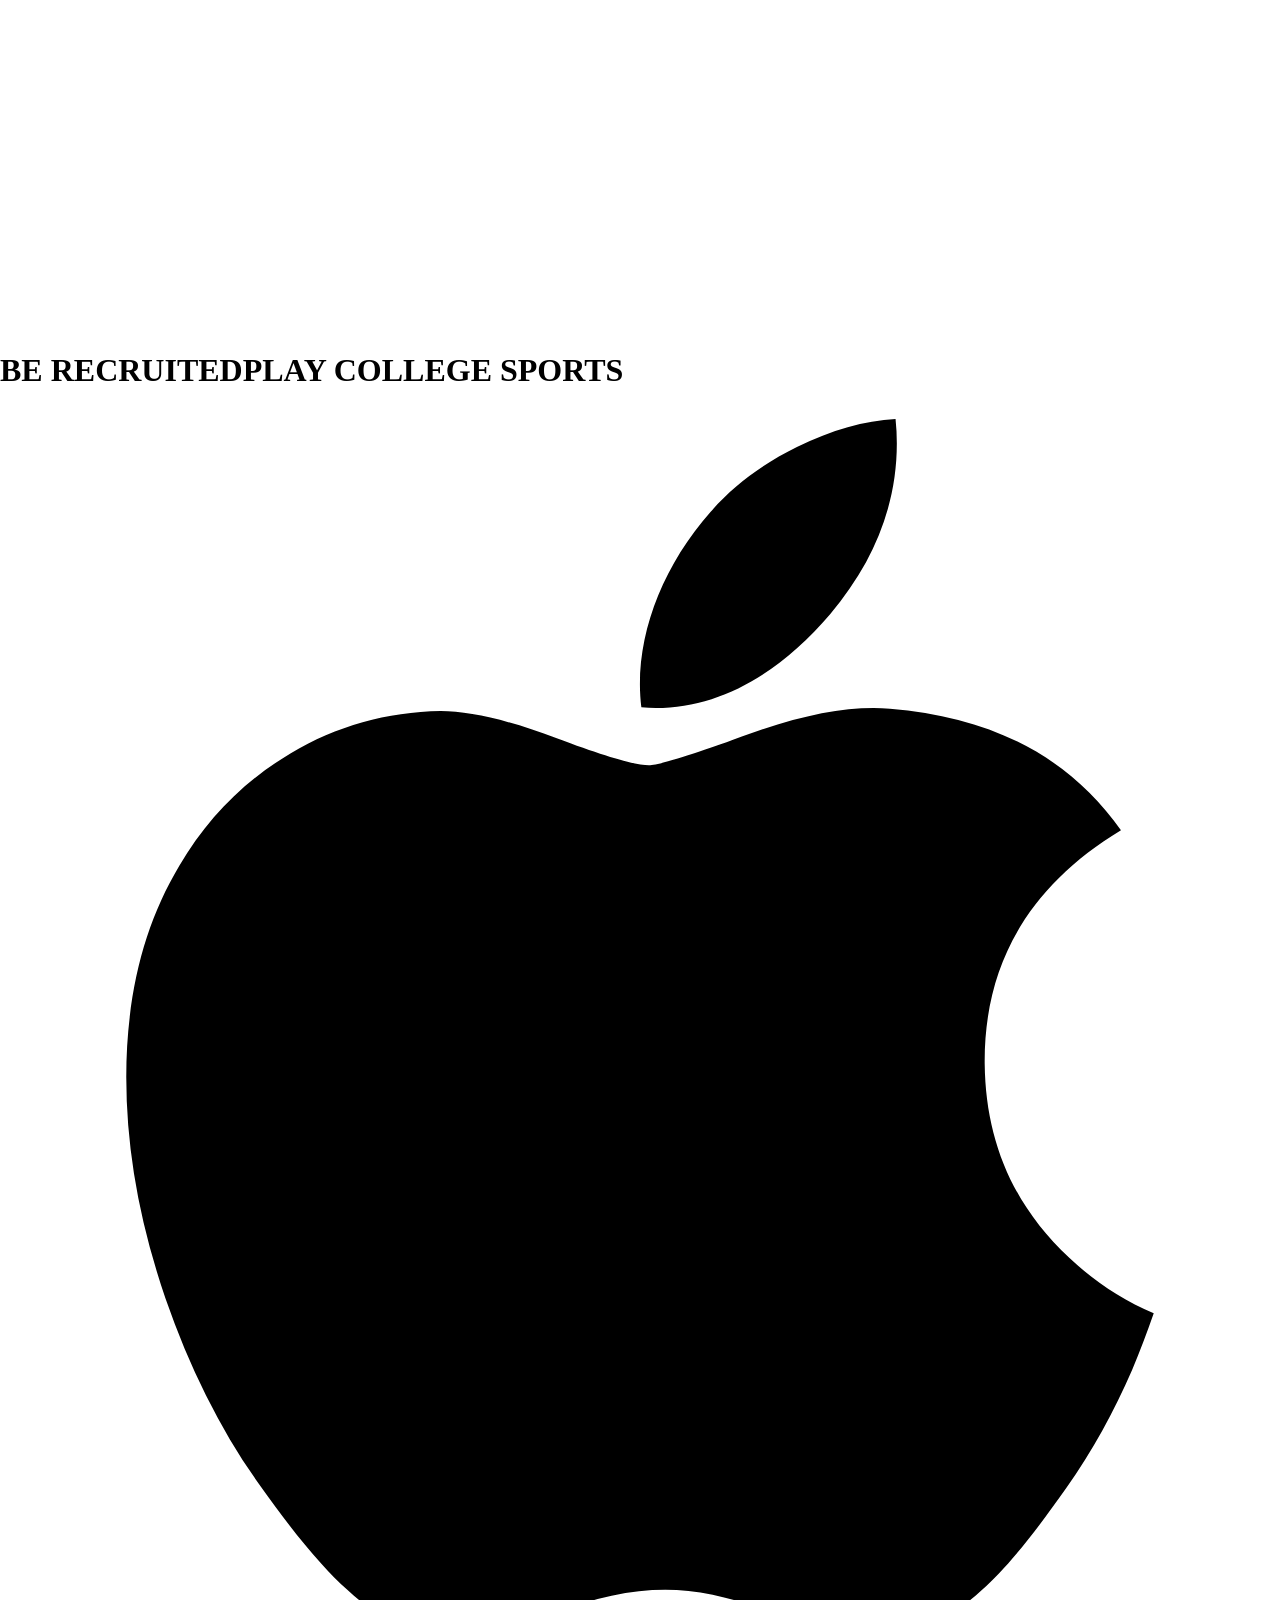
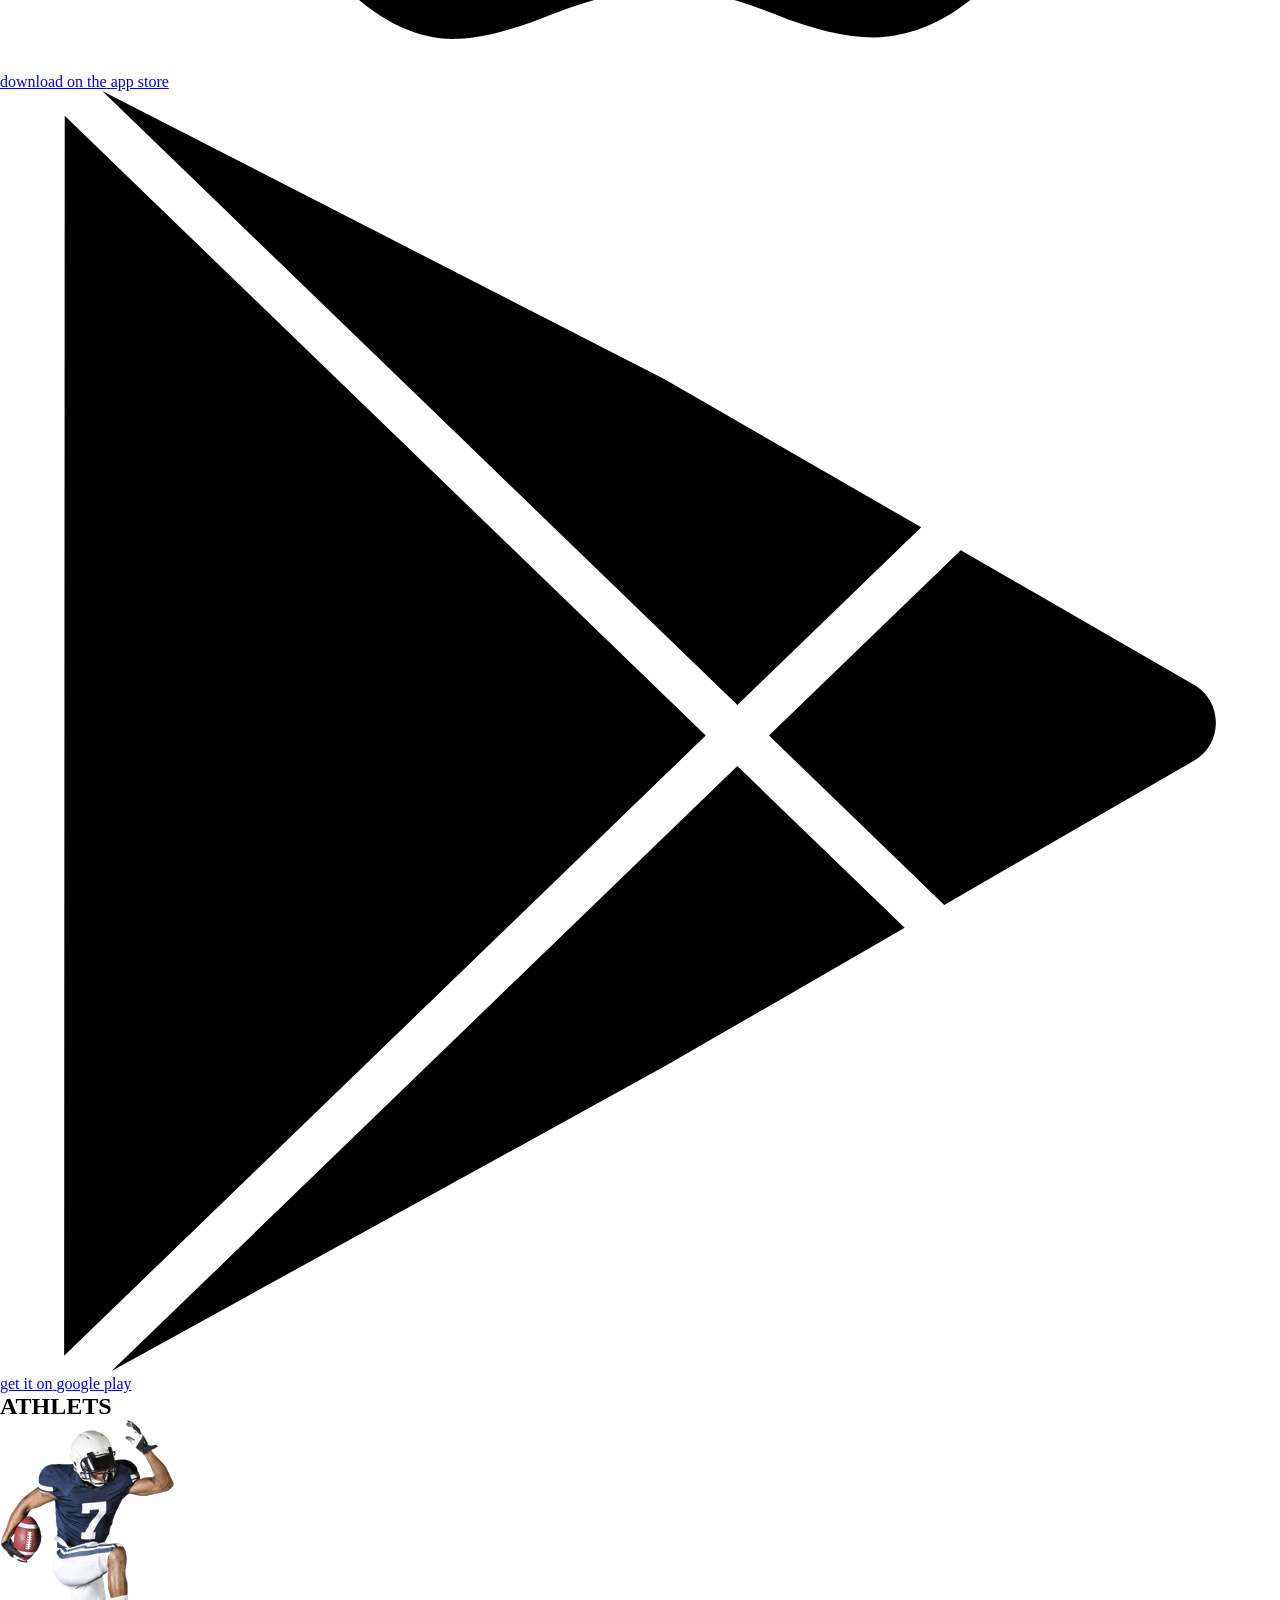
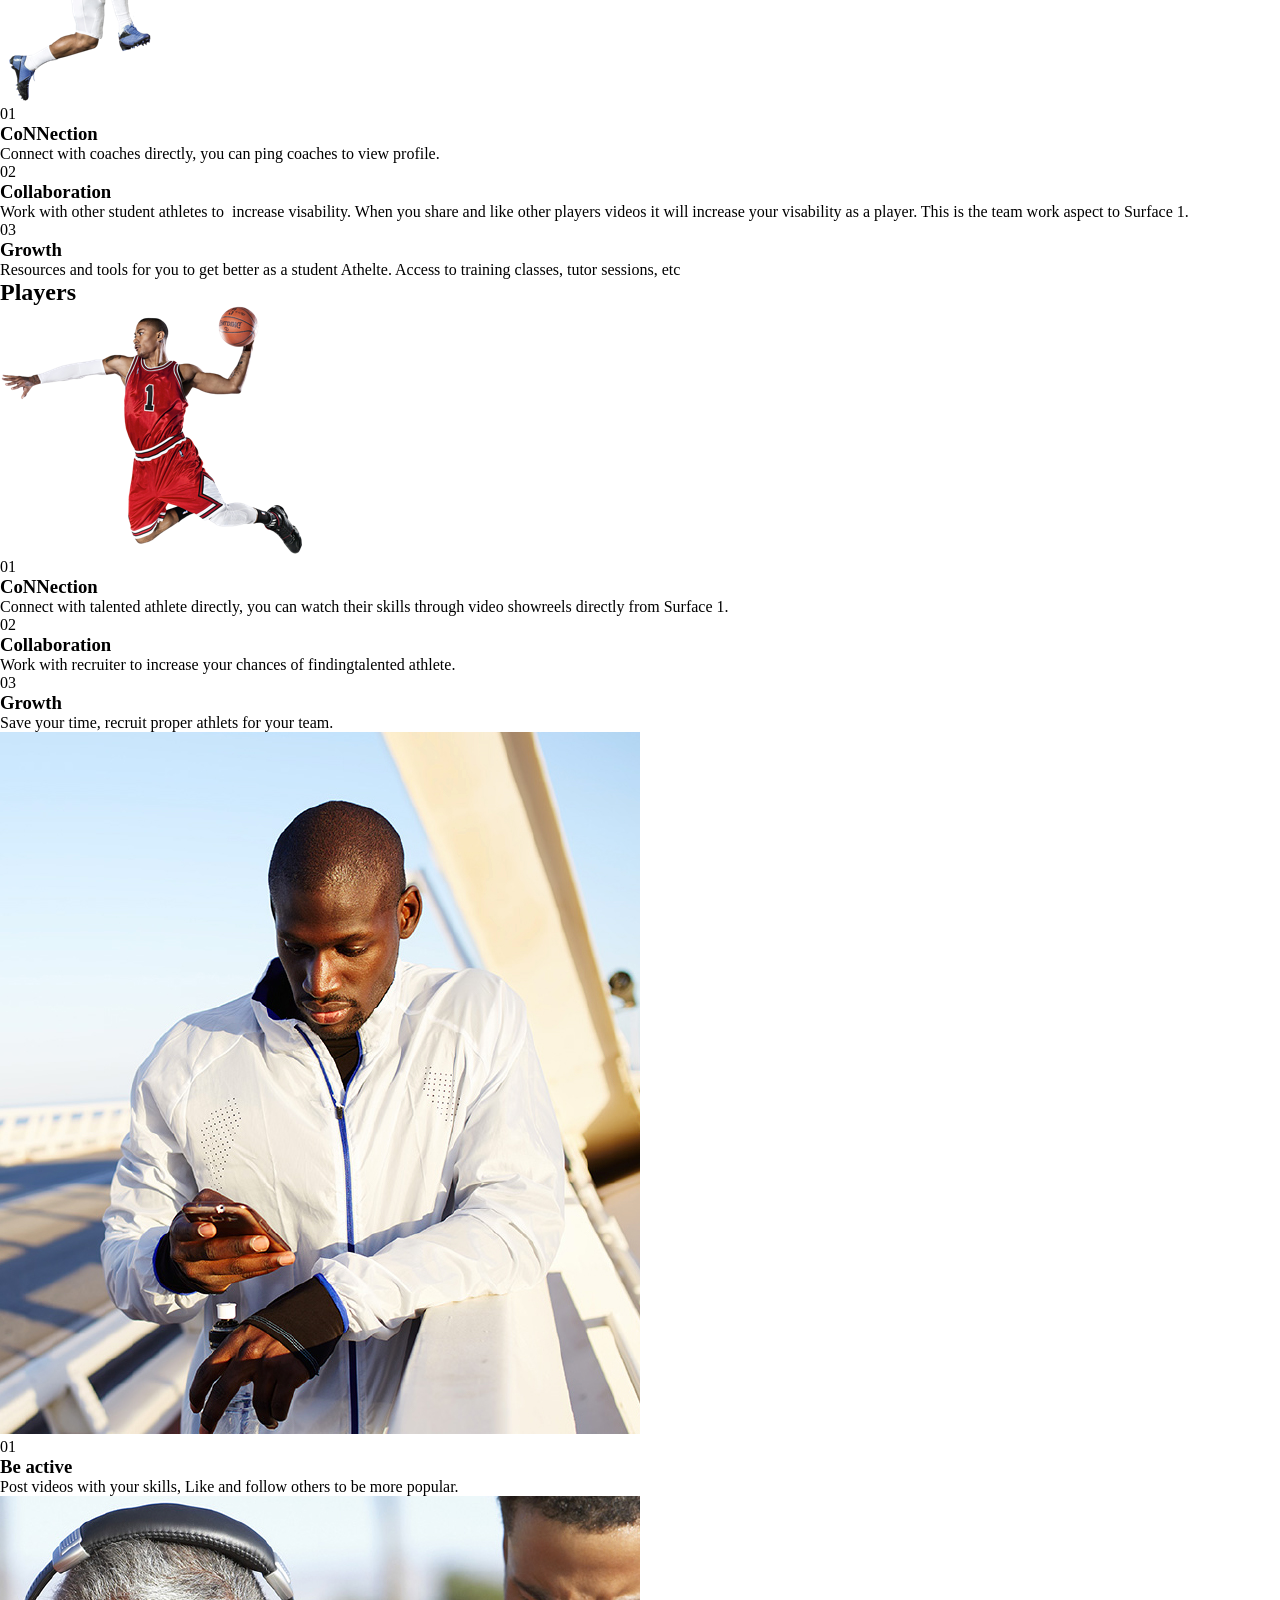
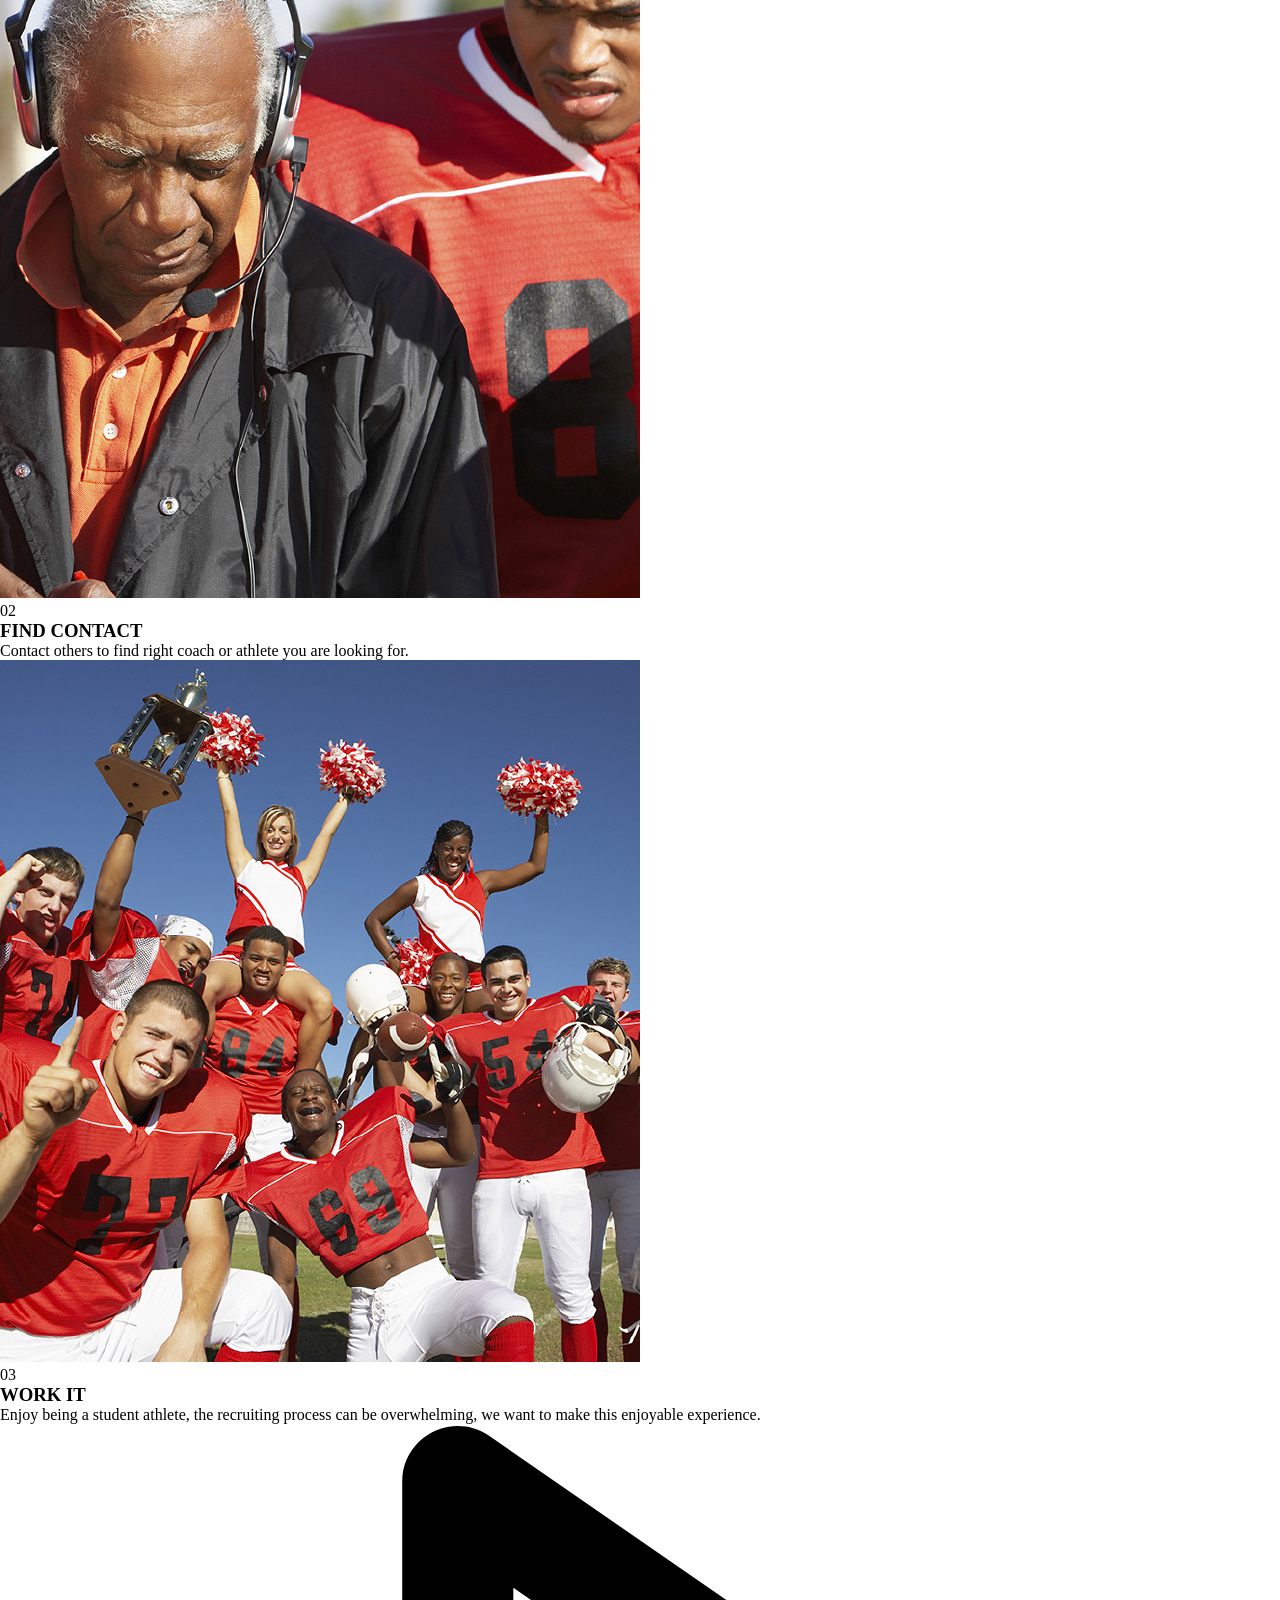
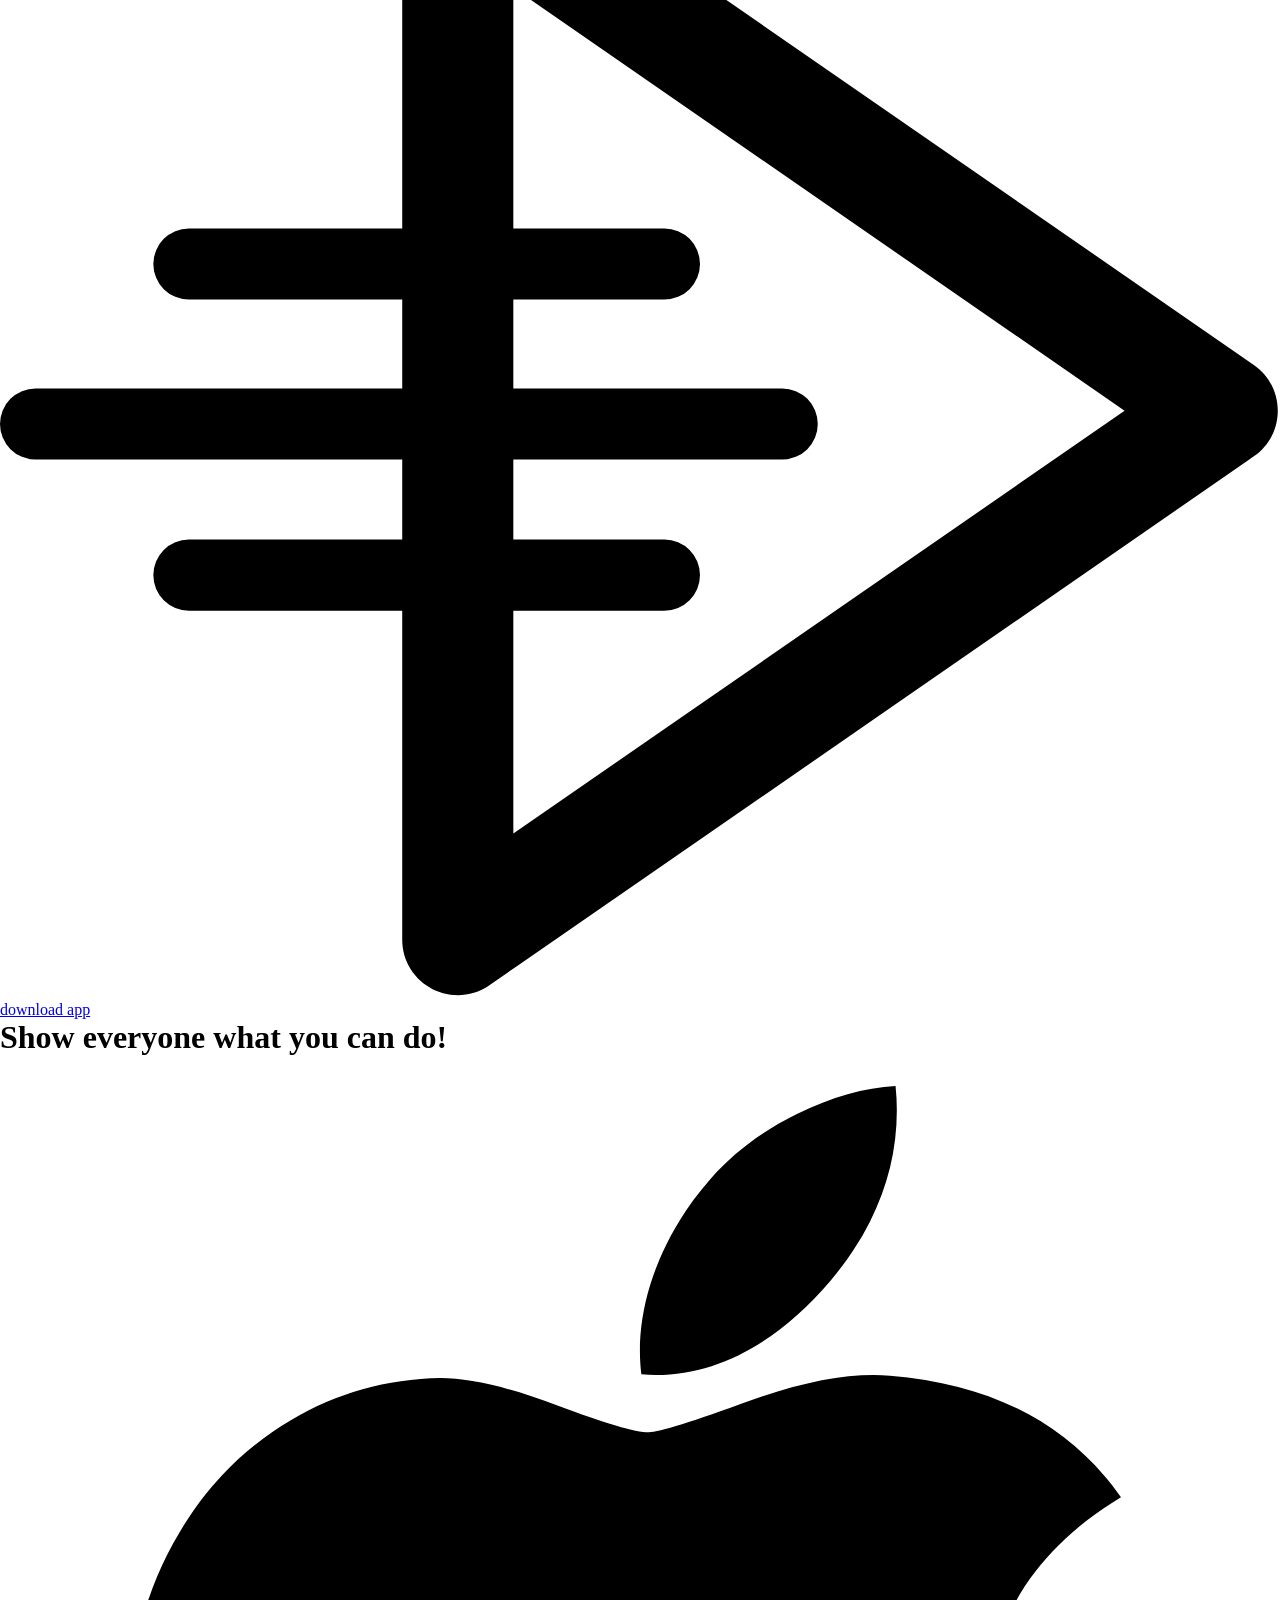
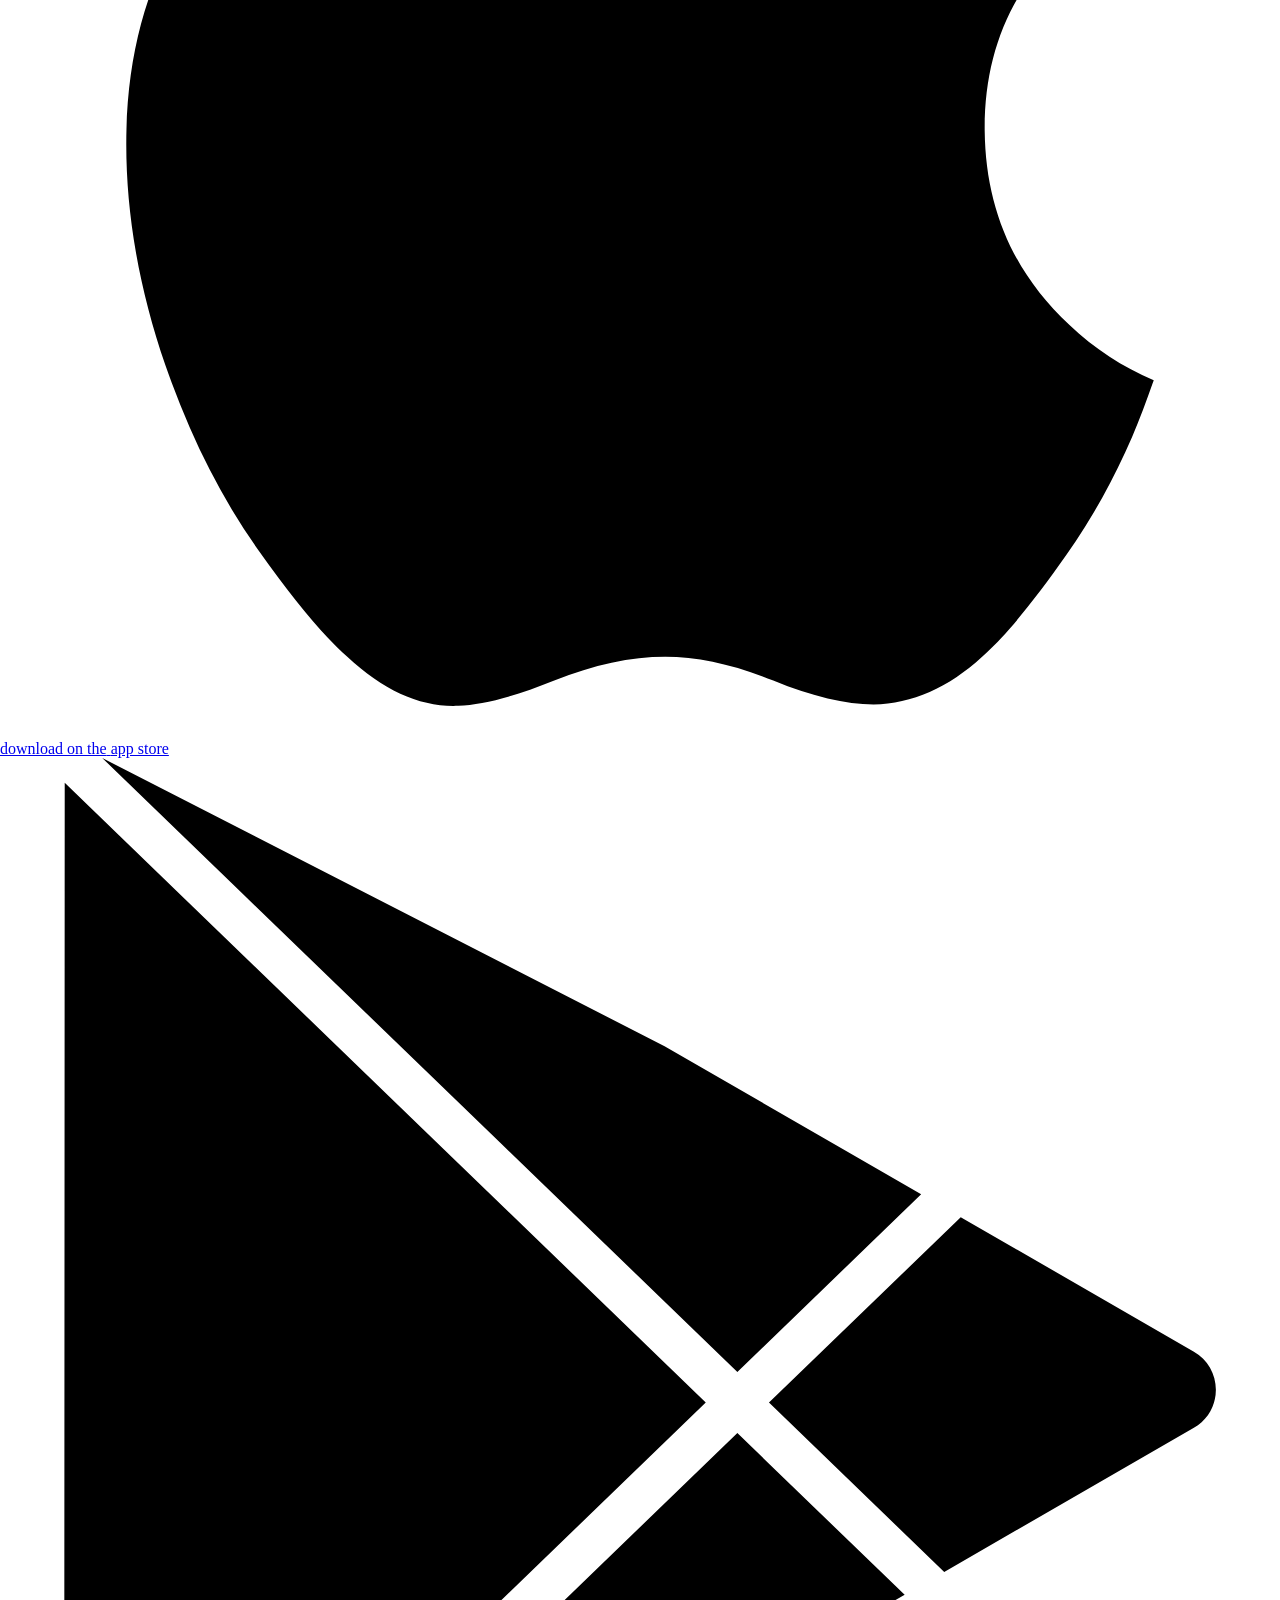
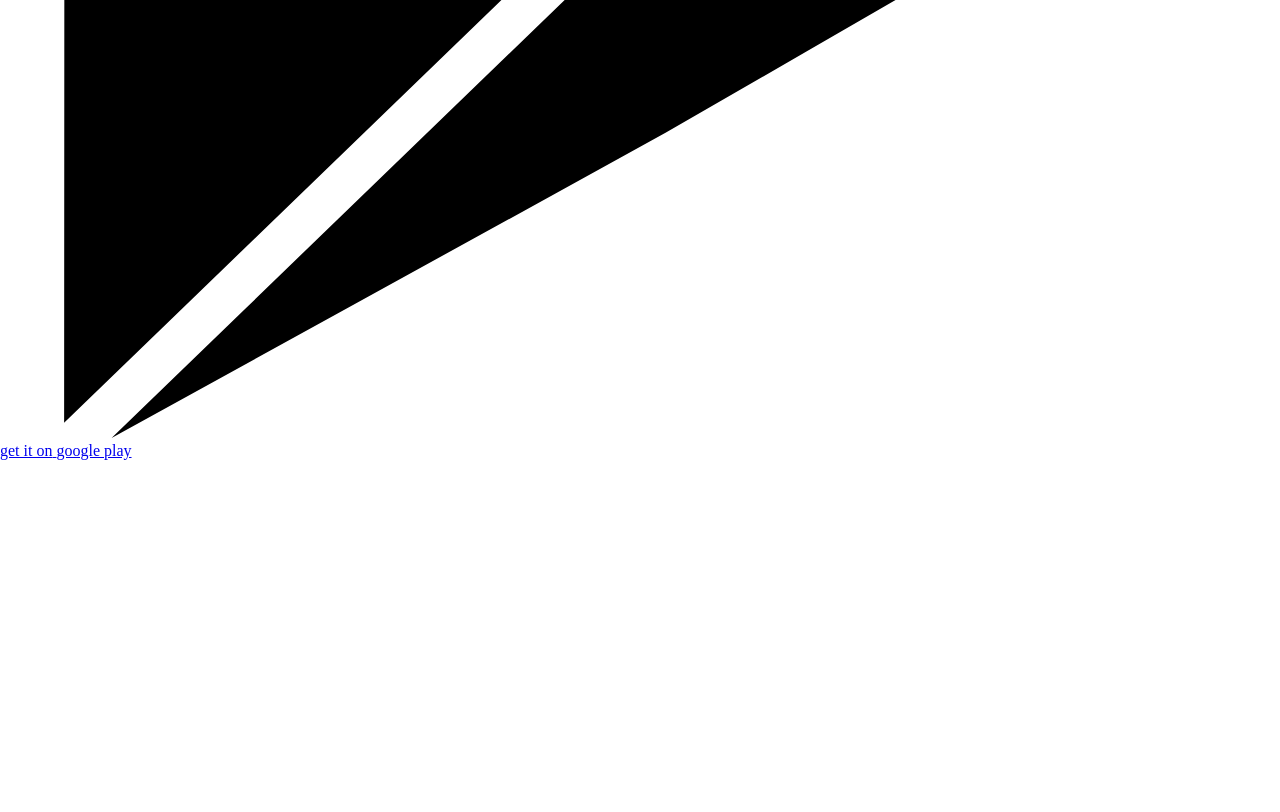
==== index.html @ 55d4101a "Правки 05.04.20" ====
<!DOCTYPE html>
<html lang="en">

<head>
  <meta charset="UTF-8">
  <meta name="viewport" content="width=device-width, initial-scale=1.0">
  <title>MQ diploma</title>
  <link rel="stylesheet" href="css/style.css">
</head>

<body>
  <header class="welcome">
    <div class="container">
      <svg class="header-logo" xmlns="http://www.w3.org/2000/svg" viewBox="0 0 972 264">
        <g fill="#ffffff" fill-rule="evenodd">
          <g fill-rule="nonzero" stroke-linecap="round" stroke-linejoin="round">
            <path
              d="M115.5 36.848v190.304L253.03 132 115.5 36.848zM282.112 142.28l-172 119c-8.29 5.736-19.612-.198-19.612-10.28V13c0-10.082 11.321-16.016 19.612-10.28l172 119c7.184 4.97 7.184 15.59 0 20.56z" />
            <path
              d="M42.5 107h107a8 8 0 1 0 0-16h-107a8 8 0 1 0 0 16zm0 70h107a8 8 0 1 0 0-16h-107a8 8 0 1 0 0 16zM8 143h168a8 8 0 1 0 0-16H8a8 8 0 1 0 0 16z" />
          </g>
          <path
            d="M356.505 184.362c-7.63 0-14.335-.772-20.117-2.316-5.782-1.544-10.202-3.436-13.26-5.676-3.057-2.24-4.586-4.36-4.586-6.357 0-1.575.59-3.512 1.77-5.813 1.182-2.3 2.59-4.283 4.224-5.95 1.635-1.664 2.997-2.496 4.087-2.496.666 0 2.09.575 4.27 1.725 3.268 1.695 6.37 3.057 9.308 4.086 2.937 1.03 6.313 1.544 10.127 1.544 4.238 0 7.826-.832 10.762-2.497 2.936-1.665 4.404-4.587 4.404-8.764 0-2.423-.757-4.512-2.27-6.268-1.514-1.756-3.452-3.24-5.813-4.45-2.36-1.21-5.57-2.634-9.626-4.27l-7.175-3.087c-4.36-2.12-8.1-4.45-11.217-6.993-3.118-2.543-5.66-5.903-7.63-10.08-1.967-4.18-2.95-9.295-2.95-15.35 0-7.386 1.816-13.532 5.45-18.436 3.632-4.904 8.354-8.507 14.167-10.808 5.812-2.3 12.048-3.45 18.71-3.45 5.448 0 10.382.56 14.802 1.68 4.42 1.12 7.887 2.557 10.4 4.313 2.512 1.757 3.768 3.513 3.768 5.27 0 1.452-.47 3.314-1.407 5.584-.94 2.27-2.104 4.254-3.497 5.95-1.393 1.694-2.694 2.542-3.905 2.542-.544 0-1.513-.303-2.905-.908a51.939 51.939 0 0 0-6.767-2.225c-2.27-.575-5.04-.863-8.31-.863-5.63 0-9.536.893-11.715 2.68-2.18 1.785-3.27 3.89-3.27 6.31 0 2.786.742 5.117 2.225 6.994 1.484 1.877 3.36 3.42 5.63 4.632 2.27 1.21 5.435 2.604 9.492 4.178 6.115 2.603 11.11 5.07 14.985 7.402 3.875 2.33 7.22 5.676 10.036 10.035 2.816 4.36 4.224 9.93 4.224 16.712 0 8.295-1.74 15.092-5.222 20.39-3.482 5.297-7.962 9.127-13.442 11.488-5.48 2.362-11.398 3.542-17.755 3.542h-.002zm96.724 0c-9.81 0-18.21-1.544-25.204-4.632-6.993-3.087-12.337-7.553-16.03-13.396-3.693-5.842-5.54-12.88-5.54-21.115V74.832c0-1.756.787-3.073 2.36-3.95 1.576-.88 4.028-1.318 7.358-1.318h5.45c3.33 0 5.766.44 7.31 1.317 1.544.878 2.316 2.195 2.316 3.95v68.752c0 3.754.923 7.114 2.77 10.08 1.847 2.968 4.435 5.284 7.765 6.95 3.33 1.664 7.145 2.496 11.444 2.496 4.297 0 8.127-.832 11.487-2.497 3.36-1.665 5.98-3.98 7.856-6.948 1.877-2.967 2.816-6.327 2.816-10.08V74.832c0-1.756.77-3.073 2.315-3.95 1.544-.88 3.98-1.318 7.31-1.318h5.36c3.33 0 5.766.44 7.31 1.317 1.544.878 2.316 2.195 2.316 3.95v70.387c0 8.233-1.846 15.272-5.54 21.114-3.692 5.843-9.036 10.31-16.03 13.396-6.992 3.088-15.393 4.632-25.2 4.632l.001.002zm78.376-1.09c-6.478 0-9.717-1.695-9.717-5.085V76.377c0-2.24.513-3.86 1.543-4.86 1.03-.998 2.664-1.497 4.904-1.497h31.515c26.76 0 40.142 10.08 40.142 30.243 0 6.115-1.71 11.382-5.13 15.802-3.422 4.42-8.01 7.72-13.76 9.9v.636c1.998.848 4.102 2.665 6.312 5.45s3.98 5.933 5.313 9.445l14.257 35.51c.485 1.454.727 2.483.727 3.09 0 2.118-3.21 3.177-9.627 3.177h-6.63c-5.39 0-8.507-1.12-9.354-3.36l-12.806-31.515c-1.21-2.42-2.377-4.298-3.497-5.63-1.12-1.332-2.68-2.347-4.677-3.043-1.998-.696-4.692-1.044-8.083-1.044h-6.267v39.507c0 3.39-3.24 5.085-9.717 5.085h-5.45l.002-.001zm30.425-66.026c2.18 0 4.24-.62 6.177-1.862 1.938-1.24 3.48-2.92 4.632-5.04 1.15-2.12 1.724-4.45 1.724-6.993 0-3.753-1.226-6.735-3.678-8.945s-5.767-3.315-9.945-3.315h-14.167v26.156h15.258l-.001-.001zm68.116 66.026c-6.478 0-9.717-1.695-9.717-5.085V76.377c0-2.24.513-3.86 1.543-4.86 1.03-.998 2.664-1.497 4.904-1.497h53.947c1.696 0 2.922.635 3.678 1.907.757 1.27 1.136 3.33 1.136 6.176v4.904c0 2.846-.38 4.904-1.136 6.176-.756 1.27-1.982 1.907-3.678 1.907h-35.51v23.613h34.33c1.695 0 2.936.636 3.723 1.907.787 1.272 1.18 3.3 1.18 6.085v4.995c0 2.846-.393 4.92-1.18 6.222-.787 1.3-2.028 1.952-3.723 1.952h-34.33v42.323c0 3.39-3.24 5.085-9.718 5.085h-5.45.001zm70.205 0c-6.6 0-9.9-1.18-9.9-3.542 0-.666.213-1.634.637-2.906l35.6-103.807c.85-2.3 3.907-3.452 9.174-3.452h8.357c5.267 0 8.325 1.15 9.173 3.452l35.6 103.807c.304 1.21.455 2.18.455 2.906 0 1.21-.65 2.104-1.952 2.68-1.302.575-3.346.862-6.13.862h-7.085c-2.543 0-4.586-.257-6.13-.772-1.544-.514-2.498-1.377-2.86-2.588l-6.54-19.708h-38.054l-6.54 19.708c-.665 2.24-3.147 3.36-7.446 3.36h-6.359zm51.496-44.41l-9.173-28.7c-.545-1.453-1.014-3.118-1.408-4.995a182.088 182.088 0 0 1-1.044-5.358h-.635l-.363 1.997c-.606 3.572-1.302 6.357-2.09 8.355l-9.535 28.7h24.25l-.002.001zm97.995 45.5c-18.163 0-31.56-4.722-40.187-14.168-8.628-9.445-12.942-24.127-12.942-44.048 0-38.326 17.983-57.49 53.948-57.49 4.905 0 9.99.486 15.258 1.454 5.268.97 9.672 2.316 13.214 4.042 3.542 1.725 5.313 3.648 5.313 5.767 0 1.513-.605 3.496-1.816 5.948-1.21 2.452-2.65 4.616-4.314 6.493-1.665 1.878-3.133 2.817-4.405 2.817-.303 0-1.12-.303-2.452-.908a67.092 67.092 0 0 0-9.127-3.044c-3.18-.817-7.222-1.226-12.126-1.226-9.506 0-16.544 3.012-21.116 9.037-4.57 6.024-6.857 15.12-6.857 27.29s2.302 21.344 6.904 27.52c4.6 6.175 11.504 9.263 20.707 9.263 4.784 0 8.947-.484 12.49-1.453 3.54-.97 7.007-2.21 10.398-3.723.18-.06.726-.288 1.634-.682.91-.393 1.575-.59 1.998-.59 1.575 0 3.088.923 4.54 2.77 1.454 1.847 2.635 3.936 3.543 6.267.91 2.33 1.363 4.01 1.363 5.04 0 2.966-1.983 5.48-5.95 7.537-3.965 2.06-8.748 3.588-14.35 4.587-5.6 1-10.82 1.498-15.665 1.498l-.003.002zM907.06 183c-2.24 0-3.875-.515-4.905-1.544-1.03-1.03-1.544-2.664-1.544-4.904V76.377c0-2.24.514-3.86 1.543-4.86 1.03-.998 2.664-1.497 4.905-1.497h59.124c1.695 0 2.92.635 3.678 1.907.757 1.27 1.135 3.33 1.135 6.176v4.904c0 2.846-.378 4.904-1.135 6.176-.757 1.27-1.983 1.907-3.678 1.907h-40.688v23.43h36.328c1.696 0 2.922.637 3.678 1.91.757 1.27 1.136 3.33 1.136 6.174v4.996c0 2.845-.38 4.904-1.136 6.175-.756 1.272-1.982 1.908-3.678 1.908h-36.328v26.156h40.778c1.696 0 2.922.635 3.68 1.906.756 1.272 1.134 3.3 1.134 6.085v5.087c0 2.846-.378 4.904-1.135 6.176-.756 1.27-1.982 1.907-3.678 1.907H907.06z"
            fill-rule="nonzero" />
        </g>
      </svg>

      <h1 class="welcome-title">BE RECRUITED<span class="welcome-title-second">PLAY COLLEGE SPORTS</span></h1>

      <a class="button-link" href="#0">
        <svg class="apple-logo" xmlns="http://www.w3.org/2000/svg" viewBox="0 0 170 170">
          <path
            d="M150.37 130.25c-2.45 5.66-5.35 10.87-8.71 15.66-4.58 6.53-8.33 11.05-11.22 13.56-4.48 4.12-9.28 6.23-14.42 6.35-3.69 0-8.14-1.05-13.32-3.18-5.197-2.12-9.973-3.17-14.34-3.17-4.58 0-9.492 1.05-14.746 3.17-5.262 2.13-9.5 3.24-12.742 3.35-4.93.21-9.842-1.96-14.746-6.52-3.13-2.73-7.045-7.41-11.735-14.04-5.03-7.08-9.168-15.29-12.41-24.65-3.47-10.11-5.21-19.9-5.21-29.378 0-10.857 2.346-20.22 7.045-28.068C27.508 57.03 32.42 52.06 38.57 48.41s12.793-5.51 19.948-5.63c3.915 0 9.05 1.21 15.43 3.59 6.36 2.39 10.446 3.6 12.237 3.6 1.34 0 5.877-1.416 13.57-4.24 7.275-2.617 13.415-3.7 18.445-3.274 13.63 1.1 23.87 6.473 30.68 16.153-12.19 7.385-18.22 17.73-18.1 31 .11 10.338 3.86 18.94 11.23 25.77 3.34 3.17 7.07 5.62 11.22 7.36-.9 2.61-1.85 5.11-2.86 7.51zM119.11 7.24c0 8.102-2.96 15.667-8.86 22.67-7.12 8.323-15.732 13.133-25.07 12.374-.12-.972-.19-1.995-.19-3.07 0-7.778 3.387-16.102 9.4-22.908 3.002-3.446 6.82-6.31 11.45-8.597 4.62-2.253 8.99-3.498 13.1-3.71.12 1.082.17 2.165.17 3.24z" />
        </svg>
        <span class="button-text">
          <span class="button-title">download on the</span>
          <span class="button-link-text">app store</span>
        </span>
      </a>

      <a class="button-link" href="#0">
        <svg class="google-play" xmlns="http://www.w3.org/2000/svg" viewBox="0 0 505.499 505.499">
          <path
            d="M471.497 234.466l-92.082-53.135-75.733 73.208 69.215 66.907 98.6-56.91c5.43-3.133 8.677-8.756 8.677-15.03 0-6.275-3.245-11.898-8.677-15.04zM363.785 172.3l-101.332-58.497L40.375 0l250.828 242.47M44.063 505.5l218.77-120.512 94.435-54.515-66.065-63.87M25.56 9.815l-.236 489.67L278.72 254.534" />
        </svg>
        <span class="button-text">
          <span class="button-title">get it on</span>
          <span class="button-link-text">google play</span>
        </span>
      </a>
    </div>
  </header>

  <main class="holder">
    <section class="athlets">
      <h2 class="athlets-title">ATHLETS</h2>
      <img class="athlets-image" src="../images/footballer_192.png" alt="игрок в американский футбол">
      <ol class="athlets-list">
        <div class="athlets-list-cover">
          <li class="athlets-list-item">01</li>
          <h3 class="athlets-list-header">CoNNection</h3>
          <p class="athlets-list-text">Connect with coaches directly, you can ping coaches to view profile.</p>
        </div>

        <div class="athlets-list-cover">
          <li class="athlets-list-item">02</li>
          <h3 class="athlets-list-header">Collaboration</h3>
          <p class="athlets-list-text">Work with other student athletes to  increase visability. When you share and like
            other players videos it will increase your visability as a player. This is the team work aspect to Surface
            1.
          </p>
        </div>

        <div class="athlets-list-cover">
          <li class="athlets-list-item">03</li>
          <h3 class="athlets-list-header">Growth</h3>
          <p class="athlets-list-text">Resources and tools for you to get better as a student Athelte. Access to
            training
            classes, tutor sessions, etc</p>
        </div>
      </ol>
    </section>

    <section class="athlets">
      <h2 class="athlets-title">Players</h2>
      <img class="players-image" src="../images/basketballer_302.png" alt="игрок в баскетбол">
      <ol class="athlets-list">
        <div class="players-list-cover">
          <li class="athlets-list-item">01</li>
          <h3 class="athlets-list-header">CoNNection</h3>
          <p class="athlets-list-text">Connect with talented athlete directly, you can watch their skills through video
            showreels directly from Surface 1.</p>
        </div>
        <div class="players-list-cover">
          <li class="athlets-list-item">02</li>
          <h3 class="athlets-list-header">Collaboration</h3>
          <p class="athlets-list-text">Work with recruiter to increase your chances of findingtalented athlete.</p>
        </div>
        <div class="players-list-cover">
          <li class="athlets-list-item">03</li>
          <h3 class="athlets-list-header">Growth</h3>
          <p class="athlets-list-text">Save your time, recruit proper athlets for your team. </p>
        </div>
      </ol>
    </section>

    <section class="motivation">
      <ol class="motivation-list">
        <img class="motivation-image-first" src="/images/be-active_640.jpg" alt="мужчина смотрит в телефон">
        <li class="motivation-list-item">01</li>
        <h3 class="motivation-list-header">Be active</h3>
        <p class="motivation-list-text">Post videos with your skills, Like and follow others to be more popular.</p>

        <img class="motivation-image-second" src="/images/find-contact_640.jpg" alt="судья и игрок">
        <li class="motivation-list-item">02</li>
        <h3 class="motivation-list-header">FIND CONTACT</h3>
        <p class="motivation-list-text">Contact others to find right coach or athlete you are looking for. </p>

        <img class="motivation-image-third" src="/images/work-it_640.jpg" alt="команда и группа поддержки">
        <li class="motivation-list-item">03</li>
        <h3 class="motivation-list-header">WORK IT</h3>
        <p class="motivation-list-text">Enjoy being a student athlete, the recruiting process can be overwhelming, we
          want
          to make this enjoyable experience. </p>
      </ol>
    </section>
  </main>

  <footer class="footer">
    <div class="footer-wrapper">
      <a class="artwork" href="#0">
        <svg class="footer-logo" xmlns="http://www.w3.org/2000/svg" viewBox="0 0 288 264">
          <g fill-rule="evenodd">
            <path
              d="M115.5 36.848v190.304L253.03 132 115.5 36.848zM282.112 142.28l-172 119c-8.29 5.736-19.612-.198-19.612-10.28V13c0-10.082 11.321-16.016 19.612-10.28l172 119c7.184 4.97 7.184 15.59 0 20.56z"
              fill-rule="nonzero" />
            <path
              d="M42.5 107h107a8 8 0 1 0 0-16h-107a8 8 0 1 0 0 16zm0 70h107a8 8 0 1 0 0-16h-107a8 8 0 1 0 0 16zM8 143h168a8 8 0 1 0 0-16H8a8 8 0 1 0 0 16z"
              fill-rule="nonzero" stroke-linecap="round" stroke-linejoin="round" />
          </g>
        </svg>
      </a>
      <a class="download-link" href="#0">download app</a>
      <h1 class="footer-title">Show everyone what you can do!</h1>
      <a class="button-link" href="#0">
        <svg class="apple-logo" xmlns="http://www.w3.org/2000/svg" viewBox="0 0 170 170">
          <path
            d="M150.37 130.25c-2.45 5.66-5.35 10.87-8.71 15.66-4.58 6.53-8.33 11.05-11.22 13.56-4.48 4.12-9.28 6.23-14.42 6.35-3.69 0-8.14-1.05-13.32-3.18-5.197-2.12-9.973-3.17-14.34-3.17-4.58 0-9.492 1.05-14.746 3.17-5.262 2.13-9.5 3.24-12.742 3.35-4.93.21-9.842-1.96-14.746-6.52-3.13-2.73-7.045-7.41-11.735-14.04-5.03-7.08-9.168-15.29-12.41-24.65-3.47-10.11-5.21-19.9-5.21-29.378 0-10.857 2.346-20.22 7.045-28.068C27.508 57.03 32.42 52.06 38.57 48.41s12.793-5.51 19.948-5.63c3.915 0 9.05 1.21 15.43 3.59 6.36 2.39 10.446 3.6 12.237 3.6 1.34 0 5.877-1.416 13.57-4.24 7.275-2.617 13.415-3.7 18.445-3.274 13.63 1.1 23.87 6.473 30.68 16.153-12.19 7.385-18.22 17.73-18.1 31 .11 10.338 3.86 18.94 11.23 25.77 3.34 3.17 7.07 5.62 11.22 7.36-.9 2.61-1.85 5.11-2.86 7.51zM119.11 7.24c0 8.102-2.96 15.667-8.86 22.67-7.12 8.323-15.732 13.133-25.07 12.374-.12-.972-.19-1.995-.19-3.07 0-7.778 3.387-16.102 9.4-22.908 3.002-3.446 6.82-6.31 11.45-8.597 4.62-2.253 8.99-3.498 13.1-3.71.12 1.082.17 2.165.17 3.24z" />
        </svg>
        <span class="button-text">
          <span class="button-title">download on the</span>
          <span class="button-link-text">app store</span>
        </span>
      </a>

      <a class="button-link" href="#0">
        <svg class="google-play" xmlns="http://www.w3.org/2000/svg" viewBox="0 0 505.499 505.499">
          <path
            d="M471.497 234.466l-92.082-53.135-75.733 73.208 69.215 66.907 98.6-56.91c5.43-3.133 8.677-8.756 8.677-15.03 0-6.275-3.245-11.898-8.677-15.04zM363.785 172.3l-101.332-58.497L40.375 0l250.828 242.47M44.063 505.5l218.77-120.512 94.435-54.515-66.065-63.87M25.56 9.815l-.236 489.67L278.72 254.534" />
        </svg>
        <span class="button-text">
          <span class="button-title">get it on</span>
          <span class="button-link-text">google play</span>
        </span>
      </a>
      <svg class="header-logo" xmlns="http://www.w3.org/2000/svg" viewBox="0 0 972 264">
        <g fill="#ffffff" fill-rule="evenodd">
          <g fill-rule="nonzero" stroke-linecap="round" stroke-linejoin="round">
            <path
              d="M115.5 36.848v190.304L253.03 132 115.5 36.848zM282.112 142.28l-172 119c-8.29 5.736-19.612-.198-19.612-10.28V13c0-10.082 11.321-16.016 19.612-10.28l172 119c7.184 4.97 7.184 15.59 0 20.56z" />
            <path
              d="M42.5 107h107a8 8 0 1 0 0-16h-107a8 8 0 1 0 0 16zm0 70h107a8 8 0 1 0 0-16h-107a8 8 0 1 0 0 16zM8 143h168a8 8 0 1 0 0-16H8a8 8 0 1 0 0 16z" />
          </g>
          <path
            d="M356.505 184.362c-7.63 0-14.335-.772-20.117-2.316-5.782-1.544-10.202-3.436-13.26-5.676-3.057-2.24-4.586-4.36-4.586-6.357 0-1.575.59-3.512 1.77-5.813 1.182-2.3 2.59-4.283 4.224-5.95 1.635-1.664 2.997-2.496 4.087-2.496.666 0 2.09.575 4.27 1.725 3.268 1.695 6.37 3.057 9.308 4.086 2.937 1.03 6.313 1.544 10.127 1.544 4.238 0 7.826-.832 10.762-2.497 2.936-1.665 4.404-4.587 4.404-8.764 0-2.423-.757-4.512-2.27-6.268-1.514-1.756-3.452-3.24-5.813-4.45-2.36-1.21-5.57-2.634-9.626-4.27l-7.175-3.087c-4.36-2.12-8.1-4.45-11.217-6.993-3.118-2.543-5.66-5.903-7.63-10.08-1.967-4.18-2.95-9.295-2.95-15.35 0-7.386 1.816-13.532 5.45-18.436 3.632-4.904 8.354-8.507 14.167-10.808 5.812-2.3 12.048-3.45 18.71-3.45 5.448 0 10.382.56 14.802 1.68 4.42 1.12 7.887 2.557 10.4 4.313 2.512 1.757 3.768 3.513 3.768 5.27 0 1.452-.47 3.314-1.407 5.584-.94 2.27-2.104 4.254-3.497 5.95-1.393 1.694-2.694 2.542-3.905 2.542-.544 0-1.513-.303-2.905-.908a51.939 51.939 0 0 0-6.767-2.225c-2.27-.575-5.04-.863-8.31-.863-5.63 0-9.536.893-11.715 2.68-2.18 1.785-3.27 3.89-3.27 6.31 0 2.786.742 5.117 2.225 6.994 1.484 1.877 3.36 3.42 5.63 4.632 2.27 1.21 5.435 2.604 9.492 4.178 6.115 2.603 11.11 5.07 14.985 7.402 3.875 2.33 7.22 5.676 10.036 10.035 2.816 4.36 4.224 9.93 4.224 16.712 0 8.295-1.74 15.092-5.222 20.39-3.482 5.297-7.962 9.127-13.442 11.488-5.48 2.362-11.398 3.542-17.755 3.542h-.002zm96.724 0c-9.81 0-18.21-1.544-25.204-4.632-6.993-3.087-12.337-7.553-16.03-13.396-3.693-5.842-5.54-12.88-5.54-21.115V74.832c0-1.756.787-3.073 2.36-3.95 1.576-.88 4.028-1.318 7.358-1.318h5.45c3.33 0 5.766.44 7.31 1.317 1.544.878 2.316 2.195 2.316 3.95v68.752c0 3.754.923 7.114 2.77 10.08 1.847 2.968 4.435 5.284 7.765 6.95 3.33 1.664 7.145 2.496 11.444 2.496 4.297 0 8.127-.832 11.487-2.497 3.36-1.665 5.98-3.98 7.856-6.948 1.877-2.967 2.816-6.327 2.816-10.08V74.832c0-1.756.77-3.073 2.315-3.95 1.544-.88 3.98-1.318 7.31-1.318h5.36c3.33 0 5.766.44 7.31 1.317 1.544.878 2.316 2.195 2.316 3.95v70.387c0 8.233-1.846 15.272-5.54 21.114-3.692 5.843-9.036 10.31-16.03 13.396-6.992 3.088-15.393 4.632-25.2 4.632l.001.002zm78.376-1.09c-6.478 0-9.717-1.695-9.717-5.085V76.377c0-2.24.513-3.86 1.543-4.86 1.03-.998 2.664-1.497 4.904-1.497h31.515c26.76 0 40.142 10.08 40.142 30.243 0 6.115-1.71 11.382-5.13 15.802-3.422 4.42-8.01 7.72-13.76 9.9v.636c1.998.848 4.102 2.665 6.312 5.45s3.98 5.933 5.313 9.445l14.257 35.51c.485 1.454.727 2.483.727 3.09 0 2.118-3.21 3.177-9.627 3.177h-6.63c-5.39 0-8.507-1.12-9.354-3.36l-12.806-31.515c-1.21-2.42-2.377-4.298-3.497-5.63-1.12-1.332-2.68-2.347-4.677-3.043-1.998-.696-4.692-1.044-8.083-1.044h-6.267v39.507c0 3.39-3.24 5.085-9.717 5.085h-5.45l.002-.001zm30.425-66.026c2.18 0 4.24-.62 6.177-1.862 1.938-1.24 3.48-2.92 4.632-5.04 1.15-2.12 1.724-4.45 1.724-6.993 0-3.753-1.226-6.735-3.678-8.945s-5.767-3.315-9.945-3.315h-14.167v26.156h15.258l-.001-.001zm68.116 66.026c-6.478 0-9.717-1.695-9.717-5.085V76.377c0-2.24.513-3.86 1.543-4.86 1.03-.998 2.664-1.497 4.904-1.497h53.947c1.696 0 2.922.635 3.678 1.907.757 1.27 1.136 3.33 1.136 6.176v4.904c0 2.846-.38 4.904-1.136 6.176-.756 1.27-1.982 1.907-3.678 1.907h-35.51v23.613h34.33c1.695 0 2.936.636 3.723 1.907.787 1.272 1.18 3.3 1.18 6.085v4.995c0 2.846-.393 4.92-1.18 6.222-.787 1.3-2.028 1.952-3.723 1.952h-34.33v42.323c0 3.39-3.24 5.085-9.718 5.085h-5.45.001zm70.205 0c-6.6 0-9.9-1.18-9.9-3.542 0-.666.213-1.634.637-2.906l35.6-103.807c.85-2.3 3.907-3.452 9.174-3.452h8.357c5.267 0 8.325 1.15 9.173 3.452l35.6 103.807c.304 1.21.455 2.18.455 2.906 0 1.21-.65 2.104-1.952 2.68-1.302.575-3.346.862-6.13.862h-7.085c-2.543 0-4.586-.257-6.13-.772-1.544-.514-2.498-1.377-2.86-2.588l-6.54-19.708h-38.054l-6.54 19.708c-.665 2.24-3.147 3.36-7.446 3.36h-6.359zm51.496-44.41l-9.173-28.7c-.545-1.453-1.014-3.118-1.408-4.995a182.088 182.088 0 0 1-1.044-5.358h-.635l-.363 1.997c-.606 3.572-1.302 6.357-2.09 8.355l-9.535 28.7h24.25l-.002.001zm97.995 45.5c-18.163 0-31.56-4.722-40.187-14.168-8.628-9.445-12.942-24.127-12.942-44.048 0-38.326 17.983-57.49 53.948-57.49 4.905 0 9.99.486 15.258 1.454 5.268.97 9.672 2.316 13.214 4.042 3.542 1.725 5.313 3.648 5.313 5.767 0 1.513-.605 3.496-1.816 5.948-1.21 2.452-2.65 4.616-4.314 6.493-1.665 1.878-3.133 2.817-4.405 2.817-.303 0-1.12-.303-2.452-.908a67.092 67.092 0 0 0-9.127-3.044c-3.18-.817-7.222-1.226-12.126-1.226-9.506 0-16.544 3.012-21.116 9.037-4.57 6.024-6.857 15.12-6.857 27.29s2.302 21.344 6.904 27.52c4.6 6.175 11.504 9.263 20.707 9.263 4.784 0 8.947-.484 12.49-1.453 3.54-.97 7.007-2.21 10.398-3.723.18-.06.726-.288 1.634-.682.91-.393 1.575-.59 1.998-.59 1.575 0 3.088.923 4.54 2.77 1.454 1.847 2.635 3.936 3.543 6.267.91 2.33 1.363 4.01 1.363 5.04 0 2.966-1.983 5.48-5.95 7.537-3.965 2.06-8.748 3.588-14.35 4.587-5.6 1-10.82 1.498-15.665 1.498l-.003.002zM907.06 183c-2.24 0-3.875-.515-4.905-1.544-1.03-1.03-1.544-2.664-1.544-4.904V76.377c0-2.24.514-3.86 1.543-4.86 1.03-.998 2.664-1.497 4.905-1.497h59.124c1.695 0 2.92.635 3.678 1.907.757 1.27 1.135 3.33 1.135 6.176v4.904c0 2.846-.378 4.904-1.135 6.176-.757 1.27-1.983 1.907-3.678 1.907h-40.688v23.43h36.328c1.696 0 2.922.637 3.678 1.91.757 1.27 1.136 3.33 1.136 6.174v4.996c0 2.845-.38 4.904-1.136 6.175-.756 1.272-1.982 1.908-3.678 1.908h-36.328v26.156h40.778c1.696 0 2.922.635 3.68 1.906.756 1.272 1.134 3.3 1.134 6.085v5.087c0 2.846-.378 4.904-1.135 6.176-.756 1.27-1.982 1.907-3.678 1.907H907.06z"
            fill-rule="nonzero" />
        </g>
      </svg>

    </div>
  </footer>
</body>

</html>
---- css/style.css ----
* {
  margin: 0;
  padding: 0;
  box-sizing: border-box;
}

*::after,
::before {
  box-sizing: border-box;
}

@font-face {
  font-family: OpenSans;
  src: url(fonts/OpenSans-Regular.woff);
  font-weight: 400;
  font-style: normal;
}

@font-face {
  font-family: OpenSans;
  src: url(fonts/OpenSans-Bold.woff);
  font-weight: 900;
  font-style: normal;
}

body {
  display: block;
  margin: 0;
  font-family: san-serif;
  overflow-x: hidden;
}

@media (max-width: 640px) {
  .welcome {
    width:
      /*100%*/
      320px;
    height:
      /*100vh*/
      567px;
    position: relative;
    background: #0a0e34 url(../images/football_767.jpg) center / cover no-repeat;
  }

  .welcome::after {
    content: "";
    background-color: #0a0e34;
    position: absolute;
    top: 0;
    right: 0;
    bottom: 0;
    left: 0;
    opacity: 0.7;
  }

  .container {
    position: relative;
    display: flex;
    flex-wrap: wrap;
    z-index: 1;
  }

  .header-logo {
    background-image: url("../svg/surface_logo_text.svg");
    background-repeat: no-repeat;
    background-position: center;
    width:
      /*41.563%*/
      133px;
    height:
      /*6.7vh*/
      38px;
    margin:
      /*205px*/
      5.291vh auto 88px
      /*23.986vh*/
      auto;
    fill: #ffffff;
  }

  .welcome-title {
    margin-left: 6.25%;
    margin-bottom: 15.52vh;
    font-size: 4.94vh
      /*28px*/
    ;
    letter-spacing: 1px;
    color: #ffffff;
    font-family: "Open Sans";
    font-weight: 700;
  }

  .welcome-title-second {
    display: block;
    margin-left: 13.75%;
    margin-top: 5.291vh;
  }

  .button-link {
    font-size: 8px;
    letter-spacing: 0px;
    color: #ffffff;
    font-family: "Open Sans";
    font-weight: 700;
    text-transform: uppercase;
    text-decoration: none;
    border: none;
    border-radius: 25px;
    width: 87.5%
      /*280px*/
    ;
    height: 6.17vh
      /*35px*/
    ;
    background-color: #5e42b0;
    margin: 0 auto 15px auto;
    display: flex;
    /* flex-direction: column;*/
    padding:
      /*0.88vh 25.94%*/
      3px 83px;
  }

  .apple-logo {
    background-image: url("../svg/apple_logo_black.svg");
    background-repeat: no-repeat;
    background-position: center;
    width:
      /*7.143%*/
      20px;
    height:
      /*68.57%*/
      24px;
    fill: #ffffff;
  }

  .google-play {
    background-image: url("../svg/google-play.svg");
    background-repeat: no-repeat;
    background-position: center;
    width: 20px;
    height: 24px;
    fill: #ffffff;
  }

  .button-text {
    flex-direction: column;
    margin-left: 10px;
  }

  .button-title {
    font-size: 8px;
    letter-spacing: 0px;
    color: #ffffff;
    font-family: "Open Sans";
    font-weight: 400;
    text-transform: uppercase;
    display: block;
  }

  .button-link-text {
    display: block;
  }

  .athlets-title {
    font-size: 50px;
    line-height: 60px;
    color: #e7e7e7;
    font-family: "Open Sans";
    font-weight: 700;
    margin-top: 25px;
    margin-bottom: 20px;
    margin-left: 20px;
  }

  .athlets-image {
    margin: 20px 70px;
  }

  .athlets-list {
    list-style-type: none;
    display: flex;
    flex-wrap: wrap;
  }

  .athlets-list-cover {
    background-color: #fafafa;
    display: flex;
    flex-wrap: wrap;
  }

  .athlets-list-cover:nth-child(3n + 2) {
    background-color: #f5f4f9;
  }

  .athlets-list-cover:nth-child(3n + 3) {
    background-color: #5e42b0;
  }

  .athlets-list-item {
    font-size: 14px;
    letter-spacing: 1px;
    line-height: 20px;
    color: #000000;
    font-family: "Open Sans";
    font-weight: 700;
    width: 15px;
    margin-left: 20px;
    margin-top: 30px;
  }

  .athlets-list-item::after {
    content: "";
    display: block;
    width: 15px;
    height: 4px;
    border-radius: 1px;
    background-color: #5e42b0;
  }

  .athlets-list-item:nth-child(1n + 2) {
    margin-top: 60px;
  }

  .athlets-list-item::after:nth-child(3n + 3) {
    background-color: #ffffff;
  }

  .athlets-list-header {
    font-size: 23px;
    letter-spacing: 1px;
    color: #c1c1c1;
    font-family: "Open Sans";
    font-weight: 700;
    text-transform: uppercase;
    display: block;
    margin-left: 10px;
    margin-top: 30px;
  }

  .athlets-list-item:nth-child(1n + 3) {
    color: #ffffff;
  }

  .athlets-list-header:nth-child(1n + 2) {
    margin-top: 60px;
  }

  .athlets-list-text {
    width: 280px;
    height: auto;
    font-size: 15px;
    letter-spacing: 1px;
    line-height: 18px;
    color: #000000;
    font-family: "Open Sans";
    font-weight: 400;
    margin: 25px 20px 50px 20px;
  }

  .athlets-list-text:nth-child(3n + 3) {
    color: #ffffff;
  }

  .players-image {
    margin: 20px 10px;
  }

  .players-list-cover {
    background-color: #fafafa;
    display: flex;
    flex-wrap: wrap;
  }

  .players-list-cover:nth-child(3n + 2) {
    background-color: #f5f4f9;
  }

  .players-list-cover:nth-child(3n + 3) {
    background-color: #090c35;
  }

  .motivation-list {
    list-style-type: none;
    display: flex;
    flex-wrap: wrap;
  }

  .motivation-image-first {
    position: relative;
    width: 320px;
  }

  .motivation-image-second {
    position: relative;
    width: 320px;
  }

  .motivation-image-third {
    position: relative;
    width: 320px;
  }

  .motivation-list-item {
    background-color: #5e42b0;
    width: 70px;
    height: 70px;
    font-size: 14px;
    letter-spacing: 1px;
    line-height: 34px;
    color: #f5f6f7;
    font-family: "Open Sans";
    font-weight: 700;
    text-align: center;
    margin: 295px 230px 20px 20px;
    position: absolute;
  }

  .motivation-list-item::after {
    content: "";
    display: block;
    width: 15px;
    height: 4px;
    border-radius: 1px;
    background-color: #ffffff;
    opacity: 0.3;
  }

  .motivation-list-header {
    font-size: 28px;
    letter-spacing: 1px;
    line-height: 34px;
    color: #e7e7e7;
    font-family: "Open Sans";
    font-weight: 700;
    text-transform: uppercase;
    margin-top: 30px;
    margin-left: 20px;
  }

  .motivation-list-text {
    width: 280px;
    height: auto;
    font-size: 15px;
    letter-spacing: 1px;
    line-height: 18px;
    color: #000000;
    font-family: "Open Sans";
    font-weight: 400;
    margin: 25px 20px 50px 20px;
  }

  .footer {
    width:
      /*100%*/
      320px;
    height:
      /*100vh*/
      567px;
    position: relative;
    background: #0a0e34 url(../images/game_767.jpg) center / cover no-repeat;
  }

  .footer::after {
    content: "";
    background-color: #0a0e34;
    position: absolute;
    top: 0;
    right: 0;
    bottom: 0;
    left: 0;
    opacity: 0.7;
  }

  .footer-wrapper {
    position: relative;
    display: flex;
    flex-wrap: wrap;
    z-index: 1;
  }

  .artwork {
    background-color: #5e42b0;
    width: 70px;
    height: 70px;
    border-radius: 15px;
    margin: 80px auto;
    /* padding: 15px 7px;*/
  }

  .footer-logo {
    background-repeat: no-repeat;
    background-position: center center;
    width:
      /*41.563%*/
      55px;
    height:
      /*6.7vh*/
      50px;
    fill: #ffffff;
    margin: 10px 7px;
  }

  .download-link {
    text-transform: uppercase;
    text-decoration: none;
    font-size: 32px;
    letter-spacing: 2px;
    color: #ffffff;
    font-family: "Open Sans";
    font-weight: 700;
    margin: auto;
  }

  .footer-title {
    font-size: 14px;
    letter-spacing: 1px;
    color: #9b8ec1;
    font-family: "Open Sans";
    font-weight: 400;
    margin: 13px auto 75px auto;
    text-transform: uppercase;
  }
}
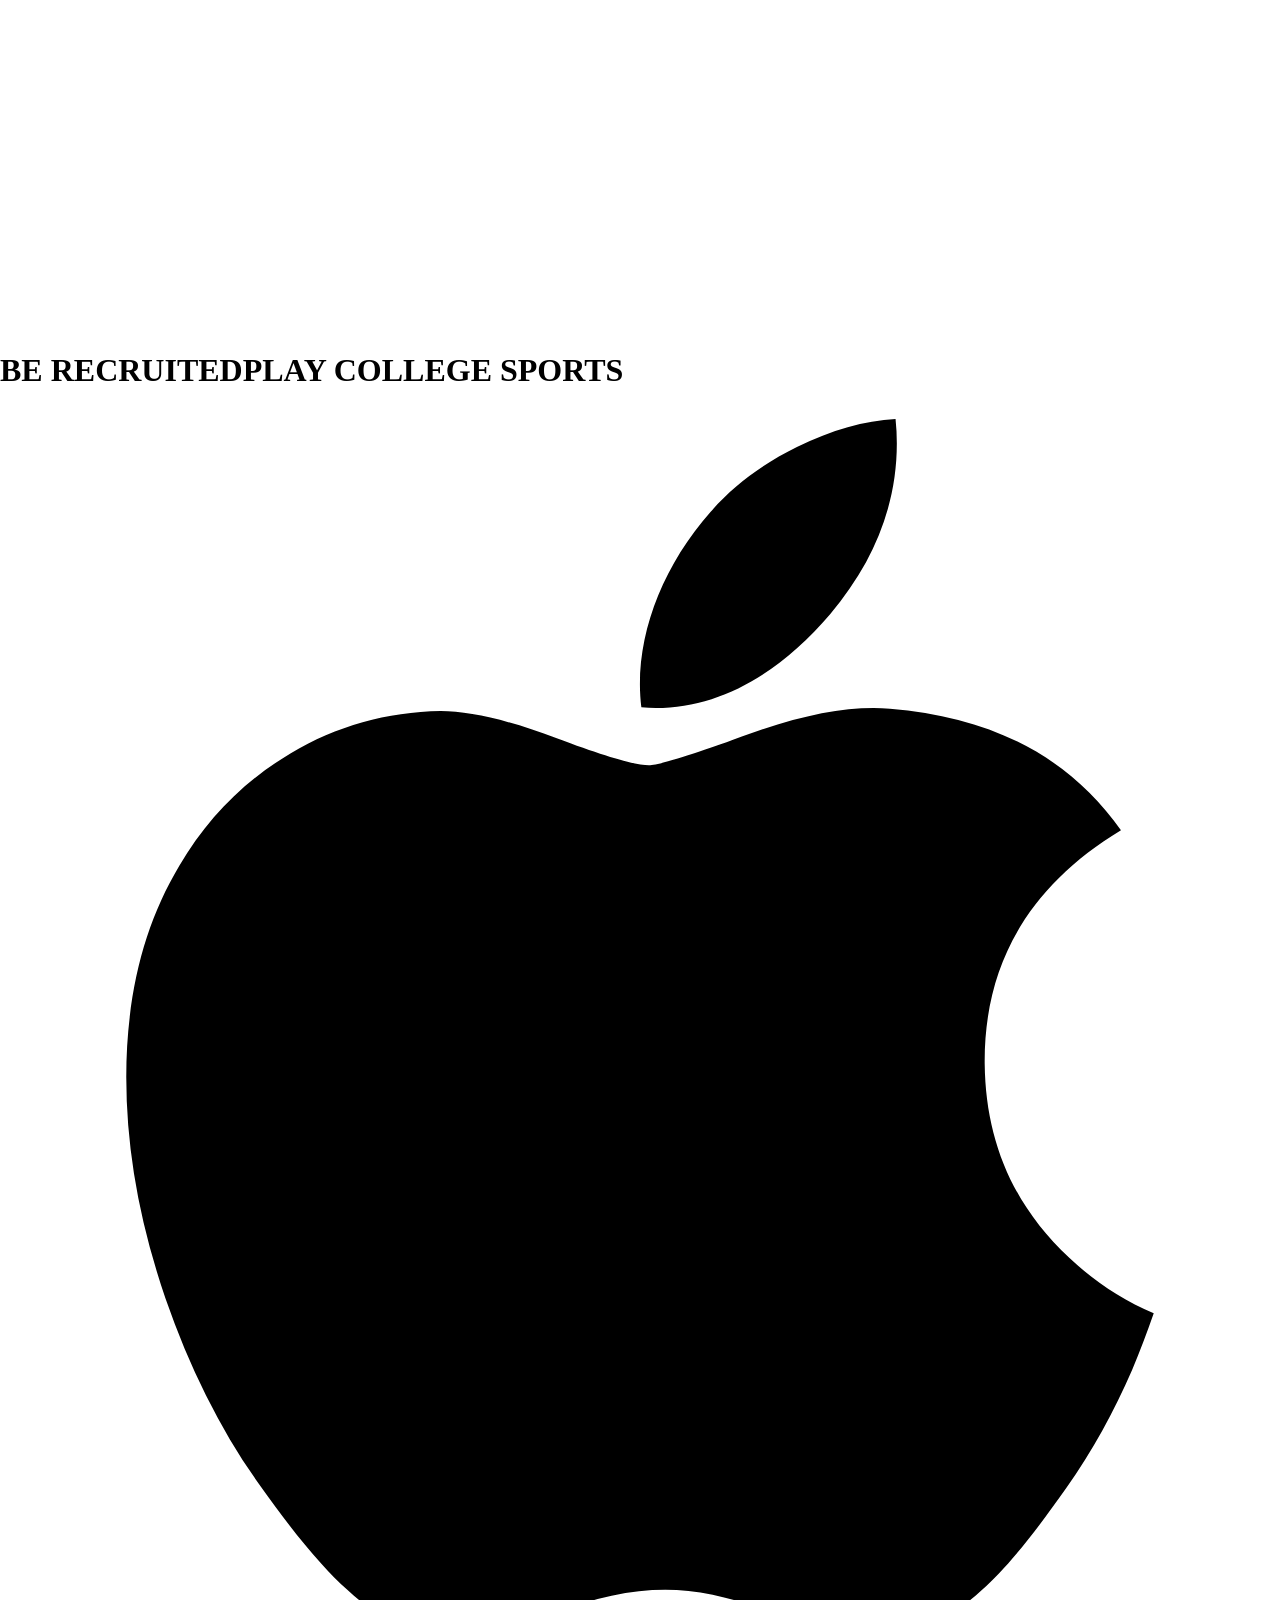
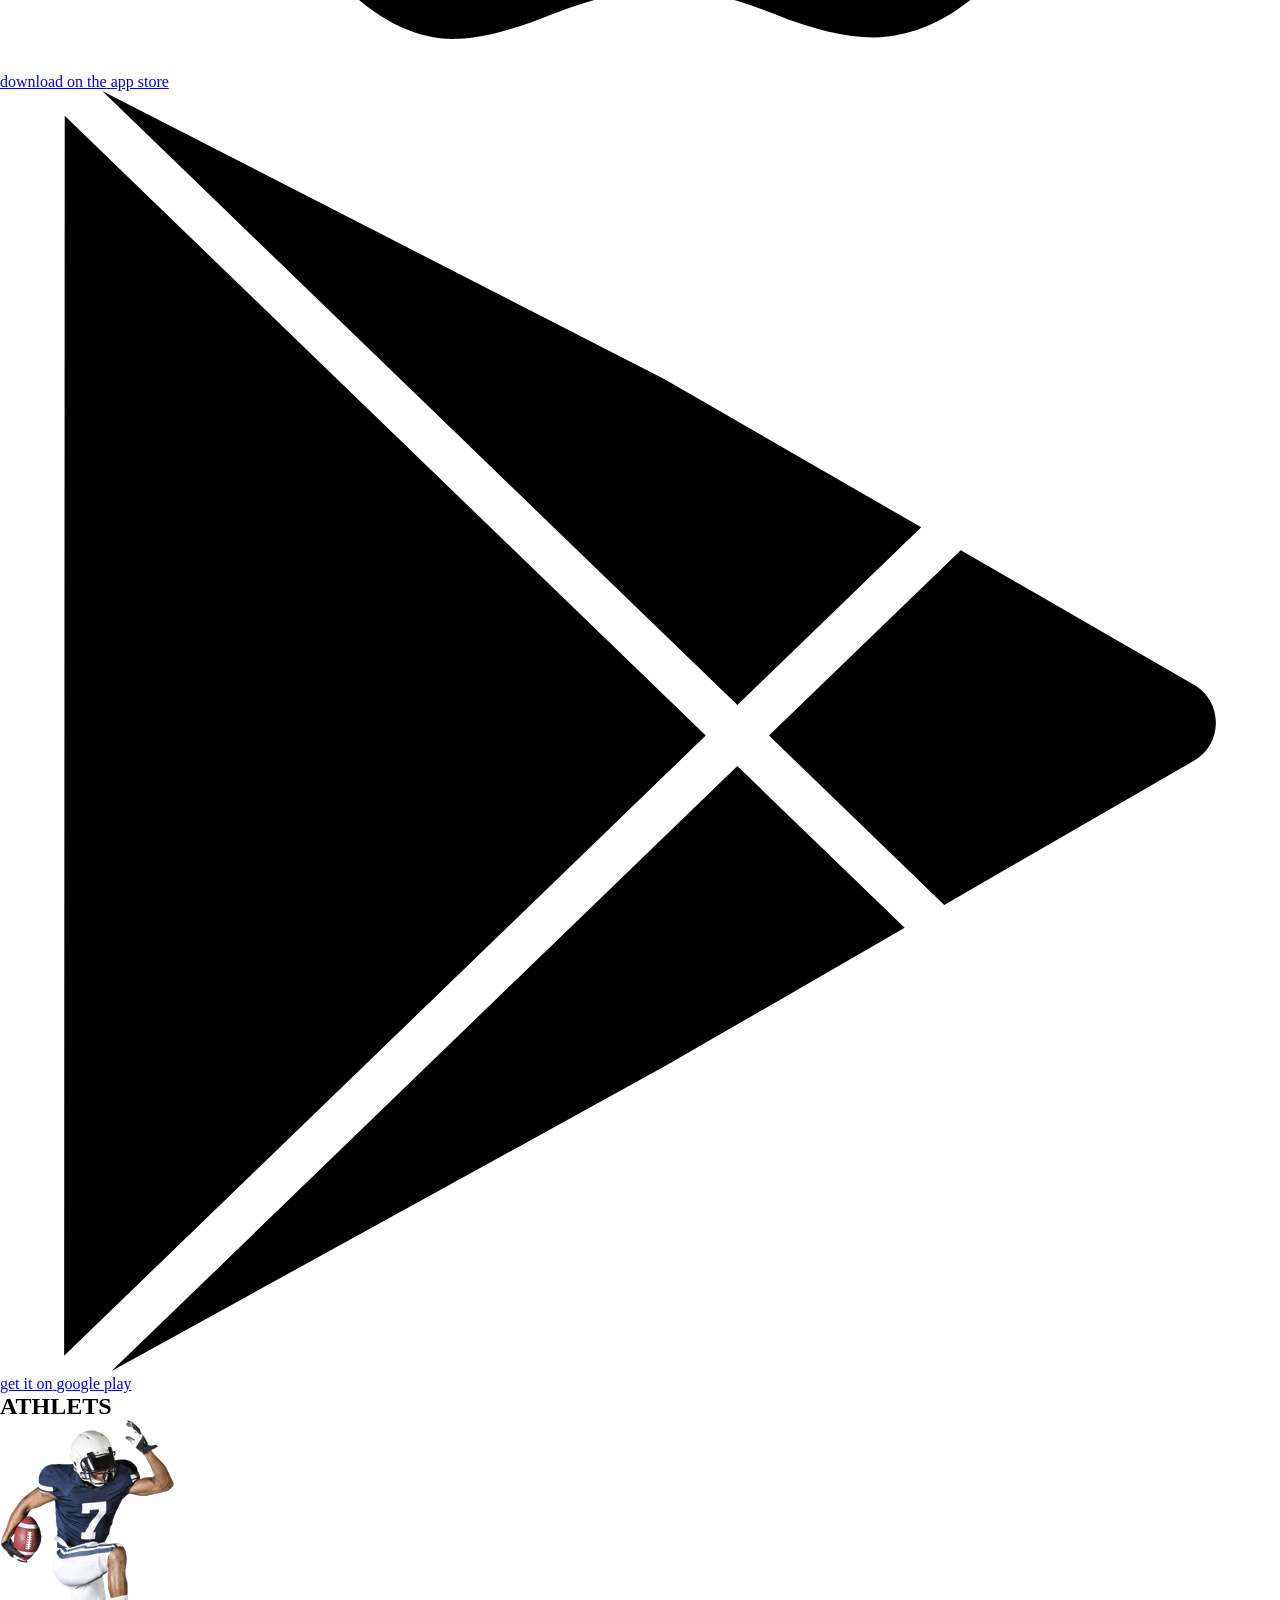
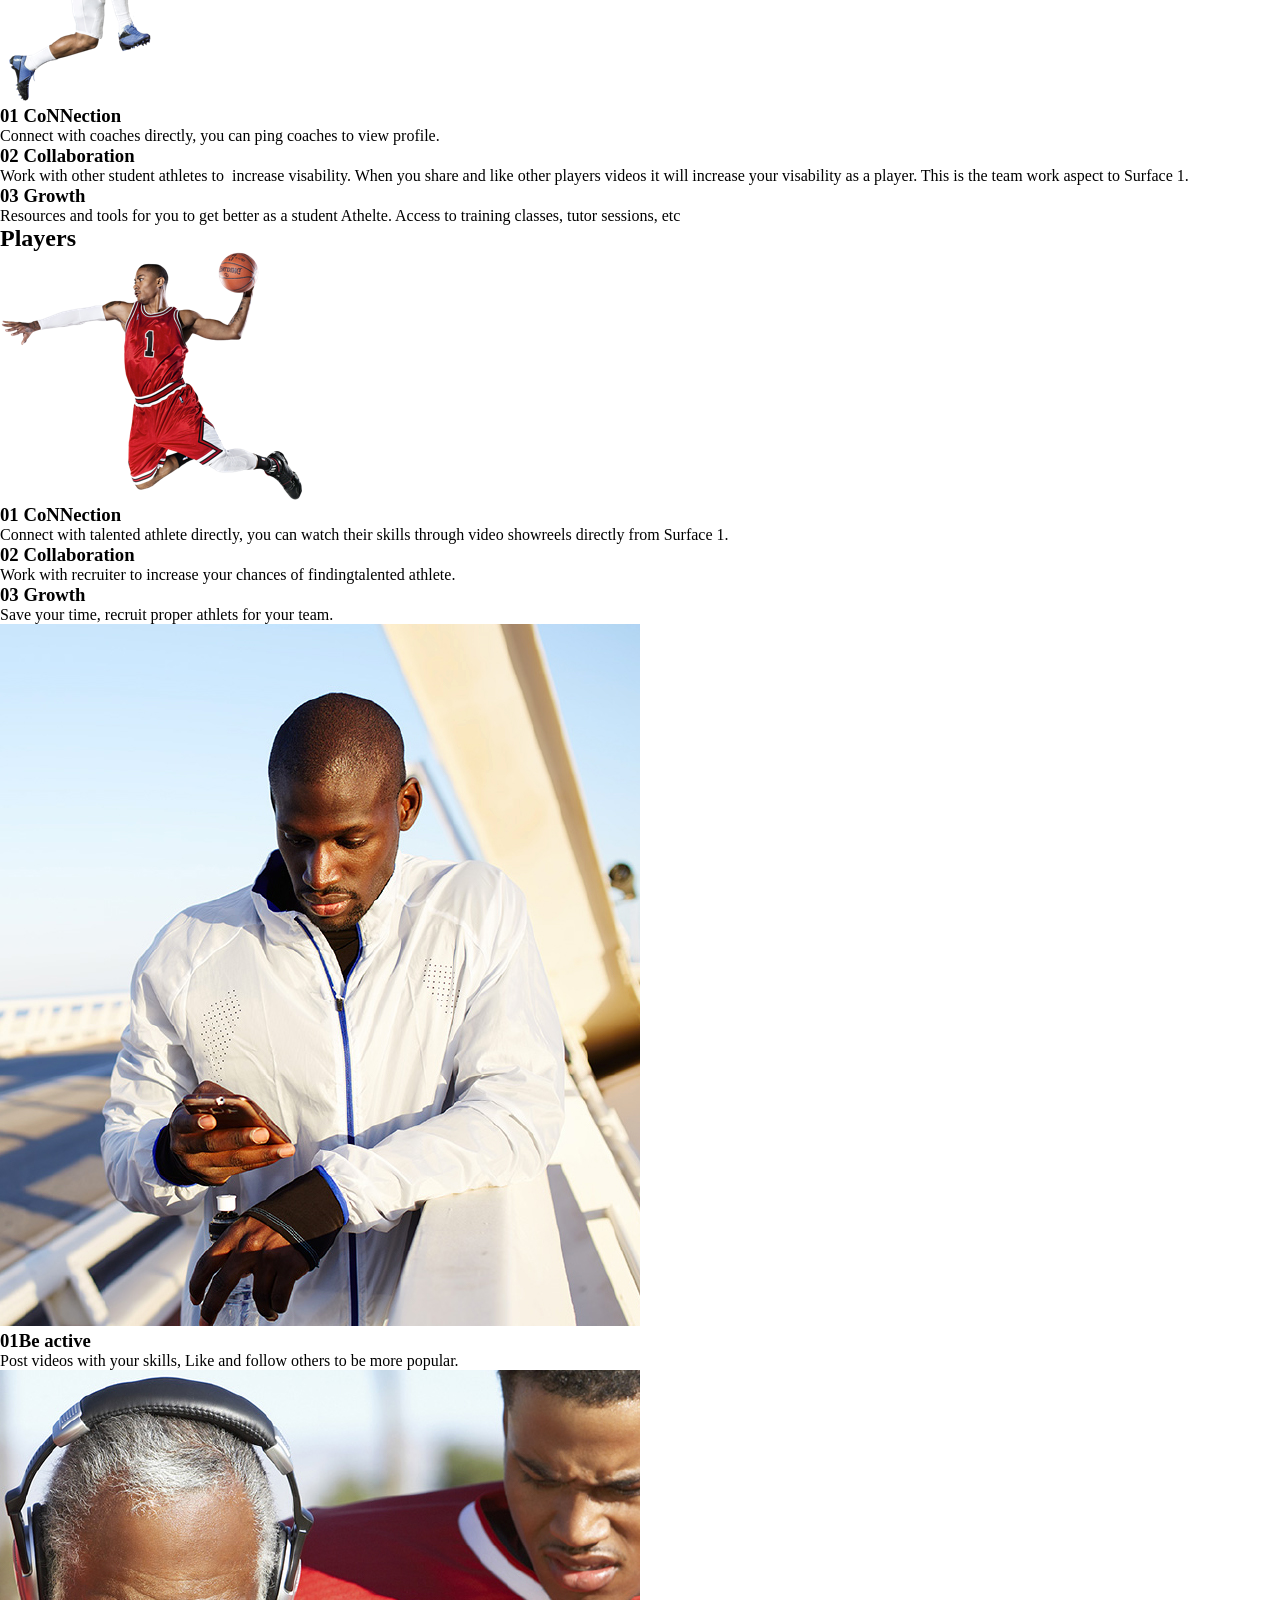
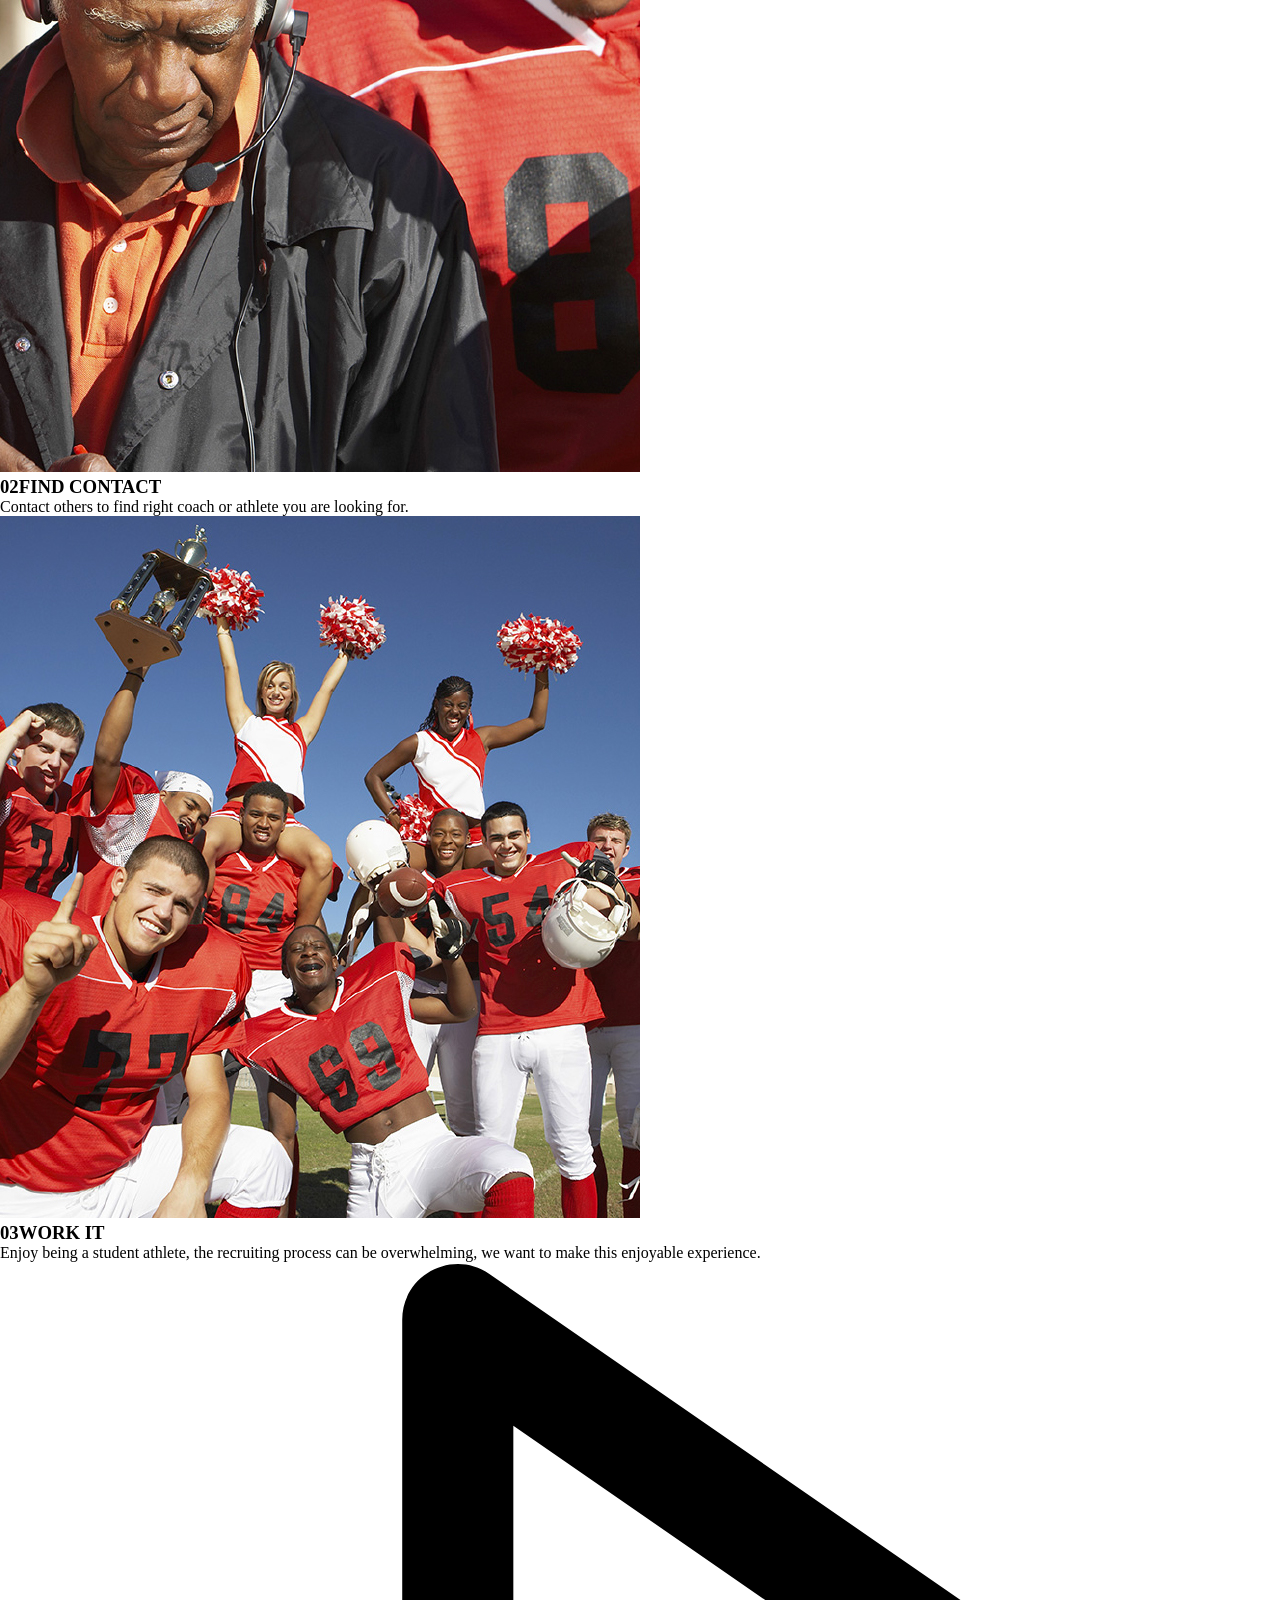
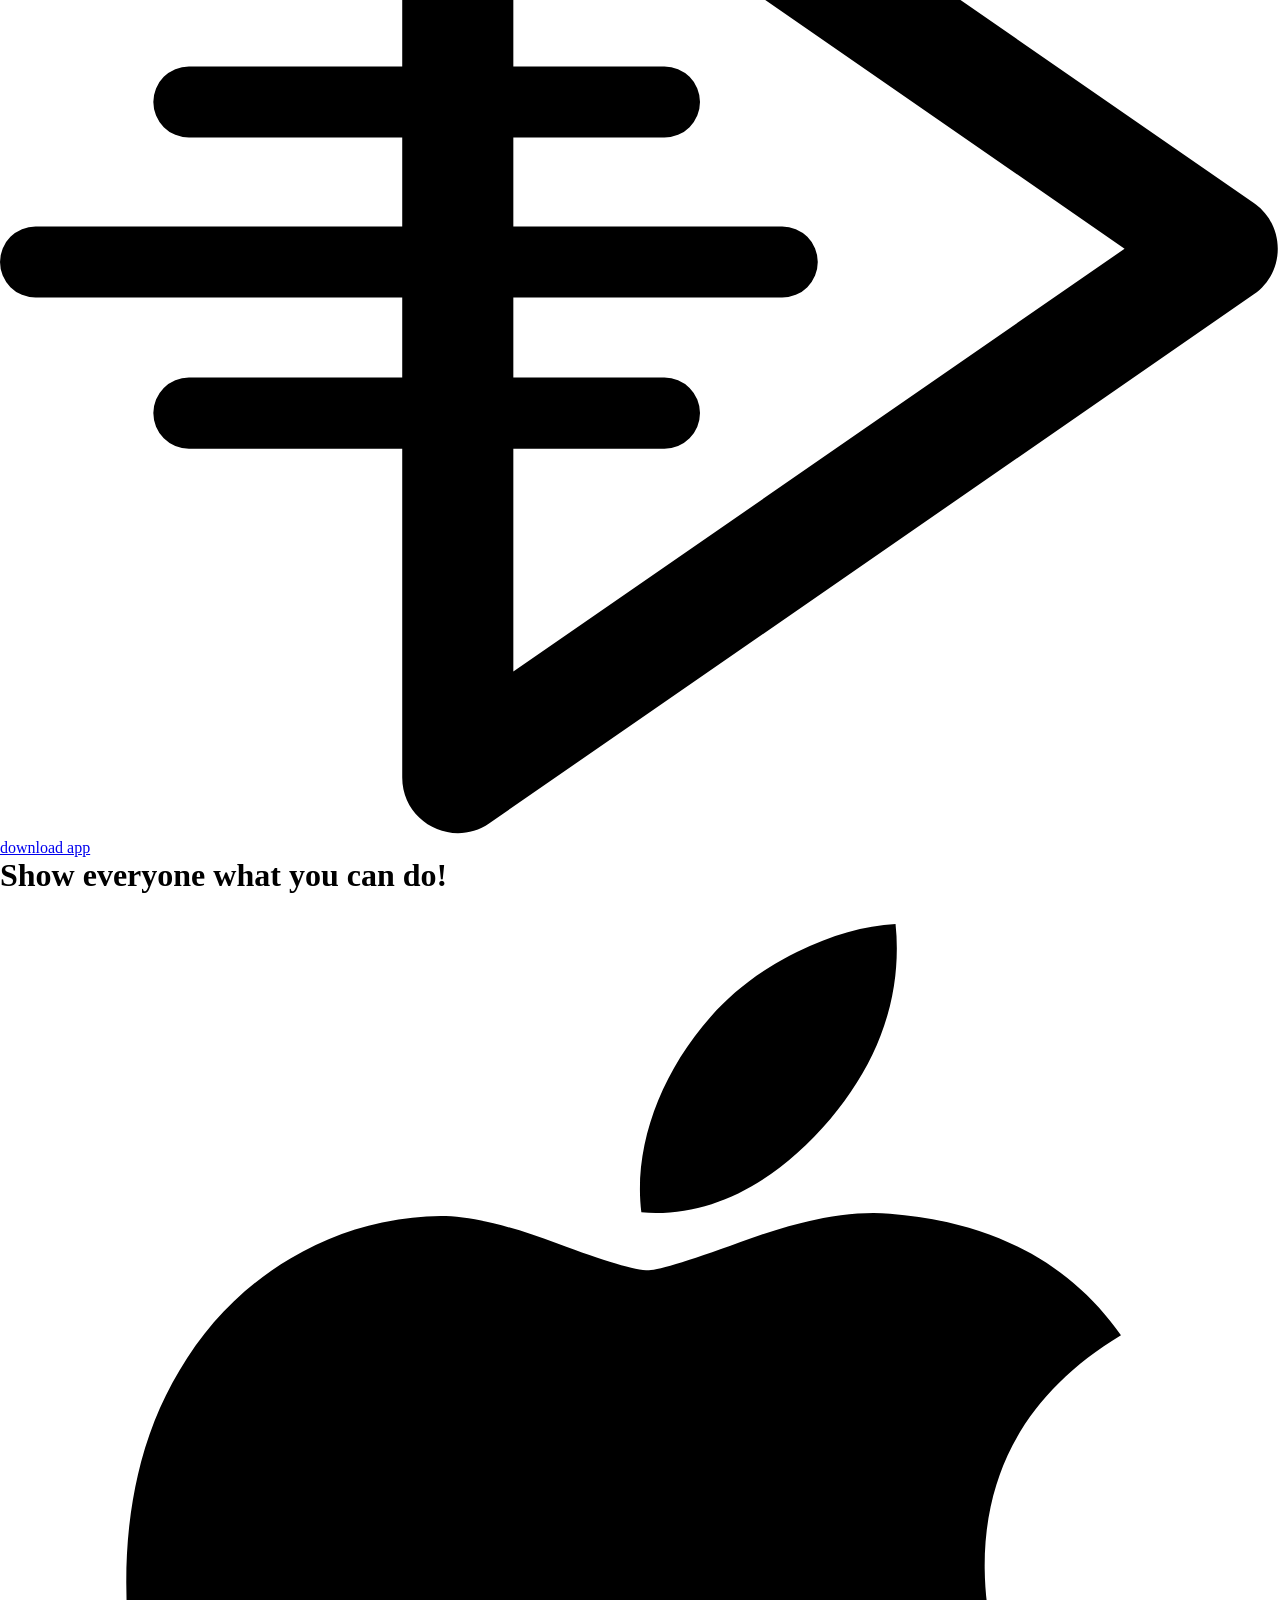
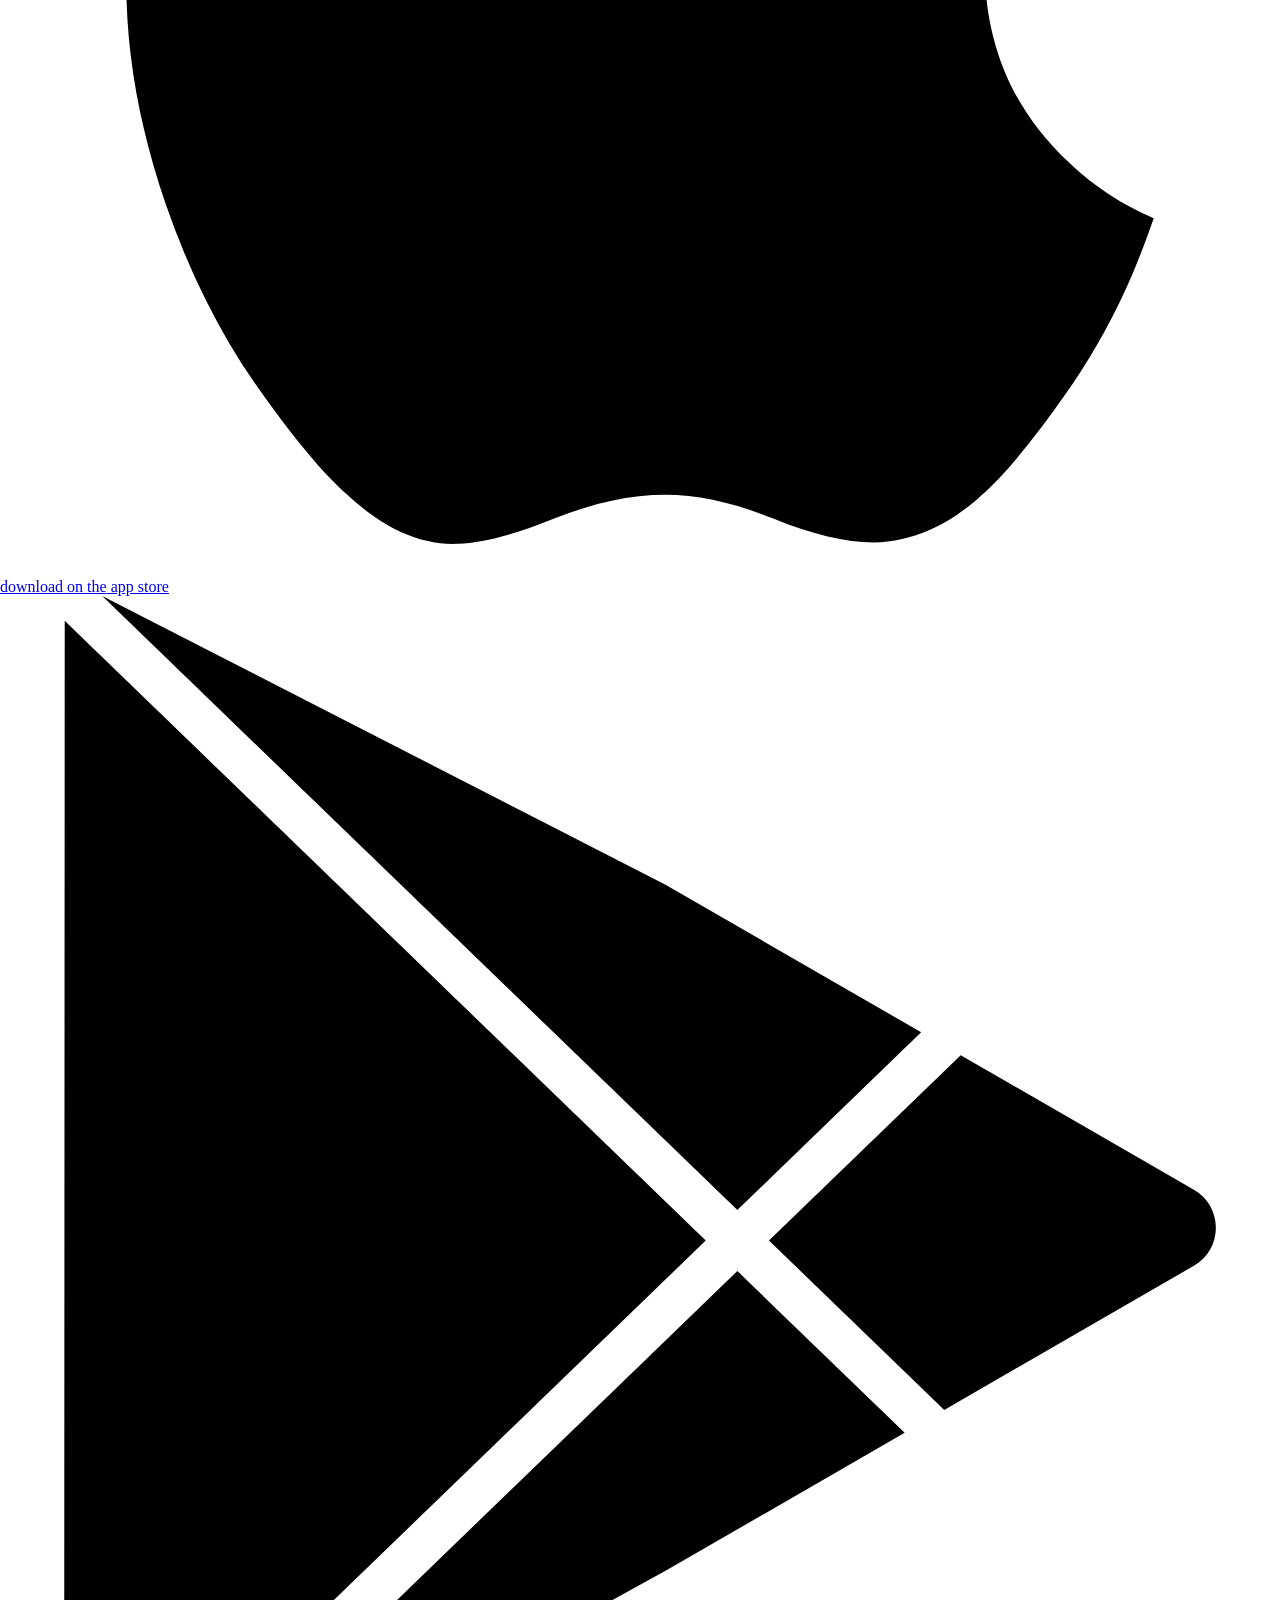
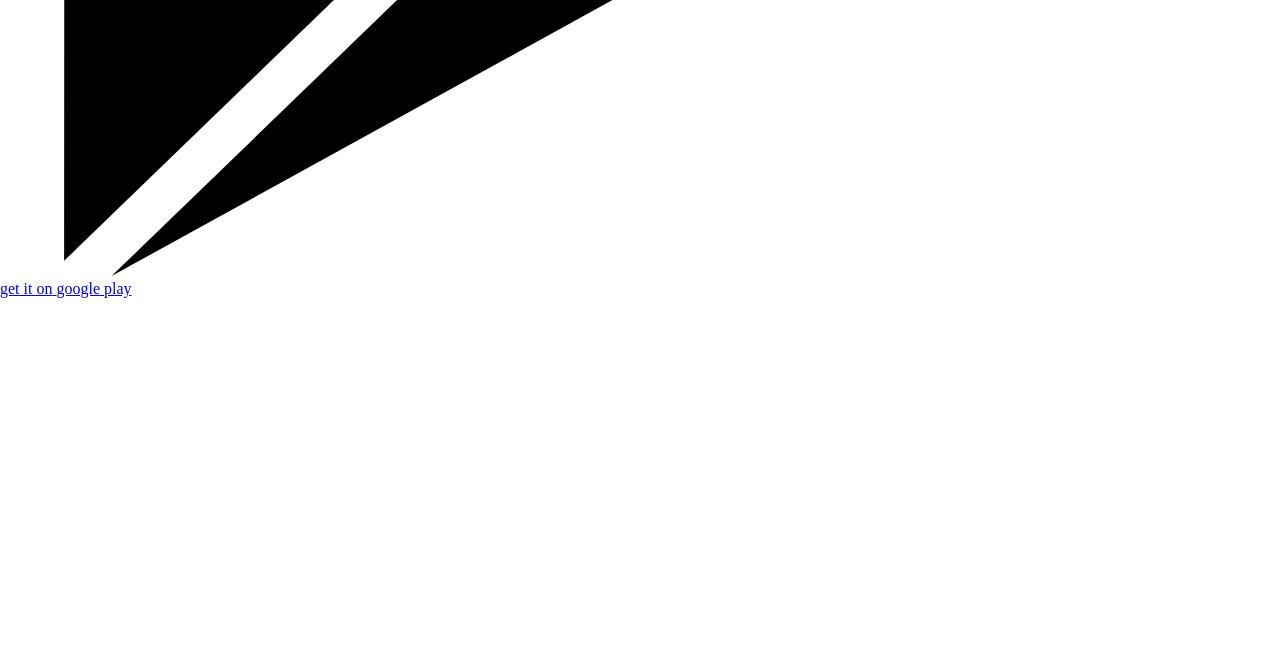
==== commit e738700e: "Правки 06.04.20" ====
--- a/index.html
+++ b/index.html
@@ -54,17 +54,15 @@
   <main class="holder">
     <section class="athlets">
       <h2 class="athlets-title">ATHLETS</h2>
-      <img class="athlets-image" src="../images/footballer_192.png" alt="игрок в американский футбол">
-      <ol class="athlets-list">
+      <img class="athlets-image" src="images/footballer_192.png" alt="игрок в американский футбол">
+      <div class="athlets-list">
         <div class="athlets-list-cover">
-          <li class="athlets-list-item">01</li>
-          <h3 class="athlets-list-header">CoNNection</h3>
+          <h3 class="athlets-list-header"><span class="athlets-list-item">01</span> CoNNection</h3>
           <p class="athlets-list-text">Connect with coaches directly, you can ping coaches to view profile.</p>
         </div>
 
         <div class="athlets-list-cover">
-          <li class="athlets-list-item">02</li>
-          <h3 class="athlets-list-header">Collaboration</h3>
+          <h3 class="athlets-list-header"><span class="athlets-list-item">02</span> Collaboration</h3>
           <p class="athlets-list-text">Work with other student athletes to  increase visability. When you share and like
             other players videos it will increase your visability as a player. This is the team work aspect to Surface
             1.
@@ -72,57 +70,63 @@
         </div>
 
         <div class="athlets-list-cover">
-          <li class="athlets-list-item">03</li>
-          <h3 class="athlets-list-header">Growth</h3>
+          <h3 class="athlets-list-header"><span class="athlets-list-item">03</span> Growth</h3>
           <p class="athlets-list-text">Resources and tools for you to get better as a student Athelte. Access to
             training
             classes, tutor sessions, etc</p>
         </div>
-      </ol>
+      </div>
     </section>
 
     <section class="athlets">
       <h2 class="athlets-title">Players</h2>
-      <img class="players-image" src="../images/basketballer_302.png" alt="игрок в баскетбол">
-      <ol class="athlets-list">
+      <img class="players-image" src="images/basketballer_302.png" alt="игрок в баскетбол">
+      <div class="athlets-list">
+
         <div class="players-list-cover">
-          <li class="athlets-list-item">01</li>
-          <h3 class="athlets-list-header">CoNNection</h3>
+          <h3 class="athlets-list-header"><span class="athlets-list-item">01</span> CoNNection</h3>
           <p class="athlets-list-text">Connect with talented athlete directly, you can watch their skills through video
             showreels directly from Surface 1.</p>
         </div>
+
         <div class="players-list-cover">
-          <li class="athlets-list-item">02</li>
-          <h3 class="athlets-list-header">Collaboration</h3>
+          <h3 class="athlets-list-header"><span class="athlets-list-item">02</span> Collaboration</h3>
           <p class="athlets-list-text">Work with recruiter to increase your chances of findingtalented athlete.</p>
         </div>
+
         <div class="players-list-cover">
-          <li class="athlets-list-item">03</li>
-          <h3 class="athlets-list-header">Growth</h3>
+          <h3 class="athlets-list-header"><span class="athlets-list-item">03</span> Growth</h3>
           <p class="athlets-list-text">Save your time, recruit proper athlets for your team. </p>
         </div>
-      </ol>
+
+      </div>
     </section>
 
     <section class="motivation">
-      <ol class="motivation-list">
-        <img class="motivation-image-first" src="/images/be-active_640.jpg" alt="мужчина смотрит в телефон">
-        <li class="motivation-list-item">01</li>
-        <h3 class="motivation-list-header">Be active</h3>
-        <p class="motivation-list-text">Post videos with your skills, Like and follow others to be more popular.</p>
+      <div class="motivation-list">
+        <img class="motivation-image-first" src="images/be-active_640.jpg" alt="мужчина смотрит в телефон">
+        <div class="motivation-card">
+          <h3 class="motivation-list-header"><span class="motivation-list-item">01</span>Be active</h3>
+          <p class="motivation-list-text">Post videos with your skills, Like and follow others to be more popular.</p>
+        </div>
+      </div>
 
-        <img class="motivation-image-second" src="/images/find-contact_640.jpg" alt="судья и игрок">
-        <li class="motivation-list-item">02</li>
-        <h3 class="motivation-list-header">FIND CONTACT</h3>
-        <p class="motivation-list-text">Contact others to find right coach or athlete you are looking for. </p>
+      <div class="motivation-list">
+        <img class="motivation-image-second" src="images/find-contact_640.jpg" alt="судья и игрок">
+        <div class="motivation-card">
+          <h3 class="motivation-list-header"><span class="motivation-list-item">02</span>FIND CONTACT</h3>
+          <p class="motivation-list-text">Contact others to find right coach or athlete you are looking for. </p>
+        </div>
+      </div>
 
-        <img class="motivation-image-third" src="/images/work-it_640.jpg" alt="команда и группа поддержки">
-        <li class="motivation-list-item">03</li>
-        <h3 class="motivation-list-header">WORK IT</h3>
-        <p class="motivation-list-text">Enjoy being a student athlete, the recruiting process can be overwhelming, we
-          want
-          to make this enjoyable experience. </p>
-      </ol>
+      <div class="motivation-list">
+        <img class="motivation-image-third" src="images/work-it_640.jpg" alt="команда и группа поддержки">
+        <div class="motivation-card">
+          <h3 class="motivation-list-header"><span class="motivation-list-item">03</span>WORK IT</h3>
+          <p class="motivation-list-text">Enjoy being a student athlete, the recruiting process can be overwhelming, we
+            want to make this enjoyable experience. </p>
+        </div>
+      </div>
     </section>
   </main>
 
--- a/css/style.css
+++ b/css/style.css
@@ -178,7 +178,6 @@
   }
 
   .athlets-list {
-    list-style-type: none;
     display: flex;
     flex-wrap: wrap;
   }
@@ -200,13 +199,11 @@
   .athlets-list-item {
     font-size: 14px;
     letter-spacing: 1px;
-    line-height: 20px;
     color: #000000;
     font-family: "Open Sans";
     font-weight: 700;
     width: 15px;
-    margin-left: 20px;
-    margin-top: 30px;
+    margin-right: 10px;
   }
 
   .athlets-list-item::after {
@@ -218,14 +215,6 @@
     background-color: #5e42b0;
   }
 
-  .athlets-list-item:nth-child(1n + 2) {
-    margin-top: 60px;
-  }
-
-  .athlets-list-item::after:nth-child(3n + 3) {
-    background-color: #ffffff;
-  }
-
   .athlets-list-header {
     font-size: 23px;
     letter-spacing: 1px;
@@ -233,17 +222,16 @@
     font-family: "Open Sans";
     font-weight: 700;
     text-transform: uppercase;
-    display: block;
-    margin-left: 10px;
-    margin-top: 30px;
-  }
-
-  .athlets-list-item:nth-child(1n + 3) {
-    color: #ffffff;
-  }
-
-  .athlets-list-header:nth-child(1n + 2) {
+    display: flex;
+    margin-left: 20px;
+  }
+  
+  .athlets-list-cover:nth-of-type(1n + 2) .athlets-list-header {
     margin-top: 60px;
+  }
+
+  .athlets-list-cover:nth-of-type(3n + 3) .athlets-list-item::after {
+    background-color: #ffffff;
   }
 
   .athlets-list-text {
@@ -258,7 +246,7 @@
     margin: 25px 20px 50px 20px;
   }
 
-  .athlets-list-text:nth-child(3n + 3) {
+  .athlets-list-cover:nth-of-type(3n) .athlets-list-text {
     color: #ffffff;
   }
 
@@ -280,24 +268,37 @@
     background-color: #090c35;
   }
 
-  .motivation-list {
+  .players-list-cover:nth-of-type(3n) .athlets-list-text {
+    color: #ffffff;
+  }
+
+  .players-list-cover:nth-of-type(1n + 2) .athlets-list-header {
+    margin-top: 60px;
+  }
+
+  .players-list-cover:nth-of-type(3n + 3) .athlets-list-item {
+    color: #8765dd;
+  }
+
+  .players-list-cover:nth-of-type(3n + 3) .athlets-list-item::after {
+    background-color: #ffffff;
+  }
+
+   .motivation-list {
     list-style-type: none;
     display: flex;
     flex-wrap: wrap;
   }
 
   .motivation-image-first {
-    position: relative;
     width: 320px;
   }
 
   .motivation-image-second {
-    position: relative;
     width: 320px;
   }
 
   .motivation-image-third {
-    position: relative;
     width: 320px;
   }
 
@@ -307,13 +308,14 @@
     height: 70px;
     font-size: 14px;
     letter-spacing: 1px;
-    line-height: 34px;
     color: #f5f6f7;
     font-family: "Open Sans";
     font-weight: 700;
-    text-align: center;
-    margin: 295px 230px 20px 20px;
+    top: -58px;
+    left: 20px;
     position: absolute;
+    line-height: 20px;
+    padding: 25px;
   }
 
   .motivation-list-item::after {
@@ -324,6 +326,10 @@
     border-radius: 1px;
     background-color: #ffffff;
     opacity: 0.3;
+  }
+
+  .motivation-card {
+    position: relative;
   }
 
   .motivation-list-header {
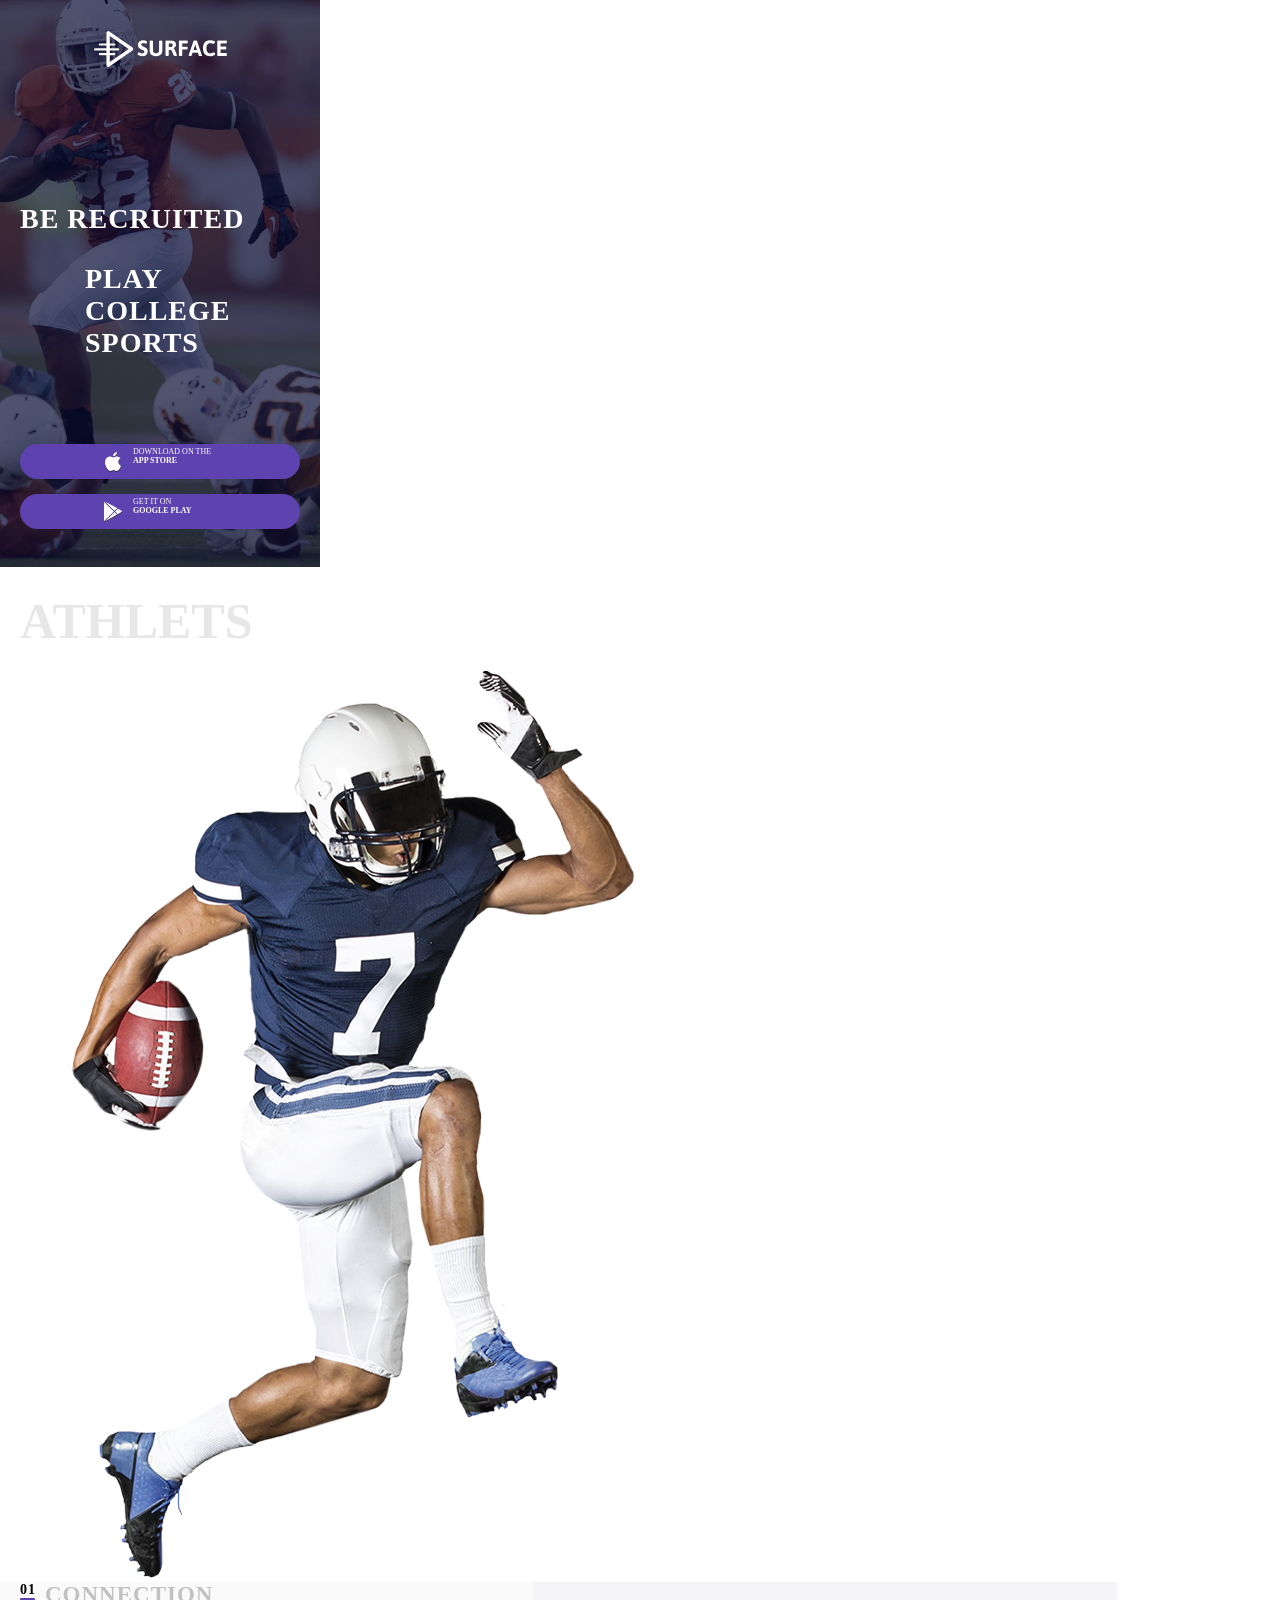
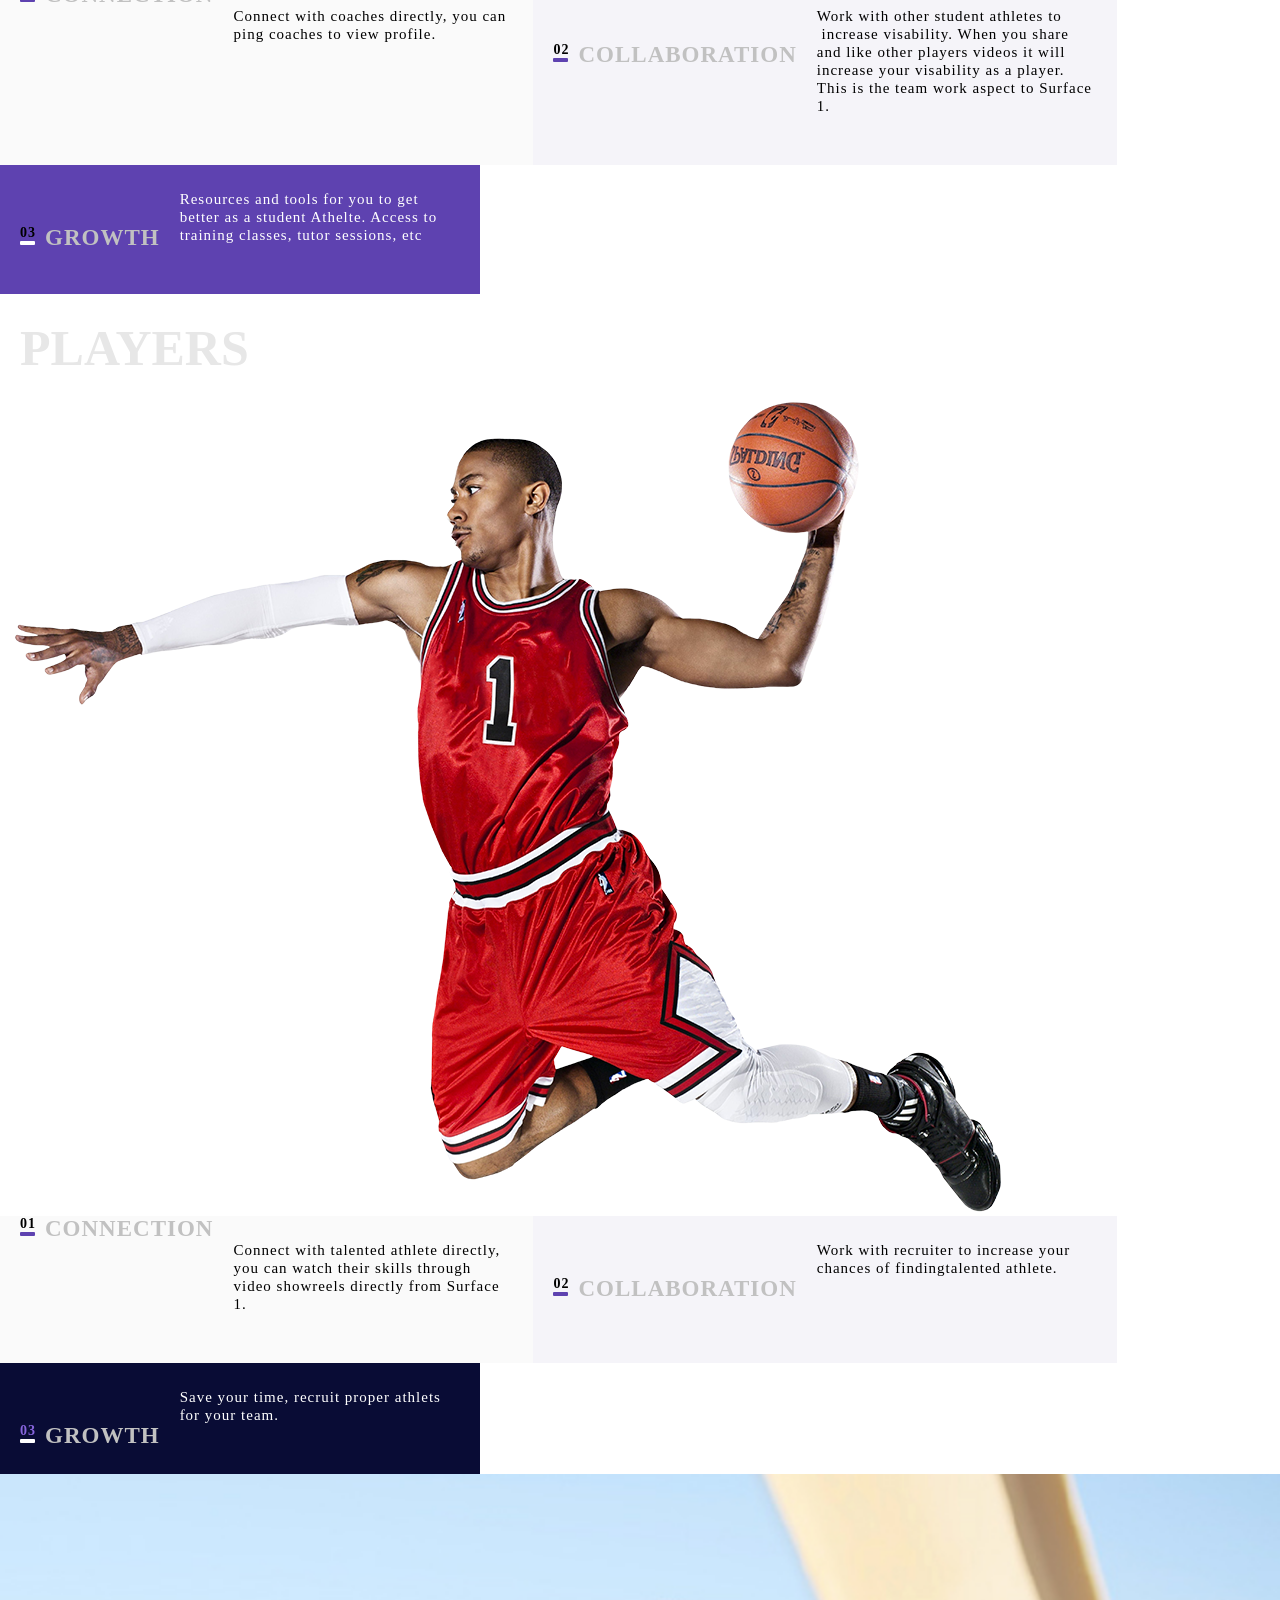
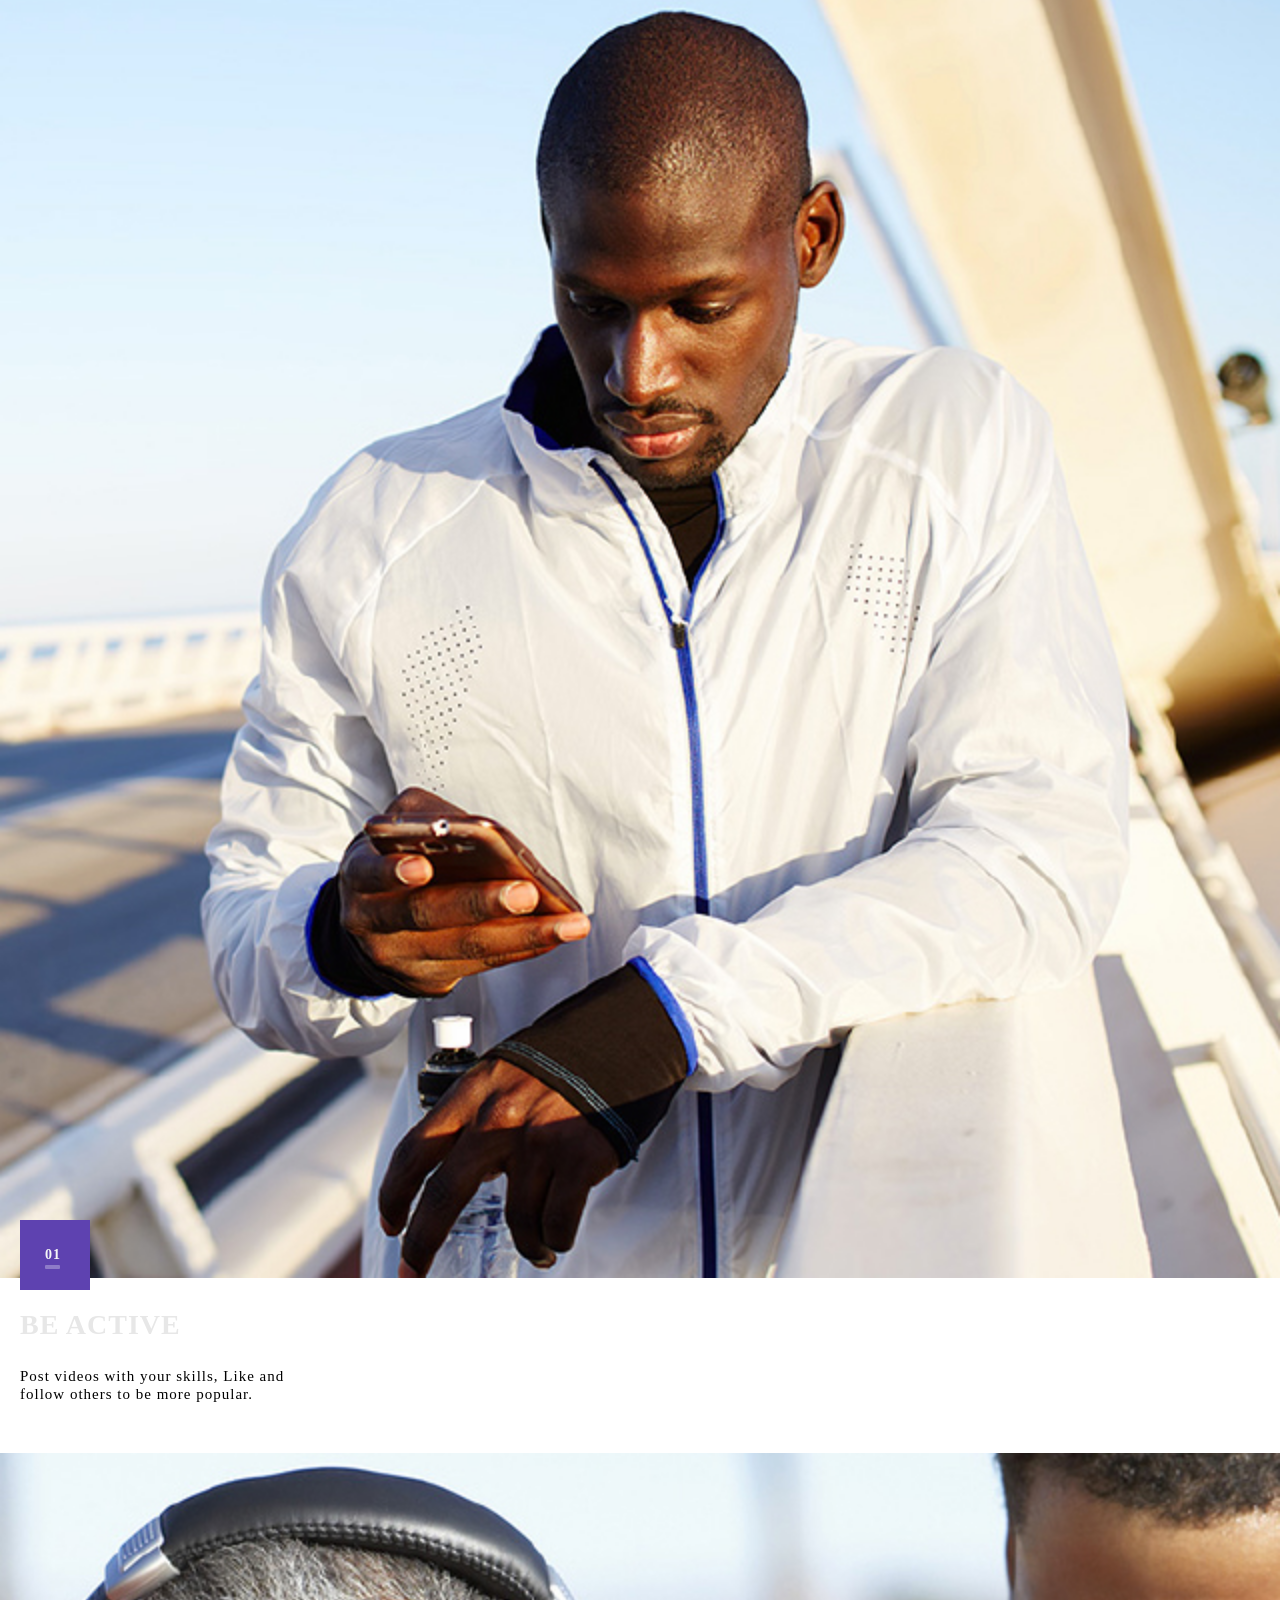
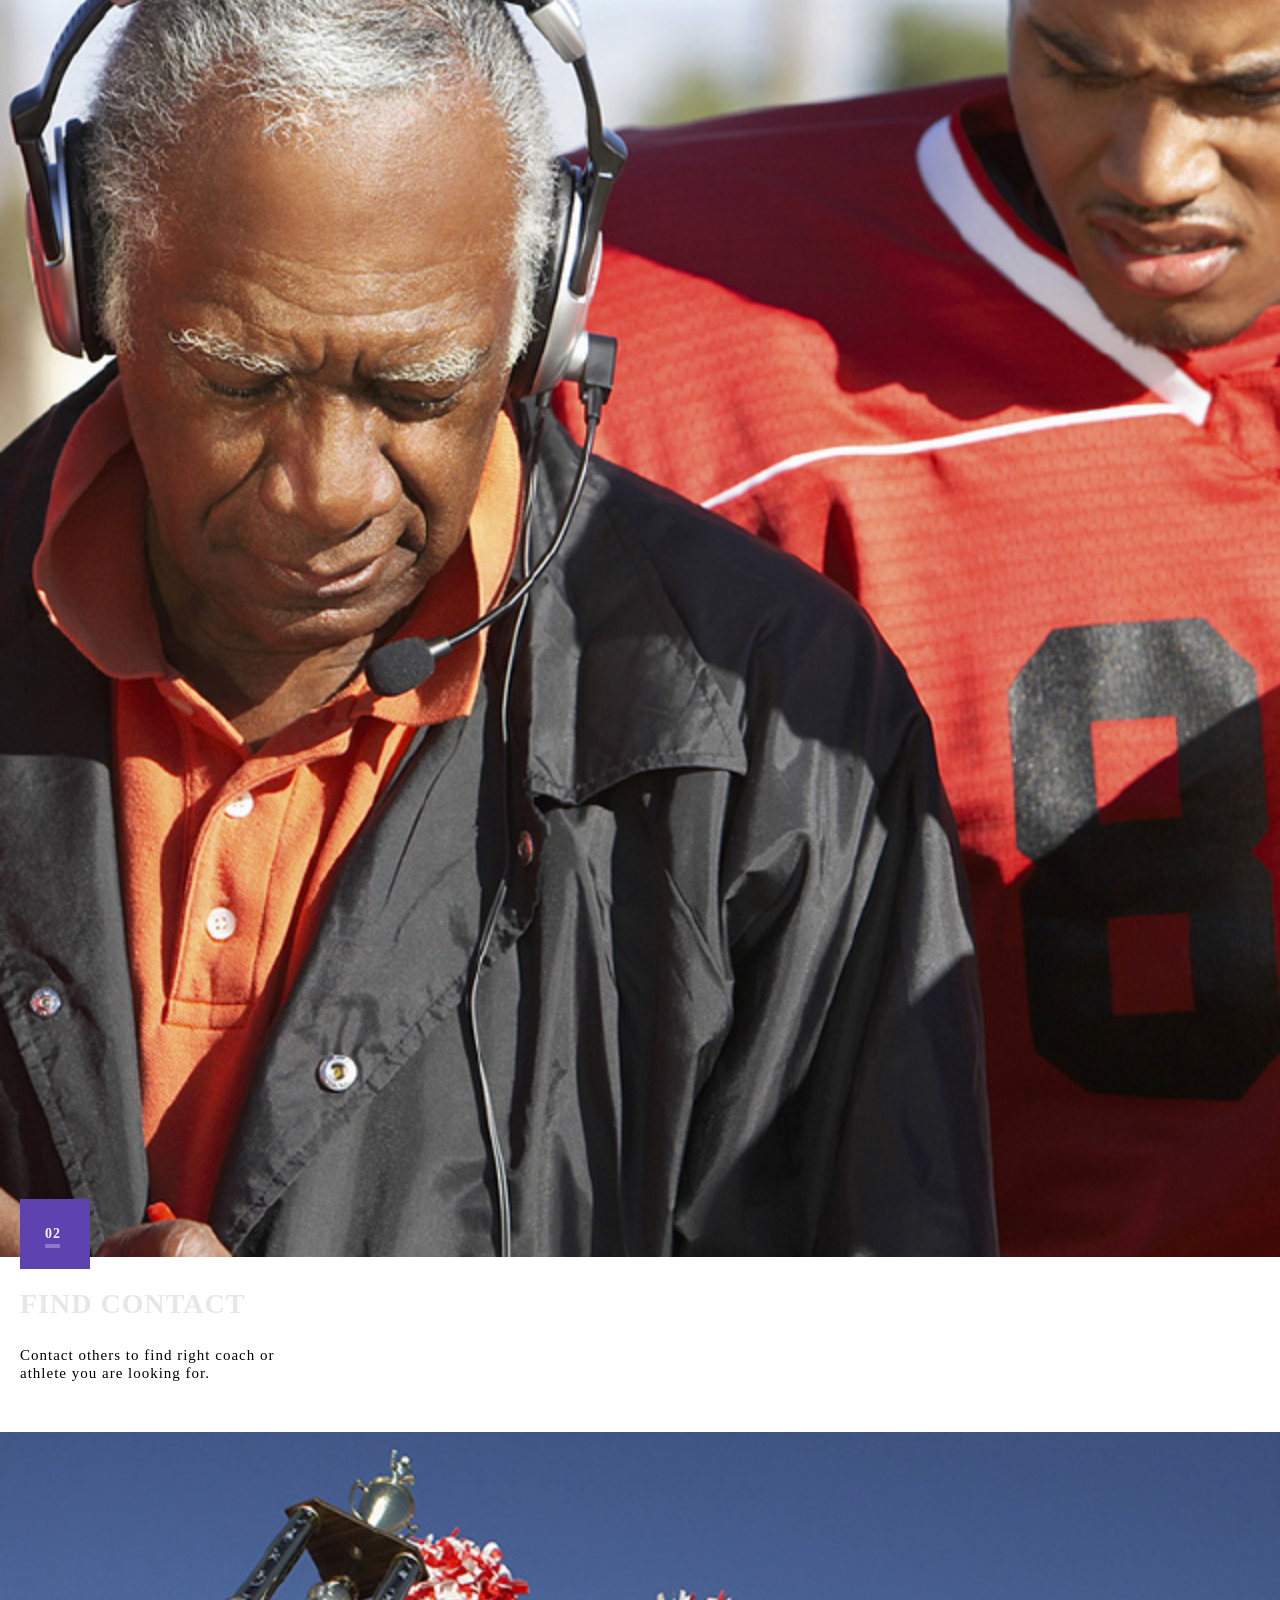
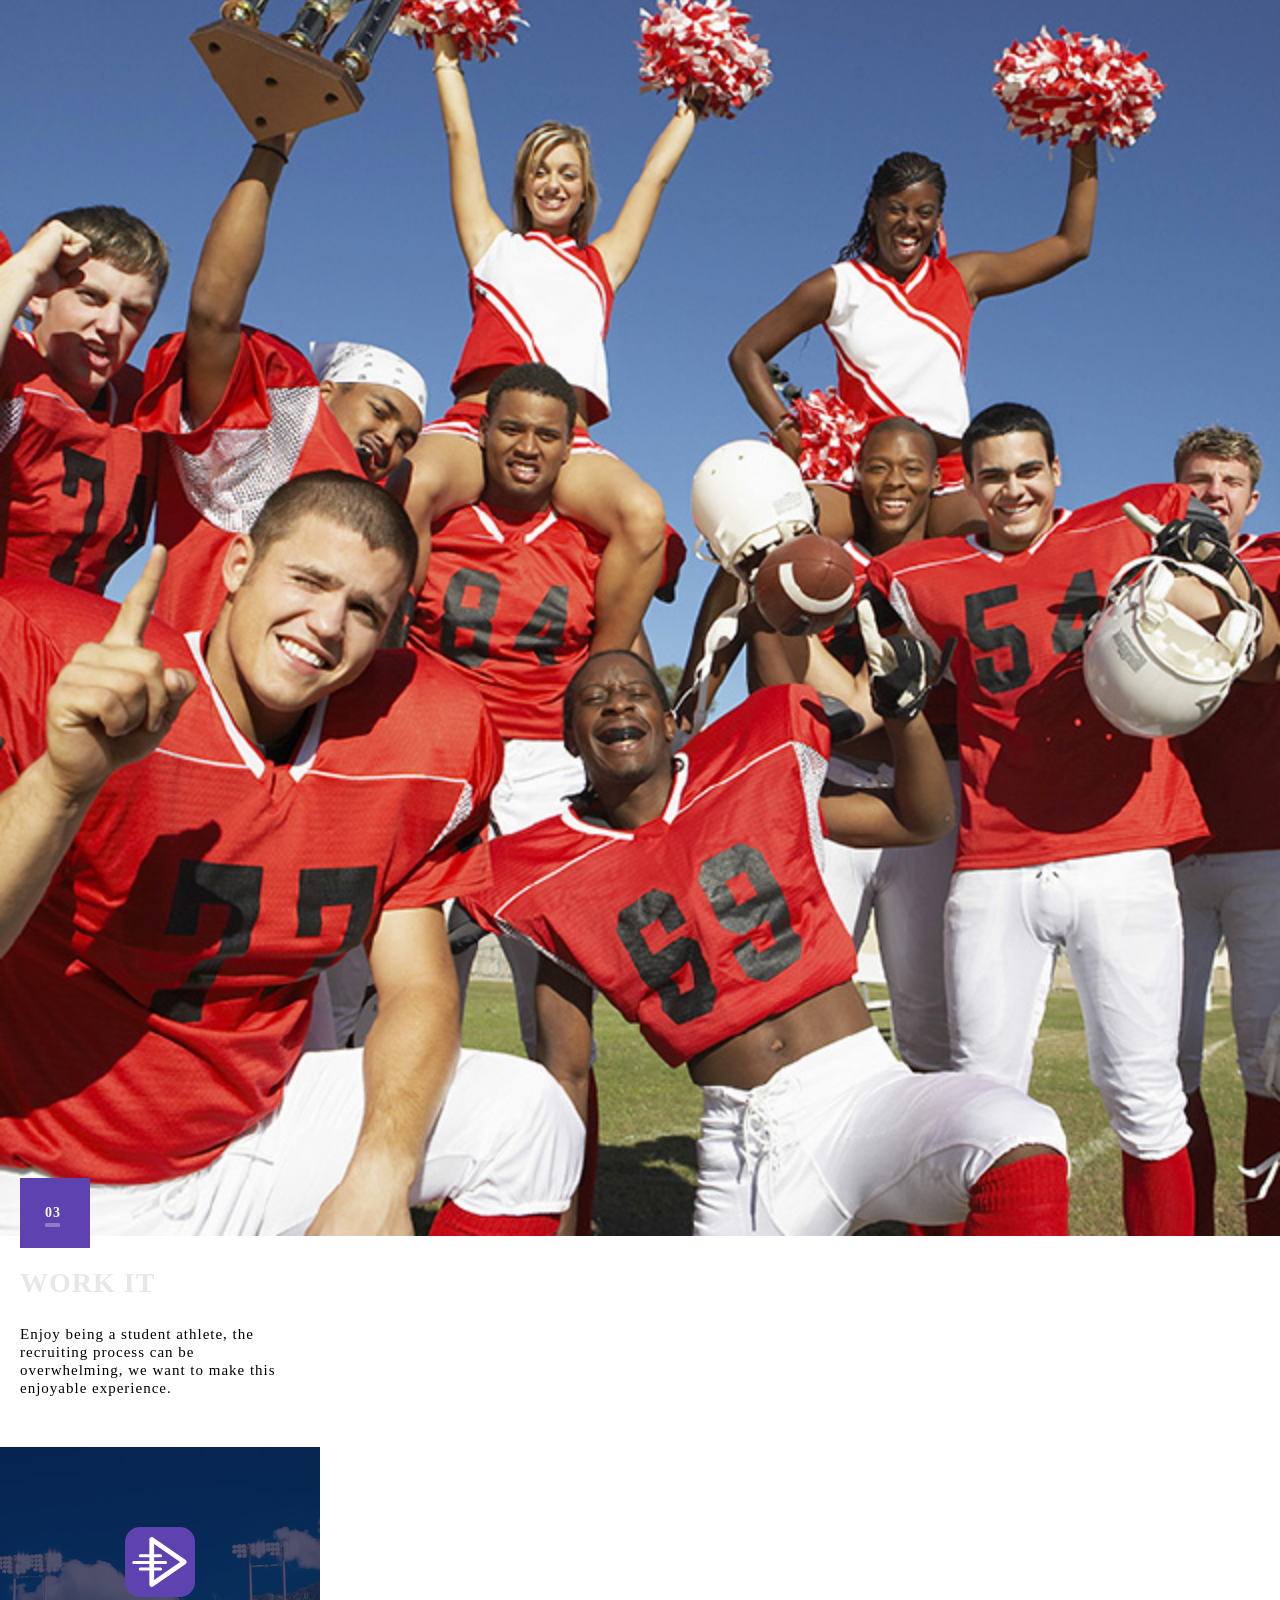
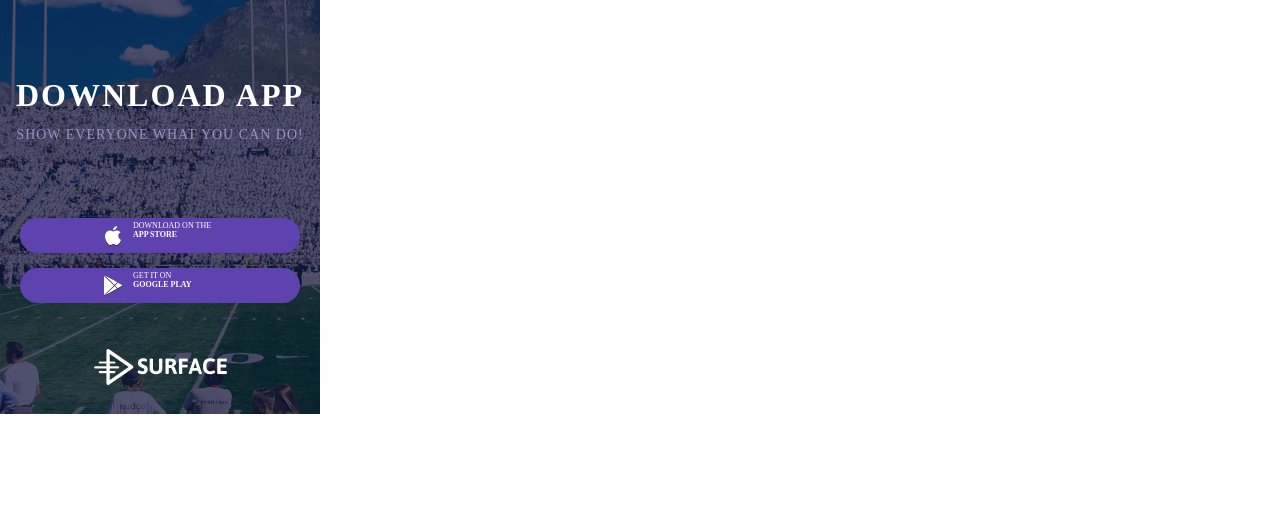
==== commit 83a1986b: "Правки 07.04.20" ====
--- a/index.html
+++ b/index.html
@@ -54,7 +54,13 @@
   <main class="holder">
     <section class="athlets">
       <h2 class="athlets-title">ATHLETS</h2>
-      <img class="athlets-image" src="images/footballer_192.png" alt="игрок в американский футбол">
+      <picture class="athlets-image">
+        <source media="(min-width: 1921px)" srcset="">
+        <source media="(min-width: 961px)" srcset="images/footballer_566.png">
+        <source media="(min-width: 641px)" srcset="images/footballer_497.png">
+        <img srcset="images/footballer_192.png" alt="игрок в американский футбол">
+      </picture>
+
       <div class="athlets-list">
         <div class="athlets-list-cover">
           <h3 class="athlets-list-header"><span class="athlets-list-item">01</span> CoNNection</h3>
@@ -78,27 +84,32 @@
       </div>
     </section>
 
-    <section class="athlets">
-      <h2 class="athlets-title">Players</h2>
-      <img class="players-image" src="images/basketballer_302.png" alt="игрок в баскетбол">
-      <div class="athlets-list">
+    <section class="players">
+      <h2 class="players-title">Players</h2>
 
+      <picture class="players-image">
+        <source media="(min-width: 1921px)" srcset="">
+        <source media="(min-width: 961px)" srcset="images/basketballer_991.png">
+        <source media="(min-width: 641px)" srcset="images/basketballer_436.png">
+        <img srcset="images/basketballer_302.png" alt="игрок в баскетбол">
+      </picture>
+
+      <div class="players-list">
         <div class="players-list-cover">
-          <h3 class="athlets-list-header"><span class="athlets-list-item">01</span> CoNNection</h3>
-          <p class="athlets-list-text">Connect with talented athlete directly, you can watch their skills through video
+          <h3 class="players-list-header"><span class="players-list-item">01</span> CoNNection</h3>
+          <p class="players-list-text">Connect with talented athlete directly, you can watch their skills through video
             showreels directly from Surface 1.</p>
         </div>
 
         <div class="players-list-cover">
-          <h3 class="athlets-list-header"><span class="athlets-list-item">02</span> Collaboration</h3>
-          <p class="athlets-list-text">Work with recruiter to increase your chances of findingtalented athlete.</p>
+          <h3 class="players-list-header"><span class="players-list-item">02</span> Collaboration</h3>
+          <p class="players-list-text">Work with recruiter to increase your chances of findingtalented athlete.</p>
         </div>
 
         <div class="players-list-cover">
-          <h3 class="athlets-list-header"><span class="athlets-list-item">03</span> Growth</h3>
-          <p class="athlets-list-text">Save your time, recruit proper athlets for your team. </p>
+          <h3 class="players-list-header"><span class="players-list-item">03</span> Growth</h3>
+          <p class="players-list-text">Save your time, recruit proper athlets for your team. </p>
         </div>
-
       </div>
     </section>
 
--- a/css/style.css
+++ b/css/style.css
@@ -11,14 +11,14 @@
 
 @font-face {
   font-family: OpenSans;
-  src: url(fonts/OpenSans-Regular.woff);
+  src: url(../fonts/OpenSans-Regular.woff);
   font-weight: 400;
   font-style: normal;
 }
 
 @font-face {
   font-family: OpenSans;
-  src: url(fonts/OpenSans-Bold.woff);
+  src: url(../fonts/OpenSans-Bold.woff);
   font-weight: 900;
   font-style: normal;
 }
@@ -30,16 +30,483 @@
   overflow-x: hidden;
 }
 
-@media (max-width: 640px) {
+.welcome {
+  width:
+    /*100%*/
+    320px;
+  height:
+    /*100vh*/
+    567px;
+  position: relative;
+  background: #0a0e34 url(../images/football_767.jpg) center / cover no-repeat;
+}
+
+.welcome::after {
+  content: "";
+  background-color: #0a0e34;
+  position: absolute;
+  top: 0;
+  right: 0;
+  bottom: 0;
+  left: 0;
+  opacity: 0.7;
+}
+
+.container {
+  position: relative;
+  display: flex;
+  flex-wrap: wrap;
+  z-index: 1;
+}
+
+.header-logo {
+  background-image: url("../svg/surface_logo_text.svg");
+  background-repeat: no-repeat;
+  background-position: center;
+  width:
+    /*42%*/
+    133px;
+  height:
+    /*7vh*/
+    38px;
+  margin:
+    /*5vh*/
+    30px auto
+    /*24vh*/
+    135px auto;
+  fill: #ffffff;
+}
+
+.welcome-title {
+  margin-left: 20px;
+  margin-bottom: 85px;
+  margin-right: 40px;
+  font-size:
+    /*5vh*/
+    28px;
+  letter-spacing:
+    /*0.18vh*/
+    1px;
+  color: #ffffff;
+  font-family: "Open Sans";
+  font-weight: 700;
+}
+
+.welcome-title-second {
+  display: block;
+  margin-left: 65px
+    /*13.75%*/
+  ;
+  margin-top: 28px
+    /*5.291vh*/
+  ;
+}
+
+.button-link {
+  font-size:
+    /*1.41vh*/
+    8px;
+  color: #ffffff;
+  font-family: "Open Sans";
+  font-weight: 700;
+  text-transform: uppercase;
+  text-decoration: none;
+  border: none;
+  border-radius: 25px;
+  width:
+    /*87.5%*/
+    280px;
+  height:
+    /*6.17vh*/
+    35px;
+  background-color: #5e42b0;
+  margin: 0 auto
+    /*2.65vh*/
+    15px auto;
+  display: flex;
+  padding:
+    /*0.88vh 25.94%*/
+    3px 83px;
+}
+
+.apple-logo {
+  background-image: url("../svg/apple_logo_black.svg");
+  background-repeat: no-repeat;
+  background-position: center;
+  width: 20px;
+  /* height: 4.23vh /*24px*/
+  ;
+  fill: #ffffff;
+}
+
+.google-play {
+  background-image: url("../svg/google-play.svg");
+  background-repeat: no-repeat;
+  background-position: center;
+  width: 20px;
+  /*height: /*4.23vh 24px*/
+  ;
+  fill: #ffffff;
+}
+
+.button-text {
+  flex-direction: column;
+  margin-left:
+    /*3.13%*/
+    10px;
+}
+
+.button-title {
+  font-size:
+    /*1.41vh*/
+    8px;
+  color: #ffffff;
+  font-family: "Open Sans";
+  font-weight: 400;
+  text-transform: uppercase;
+  display: block;
+}
+
+.button-link-text {
+  display: block;
+}
+
+.athlets-title {
+  font-size:
+    /*8.82vh*/
+    50px;
+  color: #e7e7e7;
+  font-family: "Open Sans";
+  font-weight: 700;
+  margin-top: 25px;
+  margin-bottom: 20px;
+  margin-left: 20px;
+  text-transform: uppercase;
+}
+
+.athlets-image {
+  margin: 20px 70px;
+}
+
+.athlets-list {
+  display: flex;
+  flex-wrap: wrap;
+}
+
+.athlets-list-cover {
+  background-color: #fafafa;
+  display: flex;
+  flex-wrap: wrap;
+}
+
+.athlets-list-cover:nth-child(3n + 2) {
+  background-color: #f5f4f9;
+}
+
+.athlets-list-cover:nth-child(3n + 3) {
+  background-color: #5e42b0;
+}
+
+.athlets-list-item {
+  font-size: 14px;
+  letter-spacing: 1px;
+  color: #000000;
+  font-family: "Open Sans";
+  font-weight: 700;
+  width: 15px;
+  margin-right: 10px;
+}
+
+.athlets-list-item::after {
+  content: "";
+  display: block;
+  width: 15px;
+  height: 4px;
+  border-radius: 1px;
+  background-color: #5e42b0;
+}
+
+.athlets-list-header {
+  font-size: 23px;
+  letter-spacing: 1px;
+  color: #c1c1c1;
+  font-family: "Open Sans";
+  font-weight: 700;
+  text-transform: uppercase;
+  display: flex;
+  margin-left: 20px;
+}
+
+.athlets-list-cover:nth-of-type(1n + 2) .athlets-list-header {
+  margin-top: 60px;
+}
+
+.athlets-list-cover:nth-of-type(3n + 3) .athlets-list-item::after {
+  background-color: #ffffff;
+}
+
+.athlets-list-text {
+  width: 280px;
+  height: auto;
+  font-size: 15px;
+  letter-spacing: 1px;
+  line-height: 18px;
+  color: #000000;
+  font-family: "Open Sans";
+  font-weight: 400;
+  margin: 25px 20px 50px 20px;
+}
+
+.athlets-list-cover:nth-of-type(3n) .athlets-list-text {
+  color: #ffffff;
+}
+
+.players-title {
+  font-size:
+    /*8.82vh*/
+    50px;
+  color: #e7e7e7;
+  font-family: "Open Sans";
+  font-weight: 700;
+  margin-top: 25px;
+  margin-bottom: 20px;
+  margin-left: 20px;
+  text-transform: uppercase;
+}
+
+.players-image {
+  margin: 20px 10px;
+}
+
+.players-list {
+  display: flex;
+  flex-wrap: wrap;
+}
+
+.players-list-cover {
+  background-color: #fafafa;
+  display: flex;
+  flex-wrap: wrap;
+}
+
+.players-list-cover:nth-child(3n + 2) {
+  background-color: #f5f4f9;
+}
+
+.players-list-cover:nth-child(3n + 3) {
+  background-color: #090c35;
+}
+
+.players-list-item {
+  font-size: 14px;
+  letter-spacing: 1px;
+  color: #000000;
+  font-family: "Open Sans";
+  font-weight: 700;
+  width: 15px;
+  margin-right: 10px;
+}
+
+.players-list-item::after {
+  content: "";
+  display: block;
+  width: 15px;
+  height: 4px;
+  border-radius: 1px;
+  background-color: #5e42b0;
+}
+
+.players-list-header {
+  font-size: 23px;
+  letter-spacing: 1px;
+  color: #c1c1c1;
+  font-family: "Open Sans";
+  font-weight: 700;
+  text-transform: uppercase;
+  display: flex;
+  margin-left: 20px;
+}
+
+.players-list-text {
+  width: 280px;
+  height: auto;
+  font-size: 15px;
+  letter-spacing: 1px;
+  line-height: 18px;
+  color: #000000;
+  font-family: "Open Sans";
+  font-weight: 400;
+  margin: 25px 20px 50px 20px;
+}
+
+.players-list-cover:nth-of-type(3n) .players-list-text {
+  color: #ffffff;
+}
+
+.players-list-cover:nth-of-type(1n + 2) .players-list-header {
+  margin-top: 60px;
+}
+
+.players-list-cover:nth-of-type(3n + 3) .players-list-item {
+  color: #8765dd;
+}
+
+.players-list-cover:nth-of-type(3n + 3) .players-list-item::after {
+  background-color: #ffffff;
+}
+
+.motivation-list {
+  list-style-type: none;
+  display: flex;
+  flex-wrap: wrap;
+}
+
+.motivation-image-first {
+  width: 100%;
+}
+
+.motivation-image-second {
+  width: 100%;
+}
+
+.motivation-image-third {
+  width: 100%;
+}
+
+.motivation-list-item {
+  background-color: #5e42b0;
+  width: 70px;
+  height: 70px;
+  font-size: 14px;
+  letter-spacing: 1px;
+  color: #f5f6f7;
+  font-family: "Open Sans";
+  font-weight: 700;
+  top: -58px;
+  left: 20px;
+  position: absolute;
+  line-height: 20px;
+  padding: 25px;
+}
+
+.motivation-list-item::after {
+  content: "";
+  display: block;
+  width: 15px;
+  height: 4px;
+  border-radius: 1px;
+  background-color: #ffffff;
+  opacity: 0.3;
+}
+
+.motivation-card {
+  position: relative;
+}
+
+.motivation-list-header {
+  font-size: 28px;
+  letter-spacing: 1px;
+  line-height: 34px;
+  color: #e7e7e7;
+  font-family: "Open Sans";
+  font-weight: 700;
+  text-transform: uppercase;
+  margin-top: 30px;
+  margin-left: 20px;
+}
+
+.motivation-list-text {
+  width: 280px;
+  height: auto;
+  font-size: 15px;
+  letter-spacing: 1px;
+  line-height: 18px;
+  color: #000000;
+  font-family: "Open Sans";
+  font-weight: 400;
+  margin: 25px 20px 50px 20px;
+}
+
+.footer {
+  width: 320px;
+  height: 567px;
+  position: relative;
+  background: #0a0e34 url(../images/game_767.jpg) center / cover no-repeat;
+}
+
+.footer::after {
+  content: "";
+  background-color: #0a0e34;
+  position: absolute;
+  top: 0;
+  right: 0;
+  bottom: 0;
+  left: 0;
+  opacity: 0.7;
+}
+
+.footer-wrapper {
+  position: relative;
+  display: flex;
+  flex-wrap: wrap;
+  z-index: 1;
+}
+
+.artwork {
+  background-color: #5e42b0;
+  width: 70px;
+  height: 70px;
+  border-radius: 15px;
+  margin: 80px auto;
+}
+
+.footer-logo {
+  background-repeat: no-repeat;
+  background-position: center center;
+  width:
+    /*41.563%*/
+    55px;
+  height:
+    /*6.7vh*/
+    50px;
+  fill: #ffffff;
+  margin: 10px 7px;
+}
+
+.download-link {
+  text-transform: uppercase;
+  text-decoration: none;
+  font-size: 32px;
+  letter-spacing: 2px;
+  color: #ffffff;
+  font-family: "Open Sans";
+  font-weight: 700;
+  margin: auto;
+}
+
+.footer-title {
+  font-size: 14px;
+  letter-spacing: 1px;
+  color: #9b8ec1;
+  font-family: "Open Sans";
+  font-weight: 400;
+  margin: 13px auto 75px auto;
+  text-transform: uppercase;
+}
+
+
+
+@media (min-width: 641px) and (max-width: 960px) {
+
   .welcome {
-    width:
-      /*100%*/
-      320px;
-    height:
-      /*100vh*/
-      567px;
+    width: 100%
+      /*770px*/
+    ;
+    height: 100vh
+      /*955px*/
+    ;
     position: relative;
-    background: #0a0e34 url(../images/football_767.jpg) center / cover no-repeat;
+    background: #0a0e34 url(../images/football_1280.jpg) center / cover no-repeat;
   }
 
   .welcome::after {
@@ -64,27 +531,18 @@
     background-image: url("../svg/surface_logo_text.svg");
     background-repeat: no-repeat;
     background-position: center;
-    width:
-      /*41.563%*/
-      133px;
-    height:
-      /*6.7vh*/
-      38px;
-    margin:
-      /*205px*/
-      5.291vh auto 88px
-      /*23.986vh*/
-      auto;
+    width: 205px;
+    height: 60px;
+    margin: 3.5vh
+      /*37px*/
+      auto 0px auto;
     fill: #ffffff;
   }
 
   .welcome-title {
-    margin-left: 6.25%;
-    margin-bottom: 15.52vh;
-    font-size: 4.94vh
-      /*28px*/
-    ;
-    letter-spacing: 1px;
+    margin: 180px 85px 300px 90px;
+    font-size: 64px;
+    letter-spacing: 3px;
     color: #ffffff;
     font-family: "Open Sans";
     font-weight: 700;
@@ -92,45 +550,36 @@
 
   .welcome-title-second {
     display: block;
-    margin-left: 13.75%;
-    margin-top: 5.291vh;
+    margin-top: 0;
+    margin-left: 90px;
   }
 
   .button-link {
-    font-size: 8px;
-    letter-spacing: 0px;
+    font-size: 14px;
+    letter-spacing: 1px;
     color: #ffffff;
     font-family: "Open Sans";
     font-weight: 700;
     text-transform: uppercase;
     text-decoration: none;
     border: none;
-    border-radius: 25px;
-    width: 87.5%
-      /*280px*/
-    ;
-    height: 6.17vh
-      /*35px*/
-    ;
+    filter: drop-shadow(8px 13.856px 12px #0a0e34);
+    border-radius: 38px;
+    width: 310px;
+    height: 80px;
     background-color: #5e42b0;
-    margin: 0 auto 15px auto;
+    margin: 0 auto 5vh
+      /*90px*/
+      auto;
     display: flex;
-    /* flex-direction: column;*/
-    padding:
-      /*0.88vh 25.94%*/
-      3px 83px;
+    padding: 15px 37px;
   }
 
   .apple-logo {
     background-image: url("../svg/apple_logo_black.svg");
     background-repeat: no-repeat;
     background-position: center;
-    width:
-      /*7.143%*/
-      20px;
-    height:
-      /*68.57%*/
-      24px;
+    width: 40px;
     fill: #ffffff;
   }
 
@@ -138,22 +587,21 @@
     background-image: url("../svg/google-play.svg");
     background-repeat: no-repeat;
     background-position: center;
-    width: 20px;
-    height: 24px;
+    width: 40px;
     fill: #ffffff;
   }
 
   .button-text {
     flex-direction: column;
-    margin-left: 10px;
+    margin-left: 25px;
   }
 
   .button-title {
-    font-size: 8px;
-    letter-spacing: 0px;
+    font-size: 14px;
+    letter-spacing: 1px;
     color: #ffffff;
     font-family: "Open Sans";
-    font-weight: 400;
+    font-weight: 300;
     text-transform: uppercase;
     display: block;
   }
@@ -162,19 +610,26 @@
     display: block;
   }
 
+  .athlets {
+    position: relative;
+  }
+
   .athlets-title {
-    font-size: 50px;
-    line-height: 60px;
+    font-size: 80px;
     color: #e7e7e7;
     font-family: "Open Sans";
     font-weight: 700;
-    margin-top: 25px;
-    margin-bottom: 20px;
-    margin-left: 20px;
+    margin-top: 85px;
+    margin-bottom: 54px;
+    margin-left: 290px;
+    text-transform: uppercase;
+    position: relative;
   }
 
   .athlets-image {
-    margin: 20px 70px;
+    top: 0;
+    right: 360px;
+    position: absolute;
   }
 
   .athlets-list {
@@ -197,37 +652,37 @@
   }
 
   .athlets-list-item {
-    font-size: 14px;
+    font-size: 18px;
     letter-spacing: 1px;
     color: #000000;
     font-family: "Open Sans";
     font-weight: 700;
-    width: 15px;
-    margin-right: 10px;
+    width: 20px;
+    margin-right: 15px;
   }
 
   .athlets-list-item::after {
     content: "";
     display: block;
-    width: 15px;
-    height: 4px;
-    border-radius: 1px;
+    width: 19px;
+    height: 5px;
+    border-radius: 2px;
     background-color: #5e42b0;
   }
 
   .athlets-list-header {
-    font-size: 23px;
-    letter-spacing: 1px;
+    font-size: 32px;
+    letter-spacing: 2px;
     color: #c1c1c1;
     font-family: "Open Sans";
     font-weight: 700;
     text-transform: uppercase;
     display: flex;
-    margin-left: 20px;
-  }
-  
+    margin-left: 290px;
+  }
+
   .athlets-list-cover:nth-of-type(1n + 2) .athlets-list-header {
-    margin-top: 60px;
+    margin-top: 30px;
   }
 
   .athlets-list-cover:nth-of-type(3n + 3) .athlets-list-item::after {
@@ -235,29 +690,53 @@
   }
 
   .athlets-list-text {
-    width: 280px;
+    width: 445px;
     height: auto;
-    font-size: 15px;
+    font-size: 16px;
     letter-spacing: 1px;
-    line-height: 18px;
+    line-height: 28px;
     color: #000000;
     font-family: "Open Sans";
     font-weight: 400;
-    margin: 25px 20px 50px 20px;
+    margin: 30px 30px 35px 290px;
   }
 
   .athlets-list-cover:nth-of-type(3n) .athlets-list-text {
     color: #ffffff;
   }
 
+  .players {
+    position: relative;
+  }
+
+  .players-title {
+    font-size: 80px;
+    color: #e7e7e7;
+    font-family: "Open Sans";
+    font-weight: 700;
+    margin-top: 85px;
+    margin-bottom: 54px;
+    margin-left: 30px;
+    text-transform: uppercase;
+    position: relative;
+  }
+
   .players-image {
-    margin: 20px 10px;
+    top: 0;
+    left: 360px;
+    position: absolute;
+  }
+
+  .players-list {
+    display: flex;
+    flex-wrap: wrap;
   }
 
   .players-list-cover {
     background-color: #fafafa;
     display: flex;
     flex-wrap: wrap;
+    width: 100%;
   }
 
   .players-list-cover:nth-child(3n + 2) {
@@ -268,62 +747,108 @@
     background-color: #090c35;
   }
 
-  .players-list-cover:nth-of-type(3n) .athlets-list-text {
-    color: #ffffff;
-  }
-
-  .players-list-cover:nth-of-type(1n + 2) .athlets-list-header {
-    margin-top: 60px;
-  }
-
-  .players-list-cover:nth-of-type(3n + 3) .athlets-list-item {
-    color: #8765dd;
+  .players-list-item {
+    font-size: 18px;
+    letter-spacing: 1px;
+    color: #000000;
+    font-family: "Open Sans";
+    font-weight: 700;
+    width: 20px;
+  }
+
+  .players-list-item::after {
+    content: "";
+    display: block;
+    width: 19px;
+    height: 5px;
+    border-radius: 2px;
+    background-color: #5e42b0;
+  }
+
+  .players-list-header {
+    font-size: 32px;
+    letter-spacing: 2px;
+    color: #c1c1c1;
+    font-family: "Open Sans";
+    font-weight: 700;
+    text-transform: uppercase;
+    display: flex;
+    margin-left: 30px;
+    width: 445px;
   }
 
   .players-list-cover:nth-of-type(3n + 3) .athlets-list-item::after {
     background-color: #ffffff;
   }
 
-   .motivation-list {
-    list-style-type: none;
+  .players-list-text {
+    width: 445px;
+    height: auto;
+    font-size: 16px;
+    letter-spacing: 1px;
+    line-height: 28px;
+    color: #000000;
+    font-family: "Open Sans";
+    font-weight: 400;
+    margin: 30px;
+    display: block;
+  }
+
+  .players-list-cover:nth-of-type(1n + 2) .players-list-header {
+    margin-top: 30px;
+  }
+ 
+  .players-list-cover:nth-of-type(3n) .players-list-text {
+    color: #ffffff;
+  }
+
+  .players-list-cover:nth-of-type(3n + 3) .players-list-item {
+    color: #8765dd;
+  }
+
+  .players-list-cover:nth-of-type(3n + 3) .players-list-item::after {
+    background-color: #ffffff;
+  }
+
+  .motivation-list {
     display: flex;
     flex-wrap: wrap;
   }
 
   .motivation-image-first {
-    width: 320px;
+    width: 100%;
   }
 
   .motivation-image-second {
-    width: 320px;
+    width: 100%;
   }
 
   .motivation-image-third {
-    width: 320px;
+    width: 100%;
   }
 
   .motivation-list-item {
     background-color: #5e42b0;
-    width: 70px;
-    height: 70px;
-    font-size: 14px;
+    width: 115px;
+    height: 115px;
+    font-size: 24px;
     letter-spacing: 1px;
     color: #f5f6f7;
     font-family: "Open Sans";
     font-weight: 700;
-    top: -58px;
-    left: 20px;
+    top: -80px;
+    left: 33px;
     position: absolute;
-    line-height: 20px;
-    padding: 25px;
+    line-height: 40px;
+    padding: 35px 40px;
   }
 
   .motivation-list-item::after {
     content: "";
     display: block;
-    width: 15px;
-    height: 4px;
-    border-radius: 1px;
+    width: 25px;
+    height: 5px;
+    border-radius: 2px;
     background-color: #ffffff;
     opacity: 0.3;
   }
@@ -333,38 +858,36 @@
   }
 
   .motivation-list-header {
-    font-size: 28px;
+    font-size: 80px;
+    color: #e7e7e7;
+    font-family: "Open Sans";
+    font-weight: 700;
+    text-transform: uppercase;
+    margin-top: 90px;
+    margin-left: 30px;
+  }
+
+  .motivation-list-text {
+    width: 665px;
+    height: auto;
+    font-size: 24px;
     letter-spacing: 1px;
-    line-height: 34px;
-    color: #e7e7e7;
-    font-family: "Open Sans";
-    font-weight: 700;
-    text-transform: uppercase;
-    margin-top: 30px;
-    margin-left: 20px;
-  }
-
-  .motivation-list-text {
-    width: 280px;
-    height: auto;
-    font-size: 15px;
-    letter-spacing: 1px;
-    line-height: 18px;
+    line-height: 28px;
     color: #000000;
     font-family: "Open Sans";
     font-weight: 400;
-    margin: 25px 20px 50px 20px;
+    margin: 40px 30px 90px;
   }
 
   .footer {
-    width:
-      /*100%*/
-      320px;
-    height:
-      /*100vh*/
-      567px;
+    width: 100%
+      /*770px*/
+    ;
+    height: 100vh
+      /*955px*/
+    ;
     position: relative;
-    background: #0a0e34 url(../images/game_767.jpg) center / cover no-repeat;
+    background: #0a0e34 url(../images/game_1280.jpg) center / cover no-repeat;
   }
 
   .footer::after {
@@ -387,31 +910,29 @@
 
   .artwork {
     background-color: #5e42b0;
-    width: 70px;
-    height: 70px;
-    border-radius: 15px;
-    margin: 80px auto;
-    /* padding: 15px 7px;*/
+    width: 133px;
+    height: 133px;
+    border-radius: 30px;
+    margin: 12.5vh
+      /*120px*/
+      auto;
   }
 
   .footer-logo {
     background-repeat: no-repeat;
     background-position: center center;
-    width:
-      /*41.563%*/
-      55px;
-    height:
-      /*6.7vh*/
-      50px;
+    width: 100px;
+    height: 86px;
     fill: #ffffff;
-    margin: 10px 7px;
+    margin: 20px 15px;
   }
 
   .download-link {
     text-transform: uppercase;
     text-decoration: none;
-    font-size: 32px;
-    letter-spacing: 2px;
+    font-size: 80px;
+    letter-spacing: 4px;
+    line-height: 60px;
     color: #ffffff;
     font-family: "Open Sans";
     font-weight: 700;
@@ -419,12 +940,29 @@
   }
 
   .footer-title {
-    font-size: 14px;
-    letter-spacing: 1px;
-    color: #9b8ec1;
+    font-size: 36px;
+    color: #a496ca;
     font-family: "Open Sans";
     font-weight: 400;
-    margin: 13px auto 75px auto;
+    margin: 2.5vh
+      /*25px*/
+      auto 25vh
+      /*285px*/
+      auto;
     text-transform: uppercase;
   }
+}
+
+
+
+@media (min-width: 961px) and (max-width: 1920px) {
+  .welcome {
+    background-image: url(../images/football_1920.jpg);
+  }
+}
+
+@media (min-width: 1921px) {
+  .welcome {
+    background-image: url(../images/football-801047.jpg);
+  }
 }
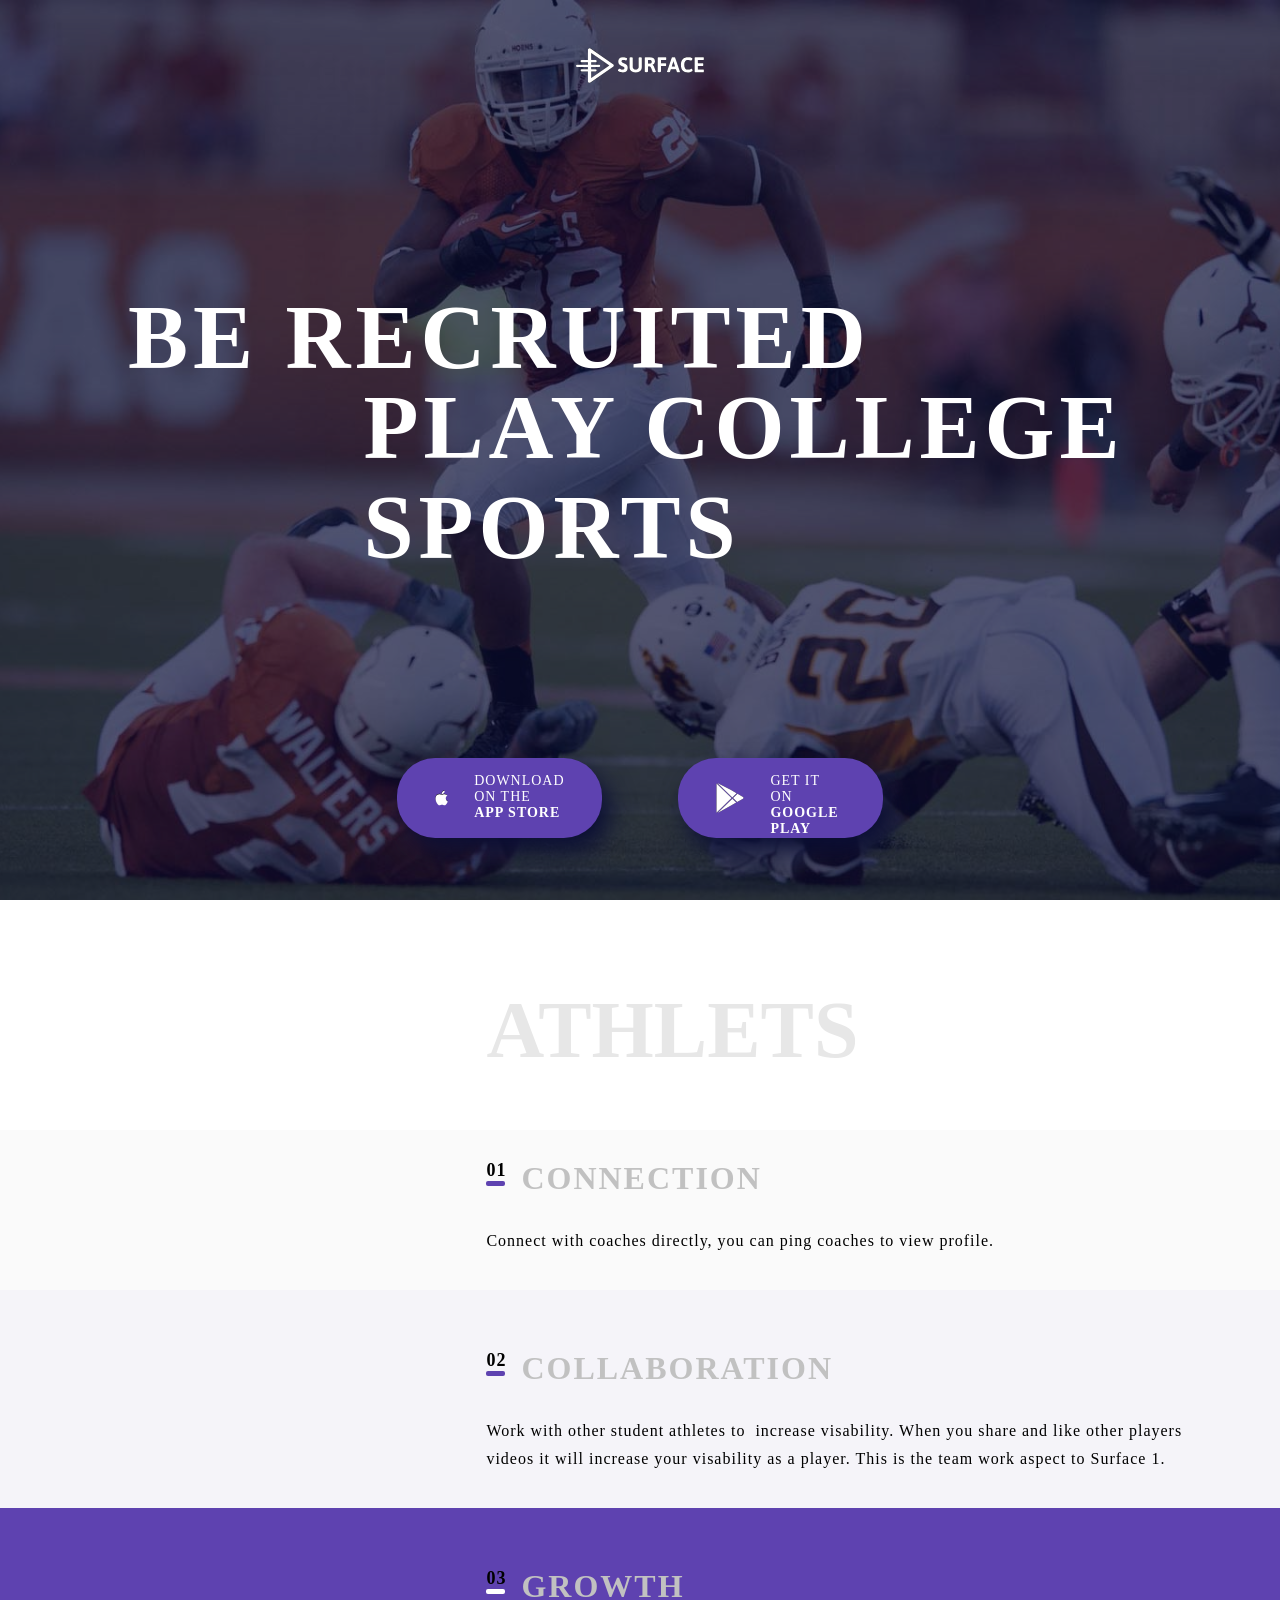
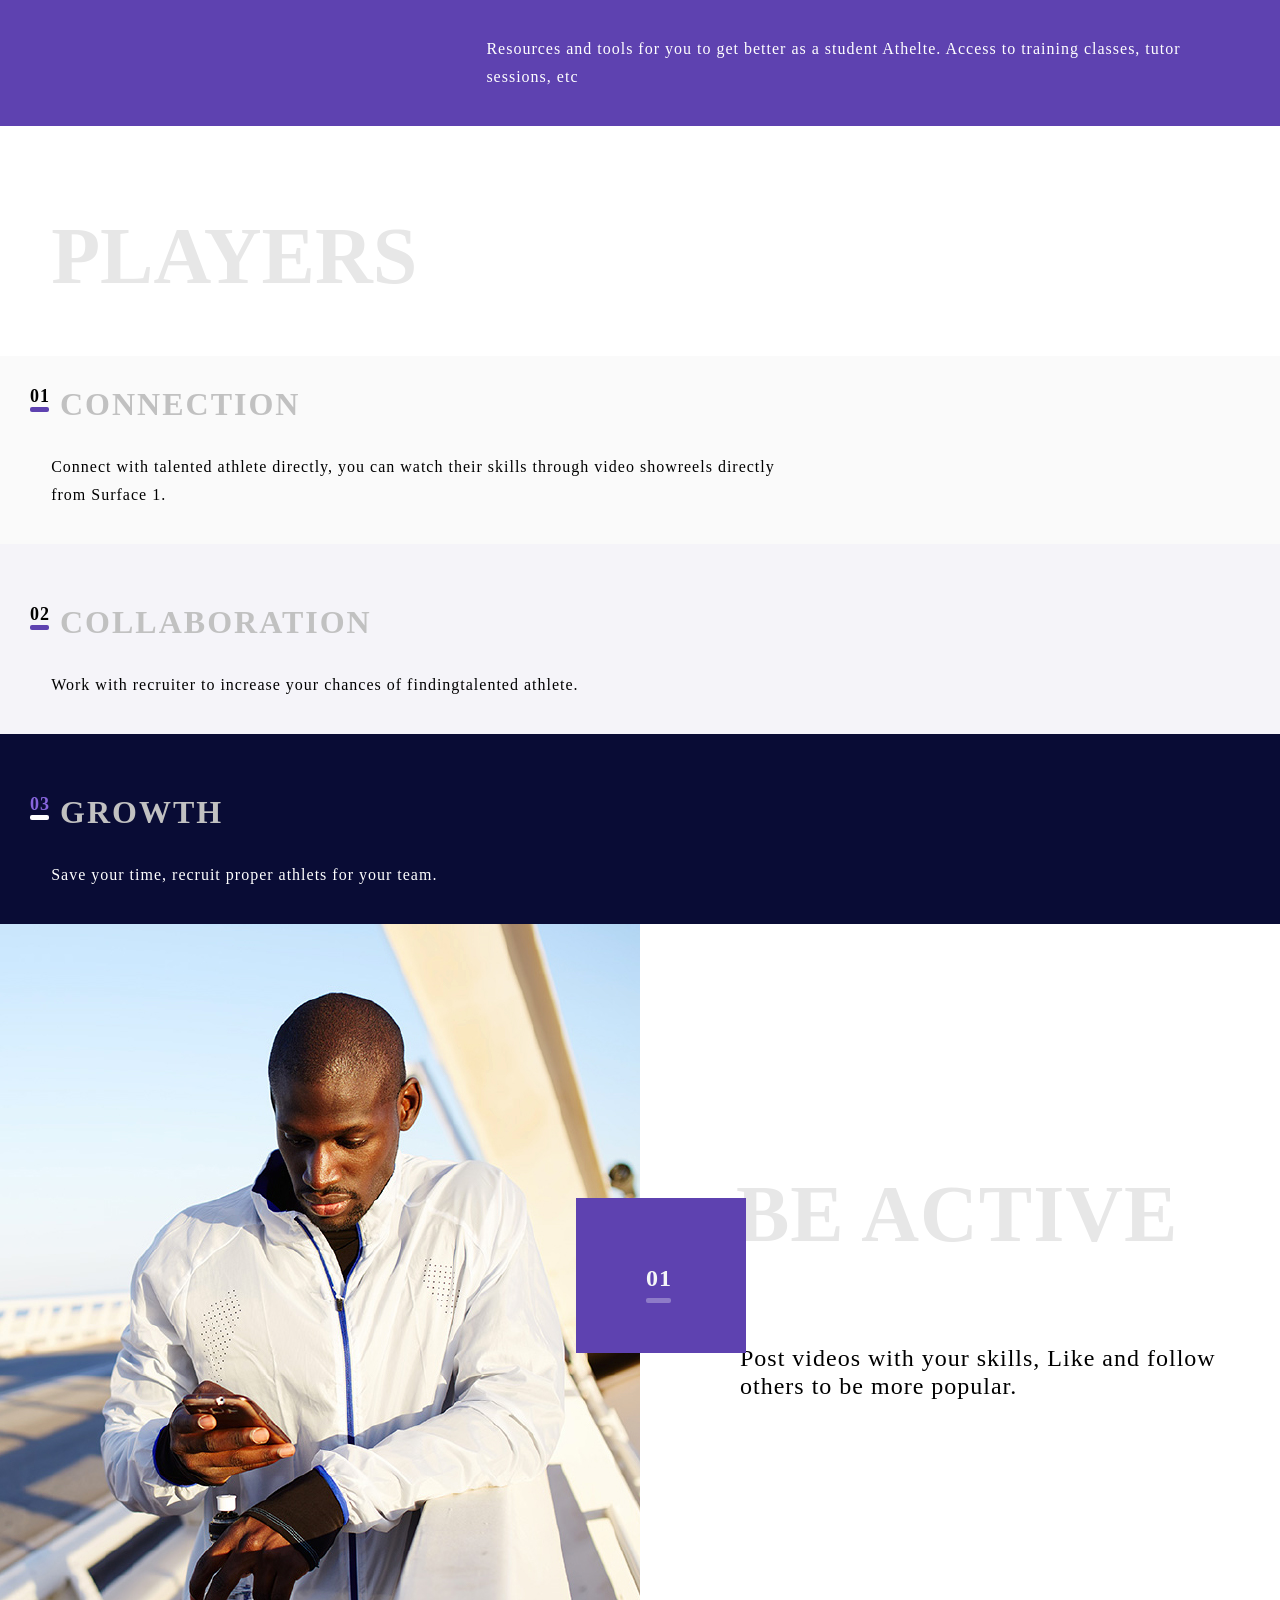
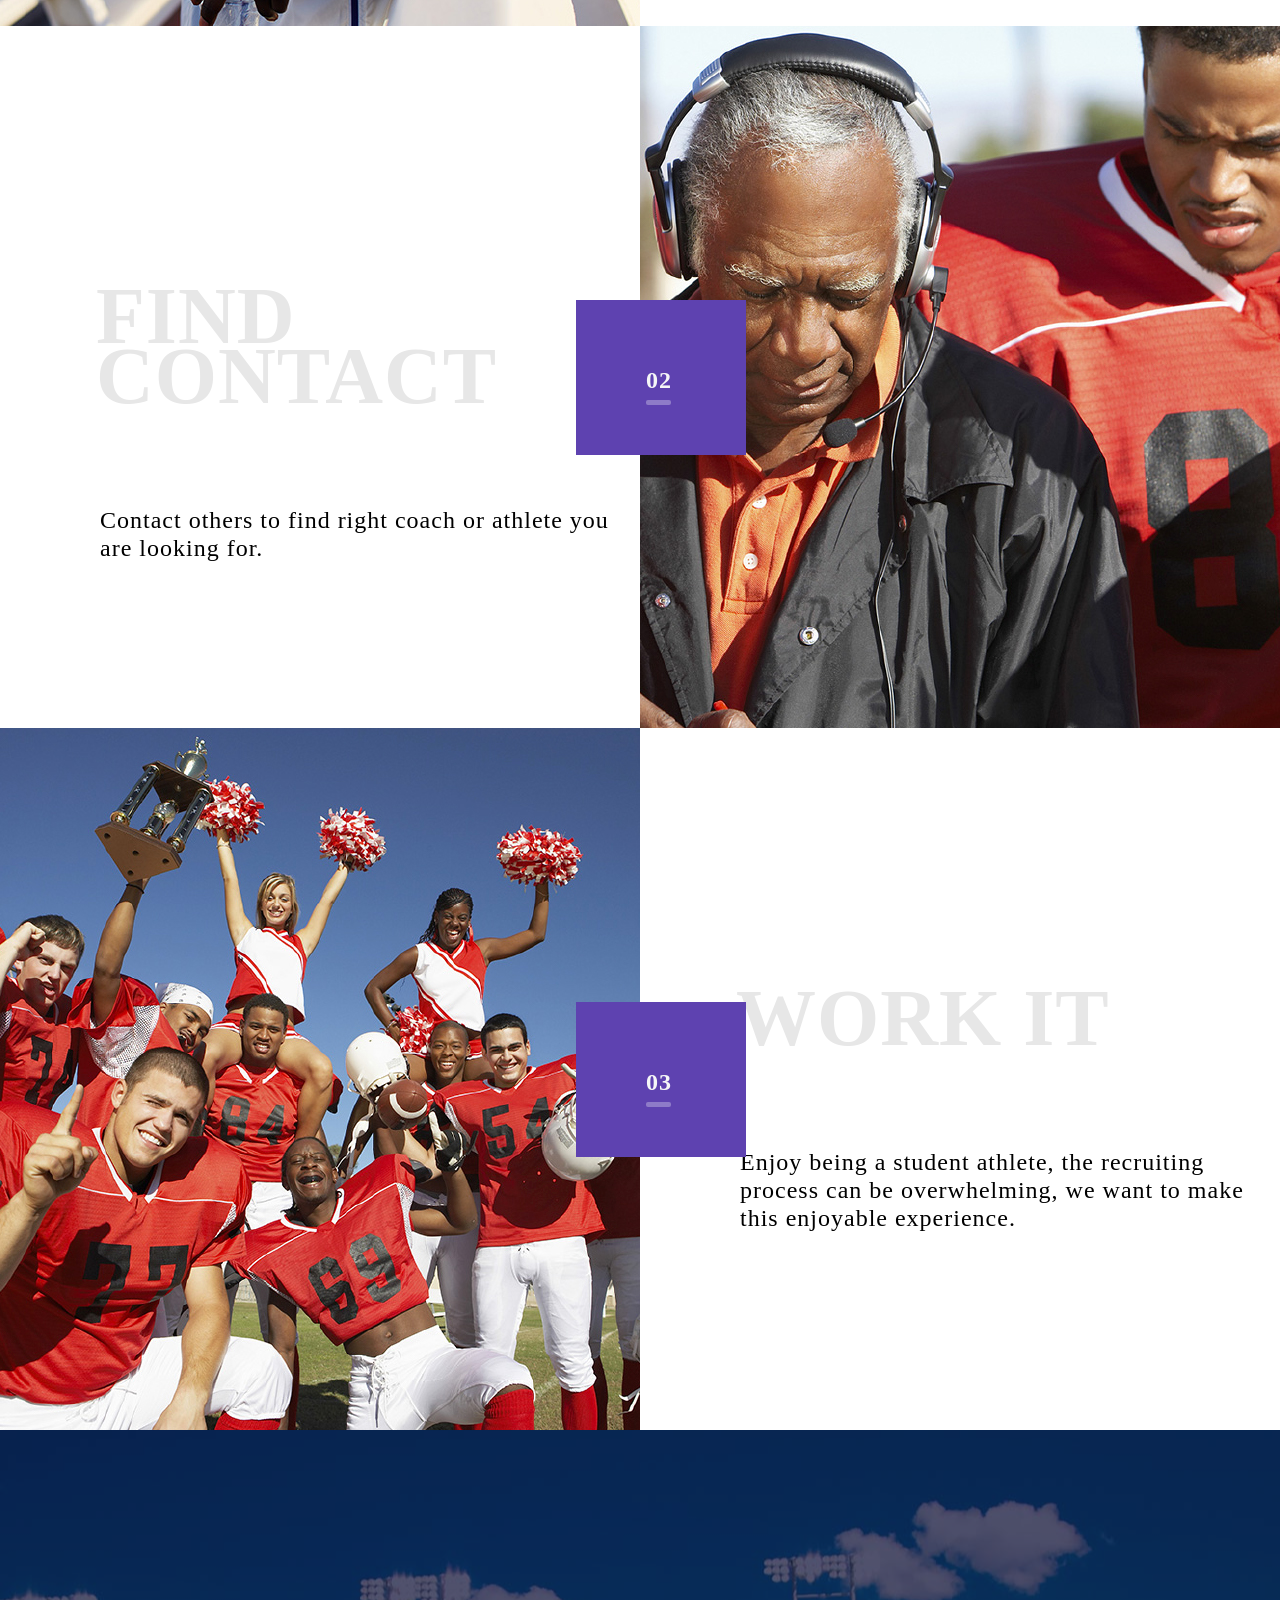
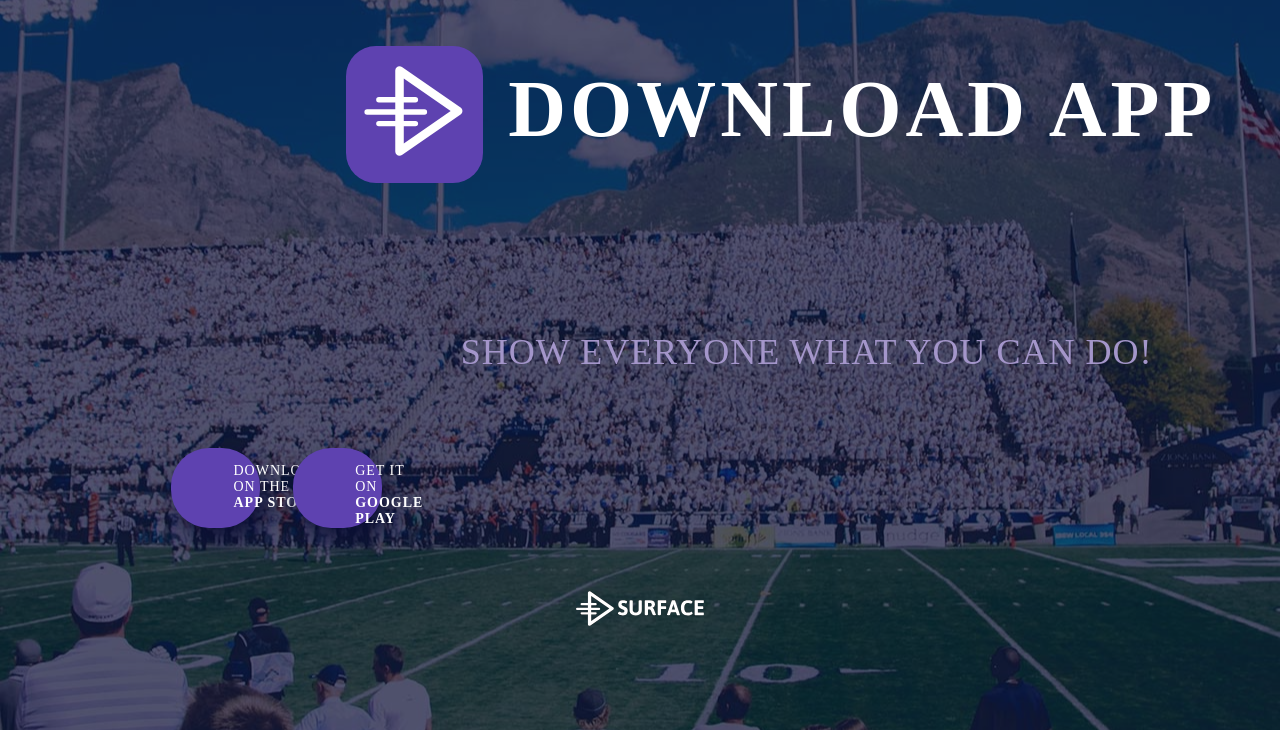
==== commit 00c32b5a: "Правки 10.04.20" ====
--- a/index.html
+++ b/index.html
@@ -27,27 +27,29 @@
 
       <h1 class="welcome-title">BE RECRUITED<span class="welcome-title-second">PLAY COLLEGE SPORTS</span></h1>
 
-      <a class="button-link" href="#0">
-        <svg class="apple-logo" xmlns="http://www.w3.org/2000/svg" viewBox="0 0 170 170">
-          <path
-            d="M150.37 130.25c-2.45 5.66-5.35 10.87-8.71 15.66-4.58 6.53-8.33 11.05-11.22 13.56-4.48 4.12-9.28 6.23-14.42 6.35-3.69 0-8.14-1.05-13.32-3.18-5.197-2.12-9.973-3.17-14.34-3.17-4.58 0-9.492 1.05-14.746 3.17-5.262 2.13-9.5 3.24-12.742 3.35-4.93.21-9.842-1.96-14.746-6.52-3.13-2.73-7.045-7.41-11.735-14.04-5.03-7.08-9.168-15.29-12.41-24.65-3.47-10.11-5.21-19.9-5.21-29.378 0-10.857 2.346-20.22 7.045-28.068C27.508 57.03 32.42 52.06 38.57 48.41s12.793-5.51 19.948-5.63c3.915 0 9.05 1.21 15.43 3.59 6.36 2.39 10.446 3.6 12.237 3.6 1.34 0 5.877-1.416 13.57-4.24 7.275-2.617 13.415-3.7 18.445-3.274 13.63 1.1 23.87 6.473 30.68 16.153-12.19 7.385-18.22 17.73-18.1 31 .11 10.338 3.86 18.94 11.23 25.77 3.34 3.17 7.07 5.62 11.22 7.36-.9 2.61-1.85 5.11-2.86 7.51zM119.11 7.24c0 8.102-2.96 15.667-8.86 22.67-7.12 8.323-15.732 13.133-25.07 12.374-.12-.972-.19-1.995-.19-3.07 0-7.778 3.387-16.102 9.4-22.908 3.002-3.446 6.82-6.31 11.45-8.597 4.62-2.253 8.99-3.498 13.1-3.71.12 1.082.17 2.165.17 3.24z" />
-        </svg>
-        <span class="button-text">
-          <span class="button-title">download on the</span>
-          <span class="button-link-text">app store</span>
-        </span>
-      </a>
-
-      <a class="button-link" href="#0">
-        <svg class="google-play" xmlns="http://www.w3.org/2000/svg" viewBox="0 0 505.499 505.499">
-          <path
-            d="M471.497 234.466l-92.082-53.135-75.733 73.208 69.215 66.907 98.6-56.91c5.43-3.133 8.677-8.756 8.677-15.03 0-6.275-3.245-11.898-8.677-15.04zM363.785 172.3l-101.332-58.497L40.375 0l250.828 242.47M44.063 505.5l218.77-120.512 94.435-54.515-66.065-63.87M25.56 9.815l-.236 489.67L278.72 254.534" />
-        </svg>
-        <span class="button-text">
-          <span class="button-title">get it on</span>
-          <span class="button-link-text">google play</span>
-        </span>
-      </a>
+      <div class="button">
+        <a class="button-link" href="#0">
+          <svg class="apple-logo" xmlns="http://www.w3.org/2000/svg" viewBox="0 0 170 170">
+            <path
+              d="M150.37 130.25c-2.45 5.66-5.35 10.87-8.71 15.66-4.58 6.53-8.33 11.05-11.22 13.56-4.48 4.12-9.28 6.23-14.42 6.35-3.69 0-8.14-1.05-13.32-3.18-5.197-2.12-9.973-3.17-14.34-3.17-4.58 0-9.492 1.05-14.746 3.17-5.262 2.13-9.5 3.24-12.742 3.35-4.93.21-9.842-1.96-14.746-6.52-3.13-2.73-7.045-7.41-11.735-14.04-5.03-7.08-9.168-15.29-12.41-24.65-3.47-10.11-5.21-19.9-5.21-29.378 0-10.857 2.346-20.22 7.045-28.068C27.508 57.03 32.42 52.06 38.57 48.41s12.793-5.51 19.948-5.63c3.915 0 9.05 1.21 15.43 3.59 6.36 2.39 10.446 3.6 12.237 3.6 1.34 0 5.877-1.416 13.57-4.24 7.275-2.617 13.415-3.7 18.445-3.274 13.63 1.1 23.87 6.473 30.68 16.153-12.19 7.385-18.22 17.73-18.1 31 .11 10.338 3.86 18.94 11.23 25.77 3.34 3.17 7.07 5.62 11.22 7.36-.9 2.61-1.85 5.11-2.86 7.51zM119.11 7.24c0 8.102-2.96 15.667-8.86 22.67-7.12 8.323-15.732 13.133-25.07 12.374-.12-.972-.19-1.995-.19-3.07 0-7.778 3.387-16.102 9.4-22.908 3.002-3.446 6.82-6.31 11.45-8.597 4.62-2.253 8.99-3.498 13.1-3.71.12 1.082.17 2.165.17 3.24z" />
+          </svg>
+          <span class="button-text">
+            <span class="button-title">download on the</span>
+            <span class="button-link-text">app store</span>
+          </span>
+        </a>
+
+        <a class="button-link" href="#0">
+          <svg class="google-play" xmlns="http://www.w3.org/2000/svg" viewBox="0 0 505.499 505.499">
+            <path
+              d="M471.497 234.466l-92.082-53.135-75.733 73.208 69.215 66.907 98.6-56.91c5.43-3.133 8.677-8.756 8.677-15.03 0-6.275-3.245-11.898-8.677-15.04zM363.785 172.3l-101.332-58.497L40.375 0l250.828 242.47M44.063 505.5l218.77-120.512 94.435-54.515-66.065-63.87M25.56 9.815l-.236 489.67L278.72 254.534" />
+          </svg>
+          <span class="button-text">
+            <span class="button-title">get it on</span>
+            <span class="button-link-text">google play</span>
+          </span>
+        </a>
+      </div>
     </div>
   </header>
 
@@ -157,27 +159,30 @@
       </a>
       <a class="download-link" href="#0">download app</a>
       <h1 class="footer-title">Show everyone what you can do!</h1>
-      <a class="button-link" href="#0">
-        <svg class="apple-logo" xmlns="http://www.w3.org/2000/svg" viewBox="0 0 170 170">
-          <path
-            d="M150.37 130.25c-2.45 5.66-5.35 10.87-8.71 15.66-4.58 6.53-8.33 11.05-11.22 13.56-4.48 4.12-9.28 6.23-14.42 6.35-3.69 0-8.14-1.05-13.32-3.18-5.197-2.12-9.973-3.17-14.34-3.17-4.58 0-9.492 1.05-14.746 3.17-5.262 2.13-9.5 3.24-12.742 3.35-4.93.21-9.842-1.96-14.746-6.52-3.13-2.73-7.045-7.41-11.735-14.04-5.03-7.08-9.168-15.29-12.41-24.65-3.47-10.11-5.21-19.9-5.21-29.378 0-10.857 2.346-20.22 7.045-28.068C27.508 57.03 32.42 52.06 38.57 48.41s12.793-5.51 19.948-5.63c3.915 0 9.05 1.21 15.43 3.59 6.36 2.39 10.446 3.6 12.237 3.6 1.34 0 5.877-1.416 13.57-4.24 7.275-2.617 13.415-3.7 18.445-3.274 13.63 1.1 23.87 6.473 30.68 16.153-12.19 7.385-18.22 17.73-18.1 31 .11 10.338 3.86 18.94 11.23 25.77 3.34 3.17 7.07 5.62 11.22 7.36-.9 2.61-1.85 5.11-2.86 7.51zM119.11 7.24c0 8.102-2.96 15.667-8.86 22.67-7.12 8.323-15.732 13.133-25.07 12.374-.12-.972-.19-1.995-.19-3.07 0-7.778 3.387-16.102 9.4-22.908 3.002-3.446 6.82-6.31 11.45-8.597 4.62-2.253 8.99-3.498 13.1-3.71.12 1.082.17 2.165.17 3.24z" />
-        </svg>
-        <span class="button-text">
-          <span class="button-title">download on the</span>
-          <span class="button-link-text">app store</span>
-        </span>
-      </a>
-
-      <a class="button-link" href="#0">
-        <svg class="google-play" xmlns="http://www.w3.org/2000/svg" viewBox="0 0 505.499 505.499">
-          <path
-            d="M471.497 234.466l-92.082-53.135-75.733 73.208 69.215 66.907 98.6-56.91c5.43-3.133 8.677-8.756 8.677-15.03 0-6.275-3.245-11.898-8.677-15.04zM363.785 172.3l-101.332-58.497L40.375 0l250.828 242.47M44.063 505.5l218.77-120.512 94.435-54.515-66.065-63.87M25.56 9.815l-.236 489.67L278.72 254.534" />
-        </svg>
-        <span class="button-text">
-          <span class="button-title">get it on</span>
-          <span class="button-link-text">google play</span>
-        </span>
-      </a>
+
+      <div class="button">
+        <a class="button-link" href="#0">
+          <svg class="apple-logo" xmlns="http://www.w3.org/2000/svg" viewBox="0 0 170 170">
+            <path
+              d="M150.37 130.25c-2.45 5.66-5.35 10.87-8.71 15.66-4.58 6.53-8.33 11.05-11.22 13.56-4.48 4.12-9.28 6.23-14.42 6.35-3.69 0-8.14-1.05-13.32-3.18-5.197-2.12-9.973-3.17-14.34-3.17-4.58 0-9.492 1.05-14.746 3.17-5.262 2.13-9.5 3.24-12.742 3.35-4.93.21-9.842-1.96-14.746-6.52-3.13-2.73-7.045-7.41-11.735-14.04-5.03-7.08-9.168-15.29-12.41-24.65-3.47-10.11-5.21-19.9-5.21-29.378 0-10.857 2.346-20.22 7.045-28.068C27.508 57.03 32.42 52.06 38.57 48.41s12.793-5.51 19.948-5.63c3.915 0 9.05 1.21 15.43 3.59 6.36 2.39 10.446 3.6 12.237 3.6 1.34 0 5.877-1.416 13.57-4.24 7.275-2.617 13.415-3.7 18.445-3.274 13.63 1.1 23.87 6.473 30.68 16.153-12.19 7.385-18.22 17.73-18.1 31 .11 10.338 3.86 18.94 11.23 25.77 3.34 3.17 7.07 5.62 11.22 7.36-.9 2.61-1.85 5.11-2.86 7.51zM119.11 7.24c0 8.102-2.96 15.667-8.86 22.67-7.12 8.323-15.732 13.133-25.07 12.374-.12-.972-.19-1.995-.19-3.07 0-7.778 3.387-16.102 9.4-22.908 3.002-3.446 6.82-6.31 11.45-8.597 4.62-2.253 8.99-3.498 13.1-3.71.12 1.082.17 2.165.17 3.24z" />
+          </svg>
+          <span class="button-text">
+            <span class="button-title">download on the</span>
+            <span class="button-link-text">app store</span>
+          </span>
+        </a>
+
+        <a class="button-link" href="#0">
+          <svg class="google-play" xmlns="http://www.w3.org/2000/svg" viewBox="0 0 505.499 505.499">
+            <path
+              d="M471.497 234.466l-92.082-53.135-75.733 73.208 69.215 66.907 98.6-56.91c5.43-3.133 8.677-8.756 8.677-15.03 0-6.275-3.245-11.898-8.677-15.04zM363.785 172.3l-101.332-58.497L40.375 0l250.828 242.47M44.063 505.5l218.77-120.512 94.435-54.515-66.065-63.87M25.56 9.815l-.236 489.67L278.72 254.534" />
+          </svg>
+          <span class="button-text">
+            <span class="button-title">get it on</span>
+            <span class="button-link-text">google play</span>
+          </span>
+        </a>
+      </div>
       <svg class="header-logo" xmlns="http://www.w3.org/2000/svg" viewBox="0 0 972 264">
         <g fill="#ffffff" fill-rule="evenodd">
           <g fill-rule="nonzero" stroke-linecap="round" stroke-linejoin="round">
--- a/css/style.css
+++ b/css/style.css
@@ -31,12 +31,12 @@
 }
 
 .welcome {
-  width:
-    /*100%*/
-    320px;
-  height:
-    /*100vh*/
-    567px;
+  width: 100%
+    /*320px*/
+  ;
+  min-height: 100vh
+    /*567px*/
+  ;
   position: relative;
   background: #0a0e34 url(../images/football_767.jpg) center / cover no-repeat;
 }
@@ -54,8 +54,6 @@
 
 .container {
   position: relative;
-  display: flex;
-  flex-wrap: wrap;
   z-index: 1;
 }
 
@@ -63,17 +61,17 @@
   background-image: url("../svg/surface_logo_text.svg");
   background-repeat: no-repeat;
   background-position: center;
-  width:
-    /*42%*/
-    133px;
+  width: 42%
+    /*133px*/
+  ;
   height:
     /*7vh*/
     38px;
   margin:
     /*5vh*/
-    30px auto
+    30px 29%
     /*24vh*/
-    135px auto;
+    135px 29%;
   fill: #ffffff;
 }
 
@@ -100,6 +98,11 @@
   margin-top: 28px
     /*5.291vh*/
   ;
+}
+
+.button {
+  display: flex;
+  flex-wrap: wrap;
 }
 
 .button-link {
@@ -188,15 +191,8 @@
   margin: 20px 70px;
 }
 
-.athlets-list {
-  display: flex;
-  flex-wrap: wrap;
-}
-
 .athlets-list-cover {
   background-color: #fafafa;
-  display: flex;
-  flex-wrap: wrap;
 }
 
 .athlets-list-cover:nth-child(3n + 2) {
@@ -235,10 +231,11 @@
   text-transform: uppercase;
   display: flex;
   margin-left: 20px;
+  padding-top: 30px;
 }
 
 .athlets-list-cover:nth-of-type(1n + 2) .athlets-list-header {
-  margin-top: 60px;
+  padding-top: 60px;
 }
 
 .athlets-list-cover:nth-of-type(3n + 3) .athlets-list-item::after {
@@ -254,7 +251,8 @@
   color: #000000;
   font-family: "Open Sans";
   font-weight: 400;
-  margin: 25px 20px 50px 20px;
+  margin: 25px 20px 0 20px;
+  padding-bottom: 50px;
 }
 
 .athlets-list-cover:nth-of-type(3n) .athlets-list-text {
@@ -278,15 +276,8 @@
   margin: 20px 10px;
 }
 
-.players-list {
-  display: flex;
-  flex-wrap: wrap;
-}
-
 .players-list-cover {
   background-color: #fafafa;
-  display: flex;
-  flex-wrap: wrap;
 }
 
 .players-list-cover:nth-child(3n + 2) {
@@ -325,6 +316,7 @@
   text-transform: uppercase;
   display: flex;
   margin-left: 20px;
+  padding-top: 30px;
 }
 
 .players-list-text {
@@ -336,7 +328,8 @@
   color: #000000;
   font-family: "Open Sans";
   font-weight: 400;
-  margin: 25px 20px 50px 20px;
+  margin: 25px 20px 0 20px;
+  padding-bottom: 50px;
 }
 
 .players-list-cover:nth-of-type(3n) .players-list-text {
@@ -344,7 +337,7 @@
 }
 
 .players-list-cover:nth-of-type(1n + 2) .players-list-header {
-  margin-top: 60px;
+  padding-top: 60px;
 }
 
 .players-list-cover:nth-of-type(3n + 3) .players-list-item {
@@ -428,8 +421,12 @@
 }
 
 .footer {
-  width: 320px;
-  height: 567px;
+  width: 100%
+    /*320px*/
+  ;
+  min-height: 100vh
+    /*567px*/
+  ;
   position: relative;
   background: #0a0e34 url(../images/game_767.jpg) center / cover no-repeat;
 }
@@ -502,7 +499,7 @@
     width: 100%
       /*770px*/
     ;
-    height: 100vh
+    min-height: 100vh
       /*955px*/
     ;
     position: relative;
@@ -522,8 +519,6 @@
 
   .container {
     position: relative;
-    display: flex;
-    flex-wrap: wrap;
     z-index: 1;
   }
 
@@ -531,11 +526,13 @@
     background-image: url("../svg/surface_logo_text.svg");
     background-repeat: no-repeat;
     background-position: center;
-    width: 205px;
+    width: 28%
+      /*205px*/
+    ;
     height: 60px;
     margin: 3.5vh
       /*37px*/
-      auto 0px auto;
+      36% 0px 36%;
     fill: #ffffff;
   }
 
@@ -554,6 +551,10 @@
     margin-left: 90px;
   }
 
+  .button {
+    display: flex;
+  }
+
   .button-link {
     font-size: 14px;
     letter-spacing: 1px;
@@ -565,12 +566,14 @@
     border: none;
     filter: drop-shadow(8px 13.856px 12px #0a0e34);
     border-radius: 38px;
-    width: 310px;
+    width: 40%
+      /*310px*/
+    ;
     height: 80px;
     background-color: #5e42b0;
-    margin: 0 auto 5vh
+    margin: 0 5% 5vh
       /*90px*/
-      auto;
+      5%;
     display: flex;
     padding: 15px 37px;
   }
@@ -628,19 +631,14 @@
 
   .athlets-image {
     top: 0;
-    right: 360px;
+    right: 60%
+      /*360px*/
+    ;
     position: absolute;
-  }
-
-  .athlets-list {
-    display: flex;
-    flex-wrap: wrap;
   }
 
   .athlets-list-cover {
     background-color: #fafafa;
-    display: flex;
-    flex-wrap: wrap;
   }
 
   .athlets-list-cover:nth-child(3n + 2) {
@@ -678,11 +676,10 @@
     font-weight: 700;
     text-transform: uppercase;
     display: flex;
-    margin-left: 290px;
-  }
-
-  .athlets-list-cover:nth-of-type(1n + 2) .athlets-list-header {
-    margin-top: 30px;
+    margin-left: 38%
+      /*290px*/
+    ;
+    padding-top: 30px;
   }
 
   .athlets-list-cover:nth-of-type(3n + 3) .athlets-list-item::after {
@@ -690,7 +687,9 @@
   }
 
   .athlets-list-text {
-    width: 445px;
+    width: 58%
+      /*445px*/
+    ;
     height: auto;
     font-size: 16px;
     letter-spacing: 1px;
@@ -698,7 +697,8 @@
     color: #000000;
     font-family: "Open Sans";
     font-weight: 400;
-    margin: 30px 30px 35px 290px;
+    margin: 30px 4% 0 38%;
+    padding-bottom: 35px;
   }
 
   .athlets-list-cover:nth-of-type(3n) .athlets-list-text {
@@ -716,26 +716,22 @@
     font-weight: 700;
     margin-top: 85px;
     margin-bottom: 54px;
-    margin-left: 30px;
+    margin-left: 4%;
     text-transform: uppercase;
     position: relative;
   }
 
   .players-image {
     top: 0;
-    left: 360px;
+    right: 0;
+    left: 40%
+      /*360px*/
+    ;
     position: absolute;
-  }
-
-  .players-list {
-    display: flex;
-    flex-wrap: wrap;
   }
 
   .players-list-cover {
     background-color: #fafafa;
-    display: flex;
-    flex-wrap: wrap;
     width: 100%;
   }
 
@@ -774,7 +770,10 @@
     text-transform: uppercase;
     display: flex;
     margin-left: 30px;
-    width: 445px;
+    width: 58%
+      /*445px*/
+    ;
+    padding-top: 30px;
   }
 
   .players-list-cover:nth-of-type(3n + 3) .athlets-list-item::after {
@@ -782,7 +781,9 @@
   }
 
   .players-list-text {
-    width: 445px;
+    width: 58%
+      /*445px*/
+    ;
     height: auto;
     font-size: 16px;
     letter-spacing: 1px;
@@ -790,14 +791,11 @@
     color: #000000;
     font-family: "Open Sans";
     font-weight: 400;
-    margin: 30px;
+    margin: 30px 4% 0 4%;
     display: block;
-  }
-
-  .players-list-cover:nth-of-type(1n + 2) .players-list-header {
-    margin-top: 30px;
-  }
- 
+    padding-bottom: 35px;
+  }
+
   .players-list-cover:nth-of-type(3n) .players-list-text {
     color: #ffffff;
   }
@@ -859,6 +857,7 @@
 
   .motivation-list-header {
     font-size: 80px;
+    line-height: 60px;
     color: #e7e7e7;
     font-family: "Open Sans";
     font-weight: 700;
@@ -883,7 +882,7 @@
     width: 100%
       /*770px*/
     ;
-    height: 100vh
+    min-height: 100vh
       /*955px*/
     ;
     position: relative;
@@ -903,8 +902,6 @@
 
   .footer-wrapper {
     position: relative;
-    display: flex;
-    flex-wrap: wrap;
     z-index: 1;
   }
 
@@ -937,6 +934,7 @@
     font-family: "Open Sans";
     font-weight: 700;
     margin: auto;
+    text-align: center;
   }
 
   .footer-title {
@@ -956,8 +954,461 @@
 
 
 @media (min-width: 961px) and (max-width: 1920px) {
+
   .welcome {
-    background-image: url(../images/football_1920.jpg);
+    width: 100%
+      /*1915px*/
+    ;
+    min-height: 100vh
+      /*955px*/
+    ;
+    position: relative;
+    background: #0a0e34 url(../images/football_1920.jpg) center / cover no-repeat;
+  }
+
+  .welcome::after {
+    content: "";
+    background-color: #0a0e34;
+    position: absolute;
+    top: 0;
+    right: 0;
+    bottom: 0;
+    left: 0;
+    opacity: 0.7;
+  }
+
+  .container {
+    position: relative;
+    z-index: 1;
+  }
+
+  .header-logo {
+    background-image: url("../svg/surface_logo_text.svg");
+    background-repeat: no-repeat;
+    background-position: center;
+    width: 10%
+      /*195px*/
+    ;
+    height: 55px;
+    margin: 4.2vh
+      /*40px*/
+      45% 0px 45%;
+    fill: #ffffff;
+  }
+
+  .welcome-title {
+    margin: 25vh 10% 20vh
+      /*295px 190px 220px*/
+    ;
+    font-size: 90px;
+    letter-spacing: 5px;
+    line-height: 31px;
+    color: #ffffff;
+    font-family: "Open Sans";
+    font-weight: 700;
+  }
+
+  .welcome-title-second {
+    font-size: 90px;
+    letter-spacing: 5px;
+    line-height: 100px;
+    display: block;
+    margin-top: 25px;
+    margin-left: 23%;
+  }
+
+  .button {
+    display: flex;
+  }
+
+  .button-link {
+    font-size: 14px;
+    letter-spacing: 1px;
+    color: #ffffff;
+    font-family: "Open Sans";
+    font-weight: 700;
+    text-transform: uppercase;
+    text-decoration: none;
+    border: none;
+    filter: drop-shadow(8px 13.856px 12px #0a0e34);
+    border-radius: 38px;
+    width: 16%
+      /*310px*/
+    ;
+    height: 80px;
+    background-color: #5e42b0;
+    display: flex;
+    padding: 15px 37px;
+    margin-left: 31%;
+    margin-right: 31%;
+  }
+
+  .button-link:nth-child(2n + 1) {
+    margin-right: 3%;
+  }
+
+  .button-link:nth-child(1n + 2) {
+    margin-left: 3%;
+  }
+
+  .apple-logo {
+    background-image: url("../svg/apple_logo_black.svg");
+    background-repeat: no-repeat;
+    background-position: center;
+    width: 45px;
+    fill: #ffffff;
+  }
+
+  .google-play {
+    background-image: url("../svg/google-play.svg");
+    background-repeat: no-repeat;
+    background-position: center;
+    width: 45px;
+    fill: #ffffff;
+  }
+
+  .button-text {
+    flex-direction: column;
+    margin-left: 25px;
+  }
+
+  .button-title {
+    font-size: 14px;
+    letter-spacing: 1px;
+    color: #ffffff;
+    font-family: "Open Sans";
+    font-weight: 300;
+    text-transform: uppercase;
+    display: block;
+  }
+
+  .button-link-text {
+    display: block;
+  }
+
+  .athlets {
+    position: relative;
+  }
+
+  .athlets-title {
+    font-size: 80px;
+    color: #e7e7e7;
+    font-family: "Open Sans";
+    font-weight: 700;
+    margin-top: 85px;
+    margin-bottom: 54px;
+    margin-left: 38%;
+    text-transform: uppercase;
+    position: relative;
+  }
+
+  .athlets-image {
+    top: -10vh;
+    right: 60%;
+    position: absolute;
+  }
+
+  .athlets-list-cover {
+    background-color: #fafafa;
+  }
+
+  .athlets-list-cover:nth-child(3n + 2) {
+    background-color: #f5f4f9;
+  }
+
+  .athlets-list-cover:nth-child(3n + 3) {
+    background-color: #5e42b0;
+  }
+
+  .athlets-list-item {
+    font-size: 18px;
+    letter-spacing: 1px;
+    color: #000000;
+    font-family: "Open Sans";
+    font-weight: 700;
+    width: 20px;
+    margin-right: 15px;
+  }
+
+  .athlets-list-item::after {
+    content: "";
+    display: block;
+    width: 19px;
+    height: 5px;
+    border-radius: 2px;
+    background-color: #5e42b0;
+  }
+
+  .athlets-list-header {
+    font-size: 32px;
+    letter-spacing: 2px;
+    color: #c1c1c1;
+    font-family: "Open Sans";
+    font-weight: 700;
+    text-transform: uppercase;
+    display: flex;
+    margin-left: 38%;
+    padding-top: 30px;
+  }
+
+  .athlets-list-cover:nth-of-type(3n + 3) .athlets-list-item::after {
+    background-color: #ffffff;
+  }
+
+  .athlets-list-text {
+    width: 58%;
+    height: auto;
+    font-size: 16px;
+    letter-spacing: 1px;
+    line-height: 28px;
+    color: #000000;
+    font-family: "Open Sans";
+    font-weight: 400;
+    margin: 30px 4% 0 38%;
+    padding-bottom: 35px;
+  }
+
+  .athlets-list-cover:nth-of-type(3n) .athlets-list-text {
+    color: #ffffff;
+  }
+
+  .players {
+    position: relative;
+  }
+
+  .players-title {
+    font-size: 80px;
+    color: #e7e7e7;
+    font-family: "Open Sans";
+    font-weight: 700;
+    margin-top: 85px;
+    margin-bottom: 54px;
+    margin-left: 4%;
+    text-transform: uppercase;
+    position: relative;
+  }
+
+  .players-image {
+    top: -10vh;
+    right: 0;
+    left: 40%;
+    position: absolute;
+  }
+
+  .players-list-cover {
+    background-color: #fafafa;
+    width: 100%;
+  }
+
+  .players-list-cover:nth-child(3n + 2) {
+    background-color: #f5f4f9;
+  }
+
+  .players-list-cover:nth-child(3n + 3) {
+    background-color: #090c35;
+  }
+
+  .players-list-item {
+    font-size: 18px;
+    letter-spacing: 1px;
+    color: #000000;
+    font-family: "Open Sans";
+    font-weight: 700;
+    width: 20px;
+  }
+
+  .players-list-item::after {
+    content: "";
+    display: block;
+    width: 19px;
+    height: 5px;
+    border-radius: 2px;
+    background-color: #5e42b0;
+  }
+
+  .players-list-header {
+    font-size: 32px;
+    letter-spacing: 2px;
+    color: #c1c1c1;
+    font-family: "Open Sans";
+    font-weight: 700;
+    text-transform: uppercase;
+    display: flex;
+    margin-left: 30px;
+    width: 58%;
+    padding-top: 30px;
+  }
+
+  .players-list-cover:nth-of-type(3n + 3) .athlets-list-item::after {
+    background-color: #ffffff;
+  }
+
+  .players-list-text {
+    width: 58%;
+    height: auto;
+    font-size: 16px;
+    letter-spacing: 1px;
+    line-height: 28px;
+    color: #000000;
+    font-family: "Open Sans";
+    font-weight: 400;
+    margin: 30px 4% 0 4%;
+    display: block;
+    padding-bottom: 35px;
+  }
+
+  .players-list-cover:nth-of-type(3n) .players-list-text {
+    color: #ffffff;
+  }
+
+  .players-list-cover:nth-of-type(3n + 3) .players-list-item {
+    color: #8765dd;
+  }
+
+  .players-list-cover:nth-of-type(3n + 3) .players-list-item::after {
+    background-color: #ffffff;
+  }
+
+  .motivation-list {
+    display: flex;
+    flex-wrap: wrap;
+  }
+
+  .motivation-list:nth-of-type(2) {
+    flex-direction: row-reverse;
+  }
+
+  .motivation-image-first {
+    width: 50%;
+  }
+
+  .motivation-image-second {
+    width: 50%;
+  }
+
+  .motivation-image-third {
+    width: 50%;
+  }
+
+  .motivation-list-item {
+    background-color: #5e42b0;
+    width: 170px;
+    height: 155px;
+    font-size: 24px;
+    letter-spacing: 1px;
+    color: #f5f6f7;
+    font-family: "Open Sans";
+    font-weight: 700;
+    position: absolute;
+    line-height: 40px;
+    padding: 60px 70px;
+    top: calc(50% - 155px/2);
+    left: calc(50% - 120%/2);
+  }
+
+  .motivation-list:nth-of-type(2n) .motivation-list-item {
+    left: calc(50% + 80%/2);
+  }
+
+
+  .motivation-list-item::after {
+    content: "";
+    display: block;
+    width: 25px;
+    height: 5px;
+    border-radius: 2px;
+    background-color: #ffffff;
+    opacity: 0.3;
+  }
+
+  .motivation-card {
+    position: relative;
+    width: 50%;
+  }
+
+  .motivation-list-header {
+    width: 70%;
+    font-size: 80px;
+    line-height: 60px;
+    color: #e7e7e7;
+    font-family: "Open Sans";
+    font-weight: 700;
+    text-transform: uppercase;
+    margin: 260px 15% 0 15%;
+  }
+
+  .motivation-list-text {
+    width: 80%;
+    height: auto;
+    font-size: 24px;
+    letter-spacing: 1px;
+    line-height: 28px;
+    color: #000000;
+    font-family: "Open Sans";
+    font-weight: 400;
+    margin: 100px;
+  }
+
+  .footer {
+    width: 100%;
+    min-height: 100vh;
+    position: relative;
+    background: #0a0e34 url(../images/game_1280.jpg) center / cover no-repeat;
+  }
+
+  .footer::after {
+    content: "";
+    background-color: #0a0e34;
+    position: absolute;
+    top: 0;
+    right: 0;
+    bottom: 0;
+    left: 0;
+    opacity: 0.7;
+  }
+
+  .footer-wrapper {
+    position: relative;
+    z-index: 1;
+  }
+
+  .artwork {
+    background-color: #5e42b0;
+    width: 137px;
+    height: 137px;
+    border-radius: 30px;
+    margin: 24vh 2% 15vh 27%;
+  }
+
+  .footer-logo {
+    background-repeat: no-repeat;
+    background-position: center center;
+    width: 105px;
+    height: 90px;
+    fill: #ffffff;
+    margin: 20px 15px;
+  }
+
+  .download-link {
+    text-transform: uppercase;
+    text-decoration: none;
+    font-size: 80px;
+letter-spacing: 4px;
+    color: #ffffff;
+    font-family: "Open Sans";
+    font-weight: 700;
+    margin-top: 26vh;
+    margin-left: 0;
+    margin-bottom: 1vh;
+  }
+
+  .footer-title {
+    font-size: 36px;
+    color: #a496ca;
+    font-family: "Open Sans";
+    font-weight: 400;
+    margin-left: 36%;
+    text-transform: uppercase;
   }
 }
 
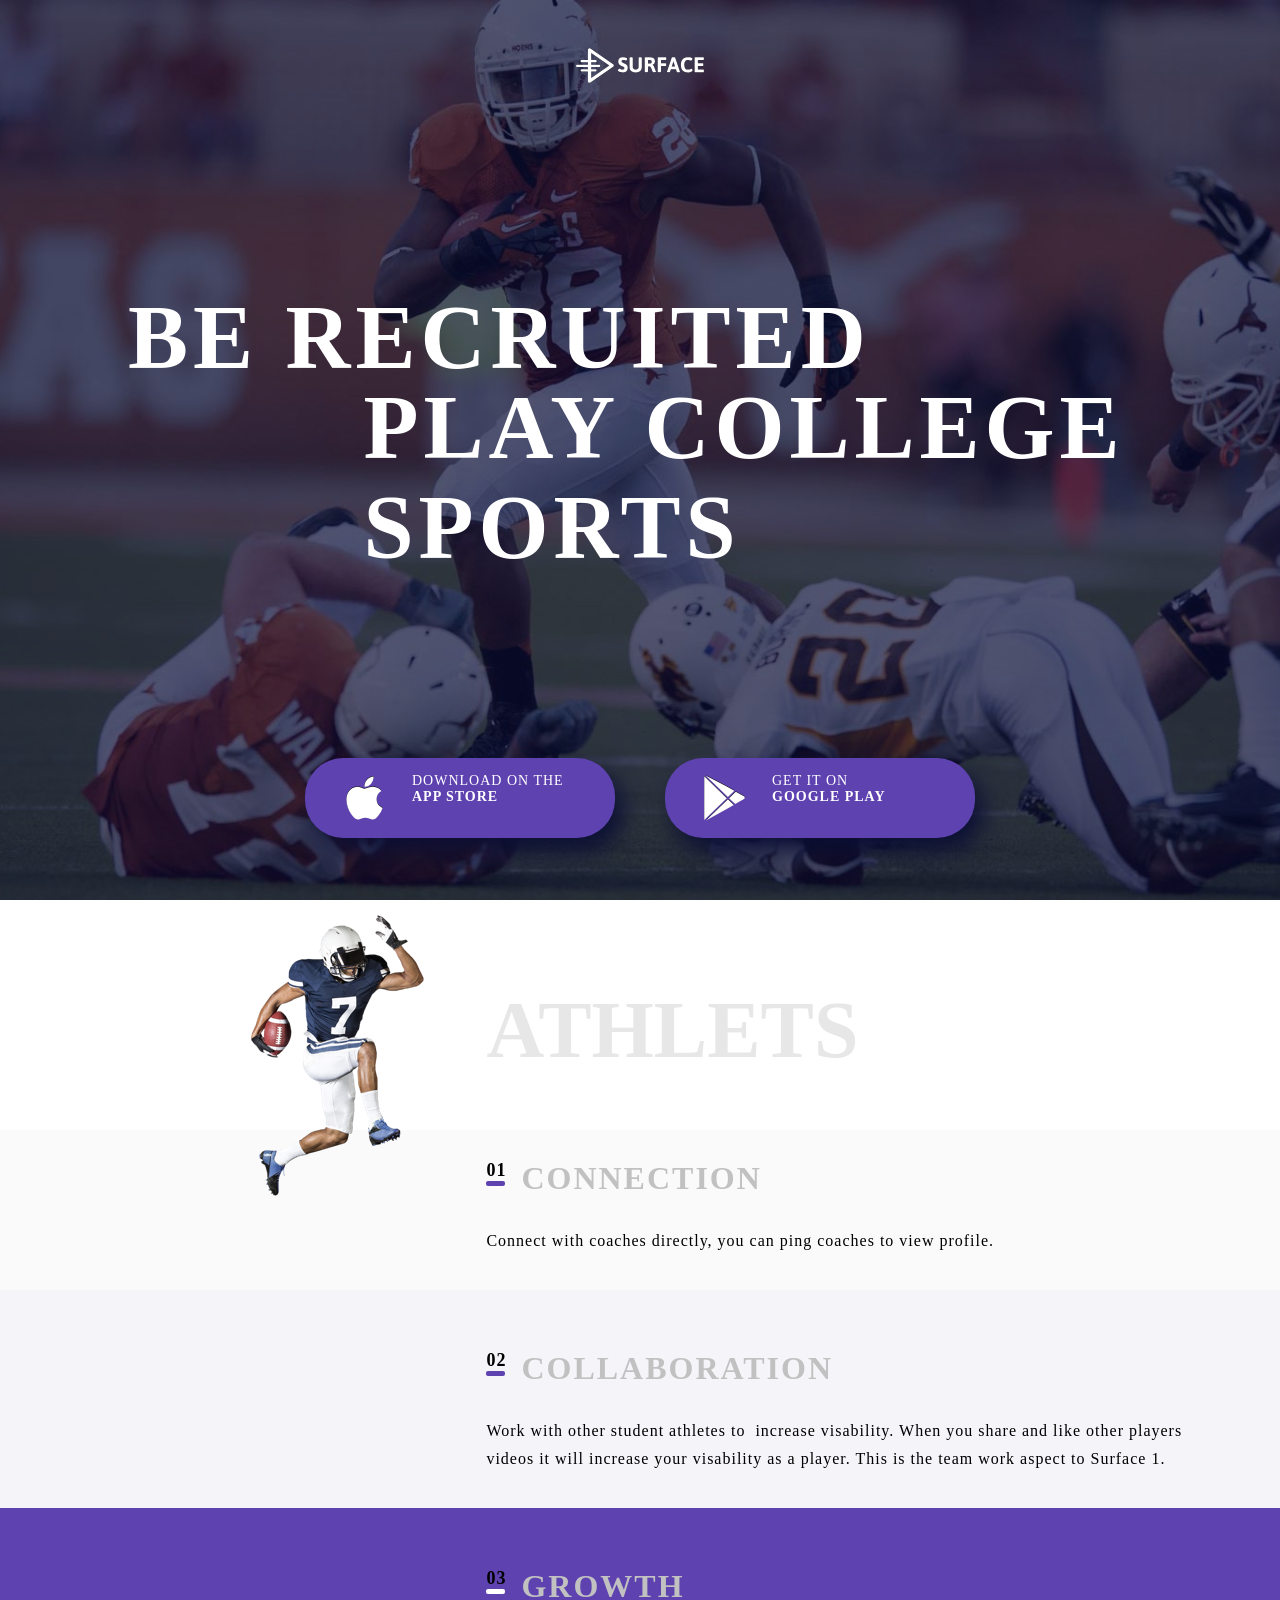
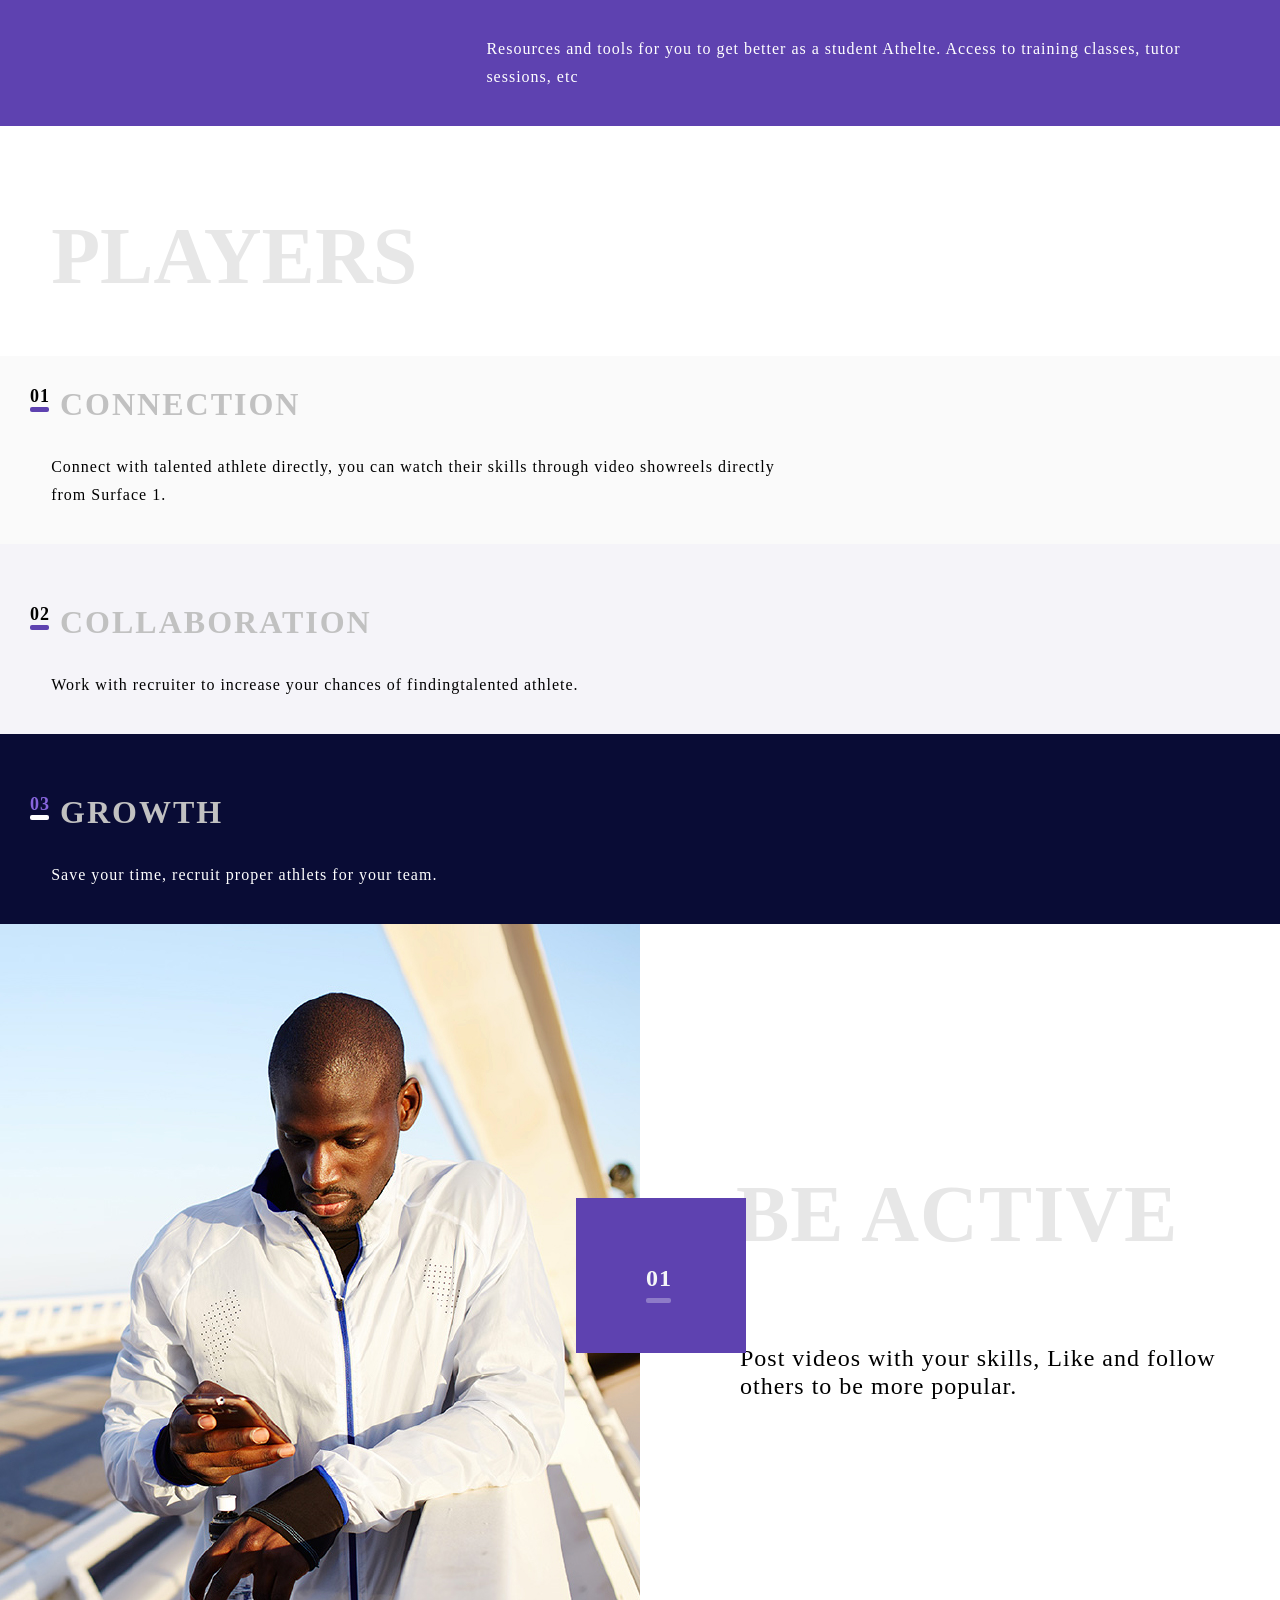
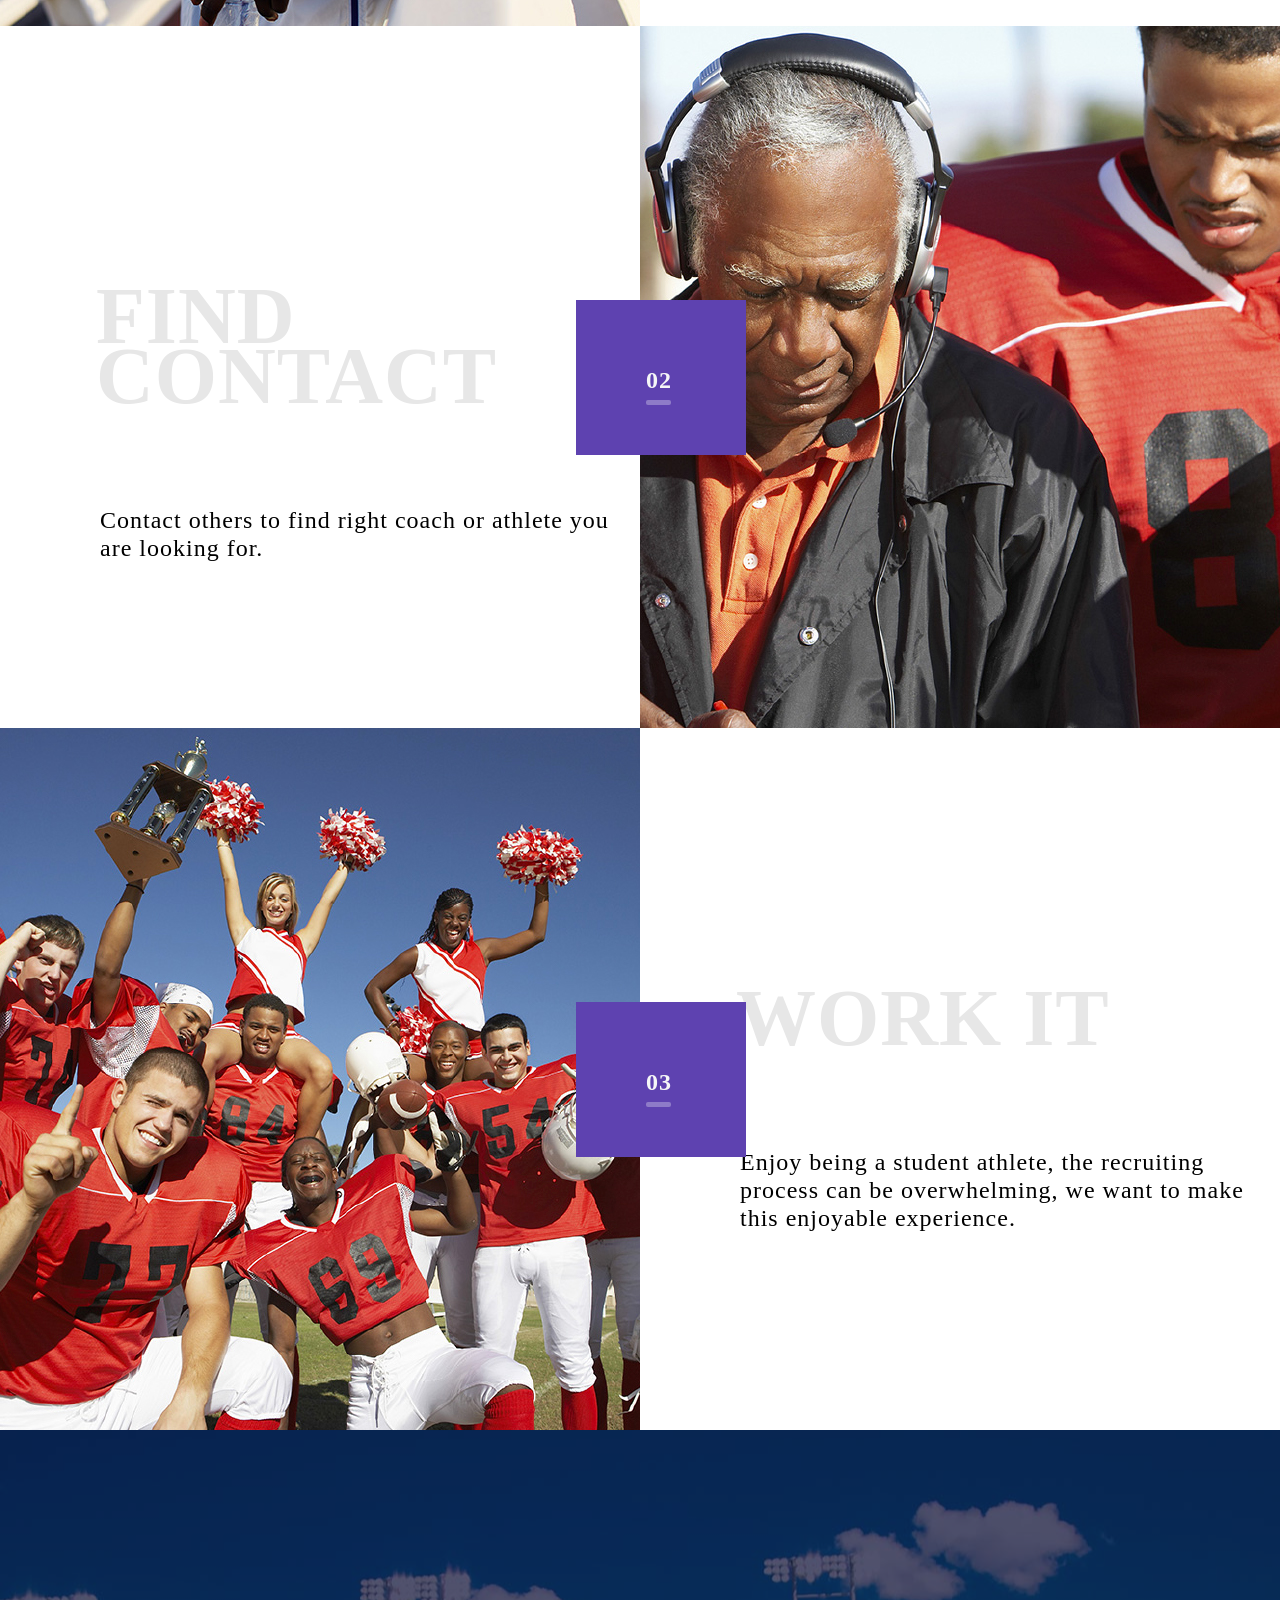
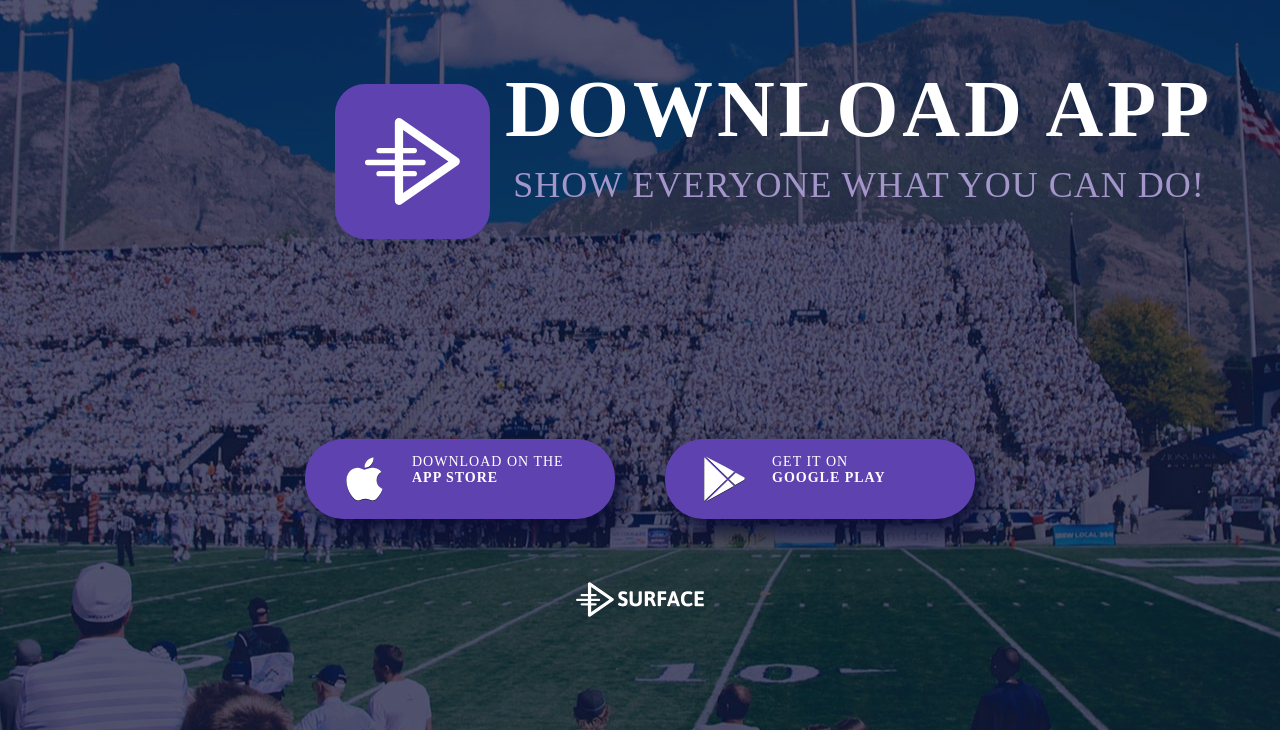
==== commit c160c3d4: "Правки 15.04.20" ====
--- a/index.html
+++ b/index.html
@@ -24,9 +24,7 @@
             fill-rule="nonzero" />
         </g>
       </svg>
-
       <h1 class="welcome-title">BE RECRUITED<span class="welcome-title-second">PLAY COLLEGE SPORTS</span></h1>
-
       <div class="button">
         <a class="button-link" href="#0">
           <svg class="apple-logo" xmlns="http://www.w3.org/2000/svg" viewBox="0 0 170 170">
@@ -52,7 +50,6 @@
       </div>
     </div>
   </header>
-
   <main class="holder">
     <section class="athlets">
       <h2 class="athlets-title">ATHLETS</h2>
@@ -85,7 +82,6 @@
         </div>
       </div>
     </section>
-
     <section class="players">
       <h2 class="players-title">Players</h2>
 
@@ -114,7 +110,6 @@
         </div>
       </div>
     </section>
-
     <section class="motivation">
       <div class="motivation-list">
         <img class="motivation-image-first" src="images/be-active_640.jpg" alt="мужчина смотрит в телефон">
@@ -123,7 +118,6 @@
           <p class="motivation-list-text">Post videos with your skills, Like and follow others to be more popular.</p>
         </div>
       </div>
-
       <div class="motivation-list">
         <img class="motivation-image-second" src="images/find-contact_640.jpg" alt="судья и игрок">
         <div class="motivation-card">
@@ -131,7 +125,6 @@
           <p class="motivation-list-text">Contact others to find right coach or athlete you are looking for. </p>
         </div>
       </div>
-
       <div class="motivation-list">
         <img class="motivation-image-third" src="images/work-it_640.jpg" alt="команда и группа поддержки">
         <div class="motivation-card">
@@ -142,10 +135,9 @@
       </div>
     </section>
   </main>
-
   <footer class="footer">
     <div class="footer-wrapper">
-      <a class="artwork" href="#0">
+      <div class="flex-container">
         <svg class="footer-logo" xmlns="http://www.w3.org/2000/svg" viewBox="0 0 288 264">
           <g fill-rule="evenodd">
             <path
@@ -156,10 +148,11 @@
               fill-rule="nonzero" stroke-linecap="round" stroke-linejoin="round" />
           </g>
         </svg>
-      </a>
-      <a class="download-link" href="#0">download app</a>
-      <h1 class="footer-title">Show everyone what you can do!</h1>
-
+        <div class="help-container">
+          <h2 class="download-link">download app</h2>
+          <p class="footer-title">Show everyone what you can do!<p>
+        </div>
+      </div>
       <div class="button">
         <a class="button-link" href="#0">
           <svg class="apple-logo" xmlns="http://www.w3.org/2000/svg" viewBox="0 0 170 170">
@@ -171,7 +164,6 @@
             <span class="button-link-text">app store</span>
           </span>
         </a>
-
         <a class="button-link" href="#0">
           <svg class="google-play" xmlns="http://www.w3.org/2000/svg" viewBox="0 0 505.499 505.499">
             <path
@@ -196,7 +188,6 @@
             fill-rule="nonzero" />
         </g>
       </svg>
-
     </div>
   </footer>
 </body>
--- a/css/style.css
+++ b/css/style.css
@@ -31,12 +31,8 @@
 }
 
 .welcome {
-  width: 100%
-    /*320px*/
-  ;
-  min-height: 100vh
-    /*567px*/
-  ;
+  width: 100% /*320px*/;
+  min-height: 100vh /*567px*/;
   position: relative;
   background: #0a0e34 url(../images/football_767.jpg) center / cover no-repeat;
 }
@@ -61,17 +57,9 @@
   background-image: url("../svg/surface_logo_text.svg");
   background-repeat: no-repeat;
   background-position: center;
-  width: 42%
-    /*133px*/
-  ;
-  height:
-    /*7vh*/
-    38px;
-  margin:
-    /*5vh*/
-    30px 29%
-    /*24vh*/
-    135px 29%;
+  width: 42% /*133px*/;
+  height: 38px;
+  margin: 30px 29% 135px 29%;
   fill: #ffffff;
 }
 
@@ -79,12 +67,8 @@
   margin-left: 20px;
   margin-bottom: 85px;
   margin-right: 40px;
-  font-size:
-    /*5vh*/
-    28px;
-  letter-spacing:
-    /*0.18vh*/
-    1px;
+  font-size: 28px;
+  letter-spacing: 1px;
   color: #ffffff;
   font-family: "Open Sans";
   font-weight: 700;
@@ -92,12 +76,8 @@
 
 .welcome-title-second {
   display: block;
-  margin-left: 65px
-    /*13.75%*/
-  ;
-  margin-top: 28px
-    /*5.291vh*/
-  ;
+  margin-left: 65px;
+  margin-top: 28px;
 }
 
 .button {
@@ -106,9 +86,7 @@
 }
 
 .button-link {
-  font-size:
-    /*1.41vh*/
-    8px;
+  font-size: 8px;
   color: #ffffff;
   font-family: "Open Sans";
   font-weight: 700;
@@ -116,20 +94,12 @@
   text-decoration: none;
   border: none;
   border-radius: 25px;
-  width:
-    /*87.5%*/
-    280px;
-  height:
-    /*6.17vh*/
-    35px;
+  width: 280px;
+  height: 35px;
   background-color: #5e42b0;
-  margin: 0 auto
-    /*2.65vh*/
-    15px auto;
+  margin: 0 auto 15px auto;
   display: flex;
-  padding:
-    /*0.88vh 25.94%*/
-    3px 83px;
+  padding: 3px 83px;
 }
 
 .apple-logo {
@@ -137,8 +107,6 @@
   background-repeat: no-repeat;
   background-position: center;
   width: 20px;
-  /* height: 4.23vh /*24px*/
-  ;
   fill: #ffffff;
 }
 
@@ -147,22 +115,16 @@
   background-repeat: no-repeat;
   background-position: center;
   width: 20px;
-  /*height: /*4.23vh 24px*/
-  ;
   fill: #ffffff;
 }
 
 .button-text {
   flex-direction: column;
-  margin-left:
-    /*3.13%*/
-    10px;
+  margin-left: 10px;
 }
 
 .button-title {
-  font-size:
-    /*1.41vh*/
-    8px;
+  font-size: 8px;
   color: #ffffff;
   font-family: "Open Sans";
   font-weight: 400;
@@ -175,9 +137,7 @@
 }
 
 .athlets-title {
-  font-size:
-    /*8.82vh*/
-    50px;
+  font-size: 50px;
   color: #e7e7e7;
   font-family: "Open Sans";
   font-weight: 700;
@@ -260,9 +220,7 @@
 }
 
 .players-title {
-  font-size:
-    /*8.82vh*/
-    50px;
+  font-size: 50px;
   color: #e7e7e7;
   font-family: "Open Sans";
   font-weight: 700;
@@ -421,12 +379,8 @@
 }
 
 .footer {
-  width: 100%
-    /*320px*/
-  ;
-  min-height: 100vh
-    /*567px*/
-  ;
+  width: 100% /*320px*/;
+  min-height: 100vh /*567px*/;
   position: relative;
   background: #0a0e34 url(../images/game_767.jpg) center / cover no-repeat;
 }
@@ -444,30 +398,26 @@
 
 .footer-wrapper {
   position: relative;
+  z-index: 1;
+}
+
+.flex-container {
   display: flex;
-  flex-wrap: wrap;
-  z-index: 1;
-}
-
-.artwork {
-  background-color: #5e42b0;
-  width: 70px;
-  height: 70px;
-  border-radius: 15px;
-  margin: 80px auto;
+  flex-direction: column;
+  margin-bottom: 13vh;
 }
 
 .footer-logo {
   background-repeat: no-repeat;
   background-position: center center;
-  width:
-    /*41.563%*/
-    55px;
-  height:
-    /*6.7vh*/
-    50px;
+  width: 50px;
+  height: 50px;
   fill: #ffffff;
-  margin: 10px 7px;
+  margin: 17vh auto;
+  background-color: #5e42b0;
+  border-radius: 15px;
+  border: solid #5e42b0 10px;
+  box-sizing: content-box;
 }
 
 .download-link {
@@ -478,7 +428,7 @@
   color: #ffffff;
   font-family: "Open Sans";
   font-weight: 700;
-  margin: auto;
+  text-align: center;
 }
 
 .footer-title {
@@ -487,7 +437,7 @@
   color: #9b8ec1;
   font-family: "Open Sans";
   font-weight: 400;
-  margin: 13px auto 75px auto;
+  text-align: center;
   text-transform: uppercase;
 }
 
@@ -496,12 +446,8 @@
 @media (min-width: 641px) and (max-width: 960px) {
 
   .welcome {
-    width: 100%
-      /*770px*/
-    ;
-    min-height: 100vh
-      /*955px*/
-    ;
+    width: 100% /*770px*/;
+    min-height: 100vh /*955px*/;
     position: relative;
     background: #0a0e34 url(../images/football_1280.jpg) center / cover no-repeat;
   }
@@ -526,13 +472,9 @@
     background-image: url("../svg/surface_logo_text.svg");
     background-repeat: no-repeat;
     background-position: center;
-    width: 28%
-      /*205px*/
-    ;
+    width: 28% /*205px*/;
     height: 60px;
-    margin: 3.5vh
-      /*37px*/
-      36% 0px 36%;
+    margin: 3.5vh /*37px*/ 36% 0px 36%;
     fill: #ffffff;
   }
 
@@ -566,14 +508,10 @@
     border: none;
     filter: drop-shadow(8px 13.856px 12px #0a0e34);
     border-radius: 38px;
-    width: 40%
-      /*310px*/
-    ;
+    width: 40% /*310px*/;
     height: 80px;
     background-color: #5e42b0;
-    margin: 0 5% 5vh
-      /*90px*/
-      5%;
+    margin: 0 5% 5vh /*90px*/ 5%;
     display: flex;
     padding: 15px 37px;
   }
@@ -631,9 +569,7 @@
 
   .athlets-image {
     top: 0;
-    right: 60%
-      /*360px*/
-    ;
+    right: 60% /*360px*/;
     position: absolute;
   }
 
@@ -676,9 +612,7 @@
     font-weight: 700;
     text-transform: uppercase;
     display: flex;
-    margin-left: 38%
-      /*290px*/
-    ;
+    margin-left: 38% /*290px*/;
     padding-top: 30px;
   }
 
@@ -687,9 +621,7 @@
   }
 
   .athlets-list-text {
-    width: 58%
-      /*445px*/
-    ;
+    width: 58% /*445px*/;
     height: auto;
     font-size: 16px;
     letter-spacing: 1px;
@@ -724,9 +656,7 @@
   .players-image {
     top: 0;
     right: 0;
-    left: 40%
-      /*360px*/
-    ;
+    left: 40% /*360px*/;
     position: absolute;
   }
 
@@ -770,9 +700,7 @@
     text-transform: uppercase;
     display: flex;
     margin-left: 30px;
-    width: 58%
-      /*445px*/
-    ;
+    width: 58% /*445px*/;
     padding-top: 30px;
   }
 
@@ -781,9 +709,7 @@
   }
 
   .players-list-text {
-    width: 58%
-      /*445px*/
-    ;
+    width: 58% /*445px*/;
     height: auto;
     font-size: 16px;
     letter-spacing: 1px;
@@ -879,12 +805,8 @@
   }
 
   .footer {
-    width: 100%
-      /*770px*/
-    ;
-    min-height: 100vh
-      /*955px*/
-    ;
+    width: 100% /*770px*/;
+    min-height: 100vh /*955px*/;
     position: relative;
     background: #0a0e34 url(../images/game_1280.jpg) center / cover no-repeat;
   }
@@ -905,23 +827,24 @@
     z-index: 1;
   }
 
-  .artwork {
-    background-color: #5e42b0;
-    width: 133px;
-    height: 133px;
-    border-radius: 30px;
-    margin: 12.5vh
-      /*120px*/
-      auto;
+  .flex-container {
+    display: flex;
+    flex-direction: column;
+    margin-bottom: 25vh;
   }
 
   .footer-logo {
     background-repeat: no-repeat;
     background-position: center center;
     width: 100px;
-    height: 86px;
+    height: 100px;
     fill: #ffffff;
-    margin: 20px 15px;
+    margin: 0;
+    background-color: #5e42b0;
+    border-radius: 30px;
+    border: solid #5e42b0 20px;
+    box-sizing: content-box;
+    margin: 12.5vh 41%;
   }
 
   .download-link {
@@ -942,12 +865,8 @@
     color: #a496ca;
     font-family: "Open Sans";
     font-weight: 400;
-    margin: 2.5vh
-      /*25px*/
-      auto 25vh
-      /*285px*/
-      auto;
-    text-transform: uppercase;
+    text-transform: uppercase;
+    text-align: center;
   }
 }
 
@@ -956,12 +875,8 @@
 @media (min-width: 961px) and (max-width: 1920px) {
 
   .welcome {
-    width: 100%
-      /*1915px*/
-    ;
-    min-height: 100vh
-      /*955px*/
-    ;
+    width: 100% /*1915px*/;
+    min-height: 100vh /*955px*/;
     position: relative;
     background: #0a0e34 url(../images/football_1920.jpg) center / cover no-repeat;
   }
@@ -986,20 +901,14 @@
     background-image: url("../svg/surface_logo_text.svg");
     background-repeat: no-repeat;
     background-position: center;
-    width: 10%
-      /*195px*/
-    ;
+    width: 10% /*195px*/;
     height: 55px;
-    margin: 4.2vh
-      /*40px*/
-      45% 0px 45%;
+    margin: 4.2vh /*40px*/ 45% 0px 45%;
     fill: #ffffff;
   }
 
   .welcome-title {
-    margin: 25vh 10% 20vh
-      /*295px 190px 220px*/
-    ;
+    margin: 25vh 10% 0 /*295px 190px 220px*/;
     font-size: 90px;
     letter-spacing: 5px;
     line-height: 31px;
@@ -1019,6 +928,10 @@
 
   .button {
     display: flex;
+    margin-top: 20vh;
+    text-align: center;
+    margin-right: auto;
+    margin-left: auto;
   }
 
   .button-link {
@@ -1032,23 +945,19 @@
     border: none;
     filter: drop-shadow(8px 13.856px 12px #0a0e34);
     border-radius: 38px;
-    width: 16%
-      /*310px*/
-    ;
+    width: 310px;
     height: 80px;
     background-color: #5e42b0;
     display: flex;
     padding: 15px 37px;
-    margin-left: 31%;
-    margin-right: 31%;
   }
 
   .button-link:nth-child(2n + 1) {
-    margin-right: 3%;
+    margin-right: 25px;
   }
 
   .button-link:nth-child(1n + 2) {
-    margin-left: 3%;
+    margin-left: 25px;
   }
 
   .apple-logo {
@@ -1080,10 +989,12 @@
     font-weight: 300;
     text-transform: uppercase;
     display: block;
+    text-align: left;
   }
 
   .button-link-text {
     display: block;
+    text-align: left;
   }
 
   .athlets {
@@ -1372,32 +1283,33 @@
     z-index: 1;
   }
 
-  .artwork {
-    background-color: #5e42b0;
-    width: 137px;
-    height: 137px;
-    border-radius: 30px;
-    margin: 24vh 2% 15vh 27%;
+  .flex-container {
+    display: flex;
+    flex-direction: row;
+    padding-top: 26vh;
+    padding-left: 25%;
   }
 
   .footer-logo {
     background-repeat: no-repeat;
     background-position: center center;
-    width: 105px;
-    height: 90px;
+    width: 95px;
+    height: 95px;
     fill: #ffffff;
     margin: 20px 15px;
+    background-color: #5e42b0;
+    border-radius: 30px;
+    border: solid #5e42b0 30px;
   }
 
   .download-link {
     text-transform: uppercase;
     text-decoration: none;
     font-size: 80px;
-letter-spacing: 4px;
+    letter-spacing: 4px;
     color: #ffffff;
     font-family: "Open Sans";
     font-weight: 700;
-    margin-top: 26vh;
     margin-left: 0;
     margin-bottom: 1vh;
   }
@@ -1407,7 +1319,6 @@
     color: #a496ca;
     font-family: "Open Sans";
     font-weight: 400;
-    margin-left: 36%;
     text-transform: uppercase;
   }
 }
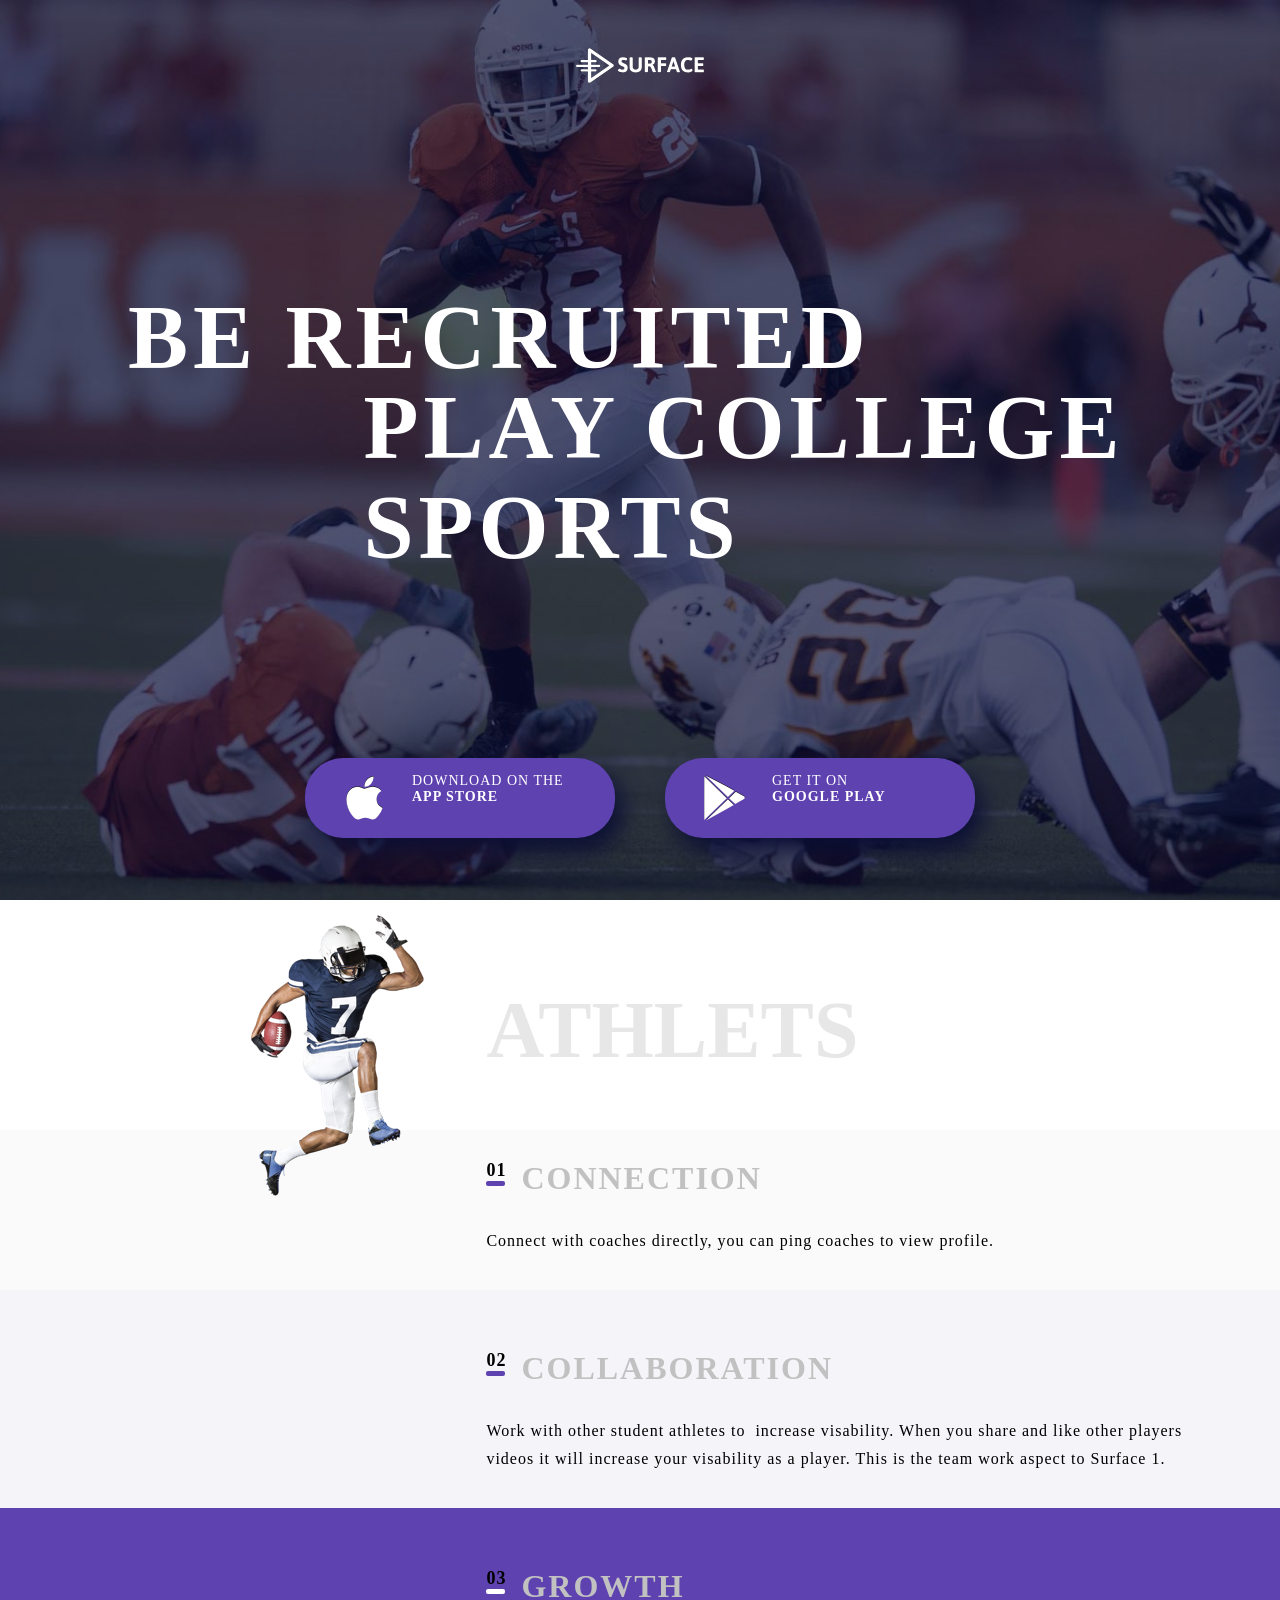
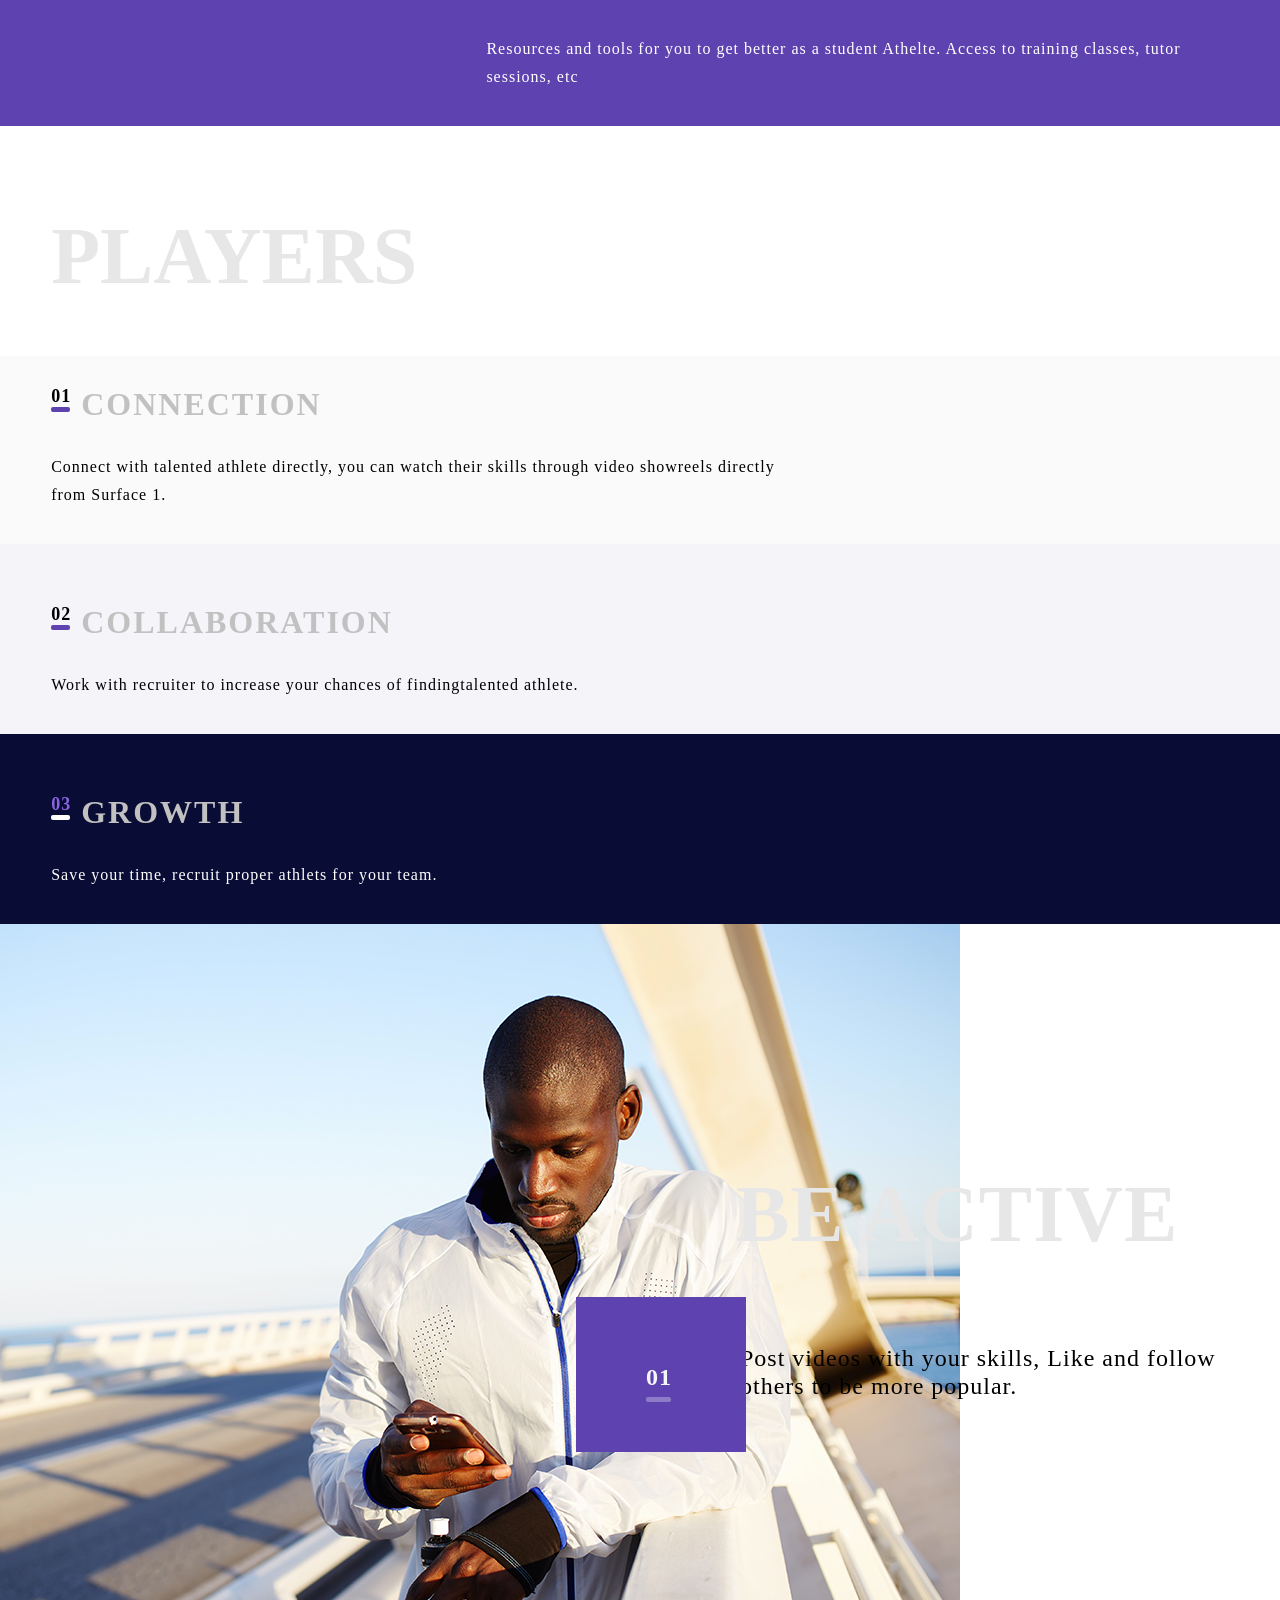
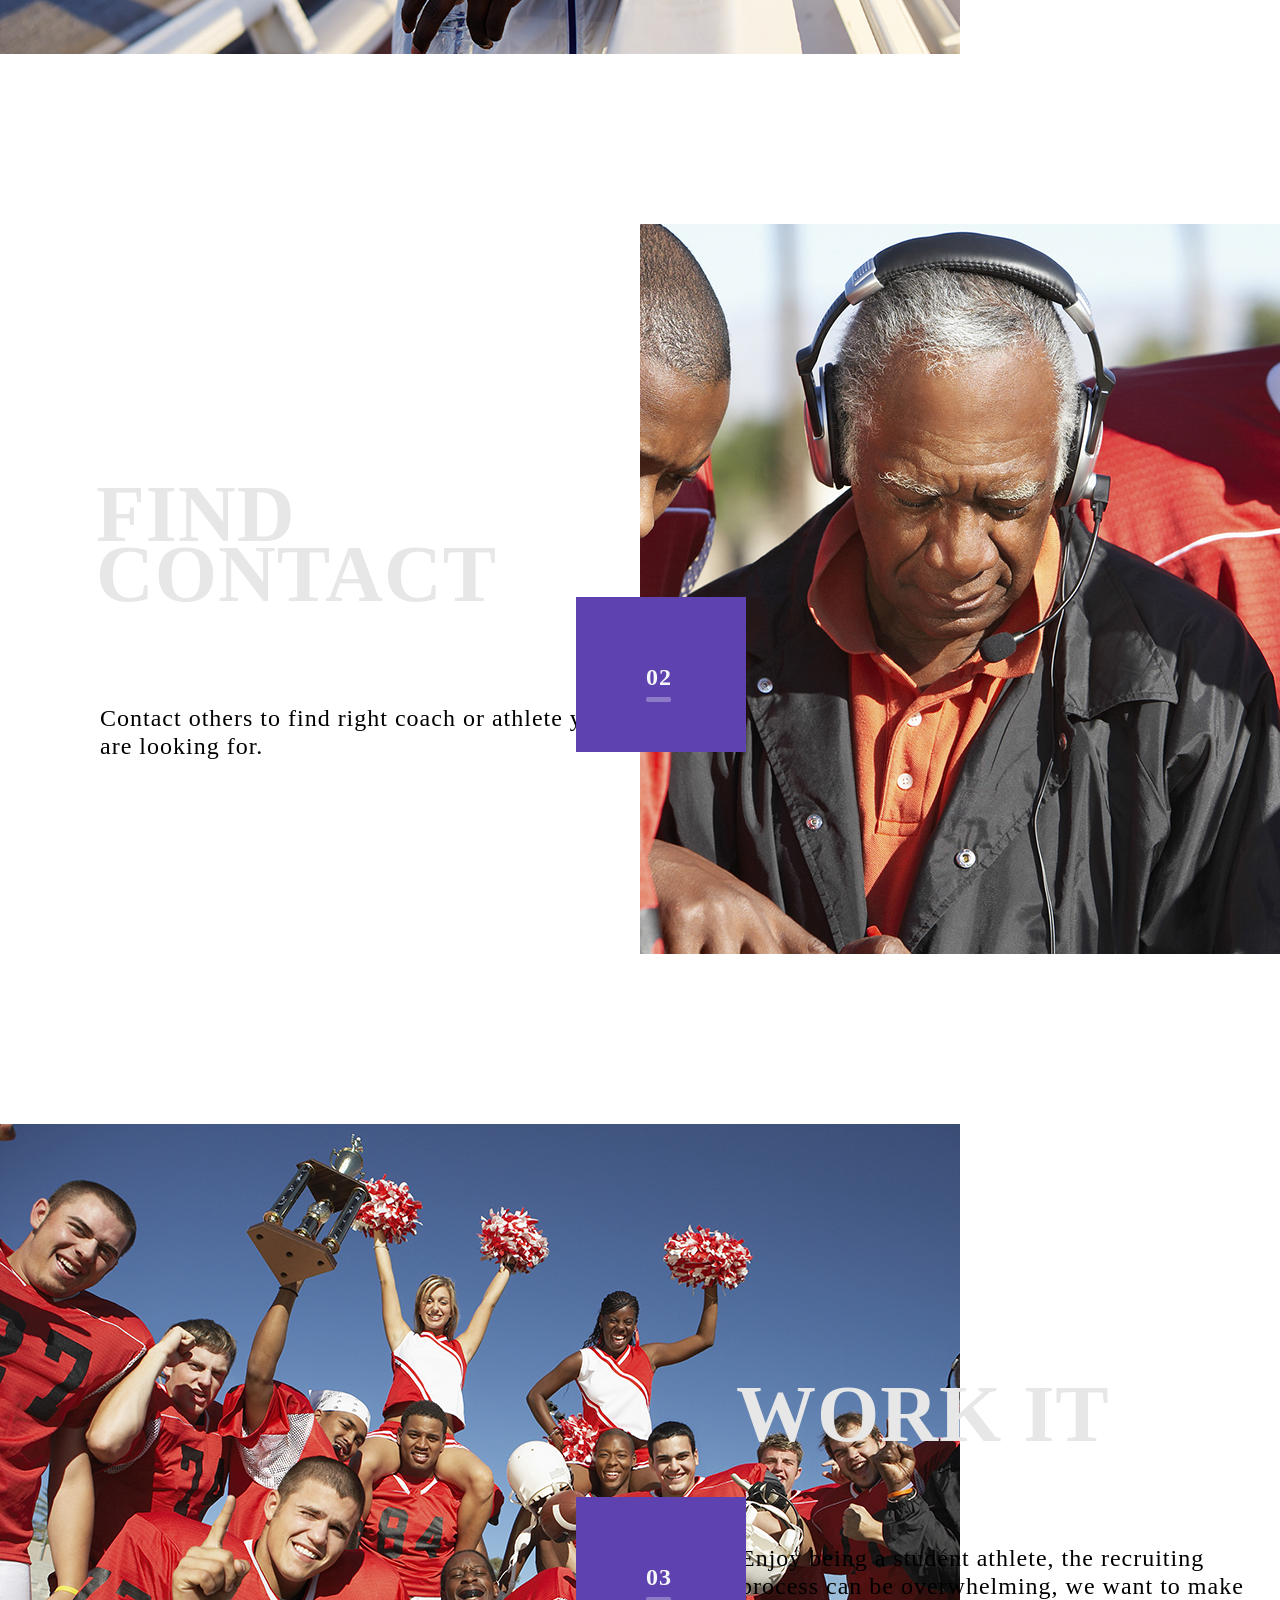
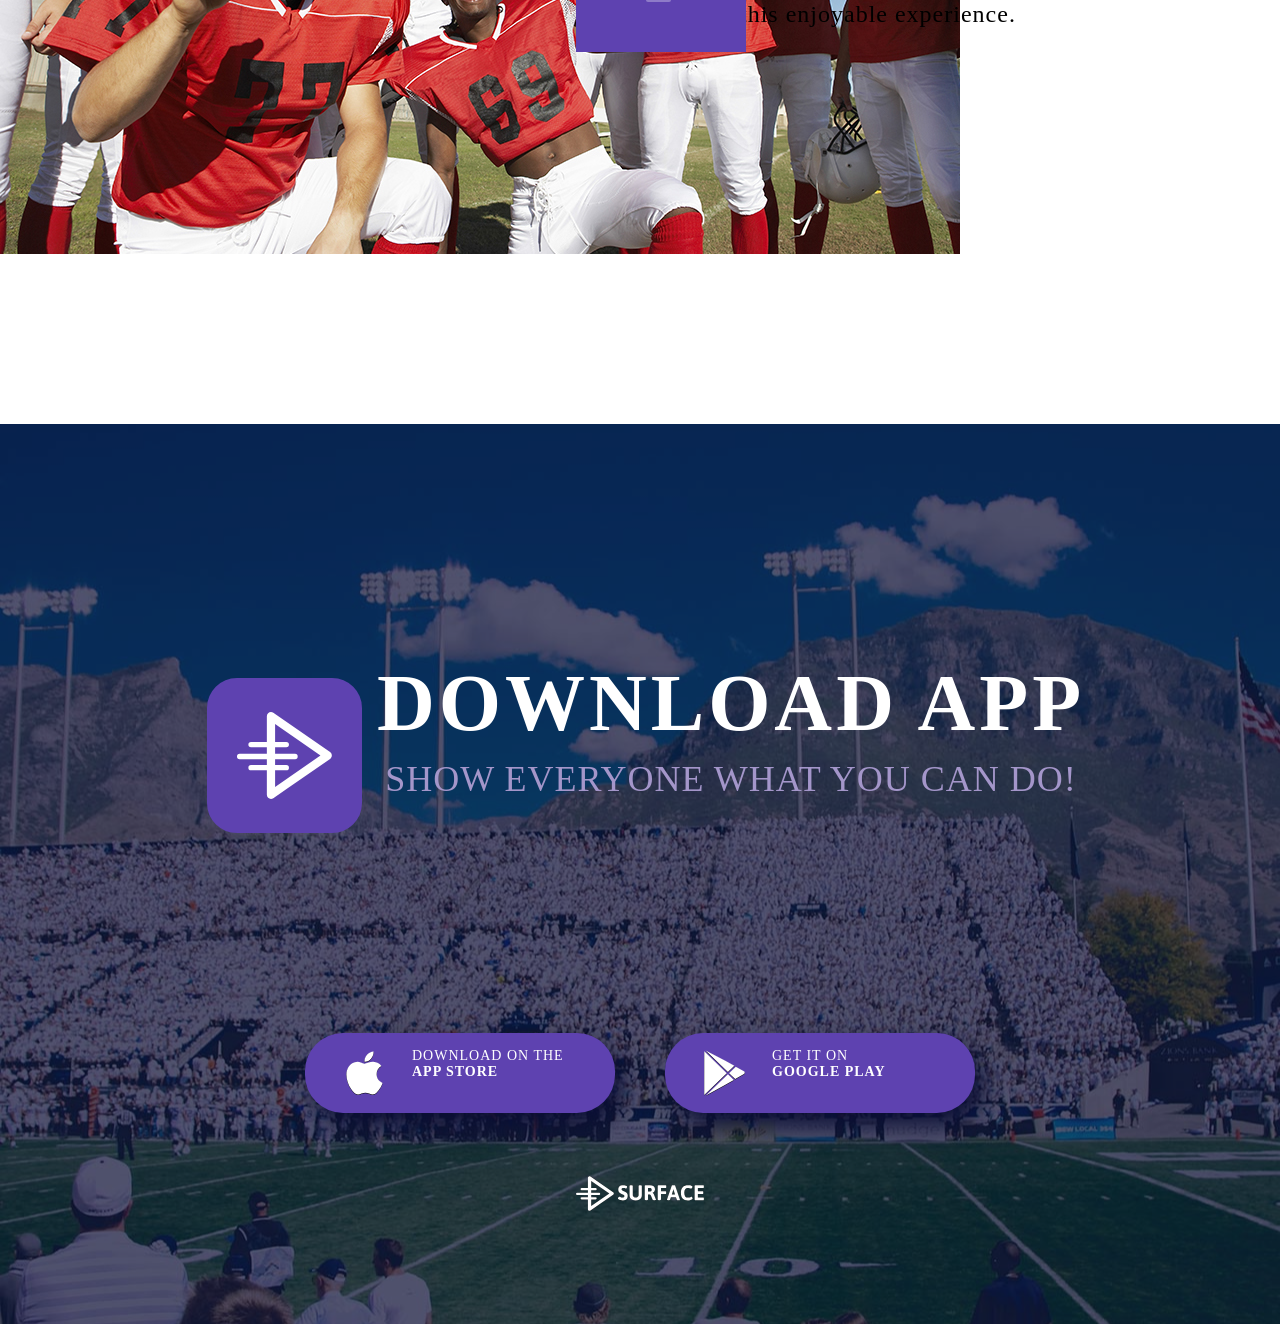
==== commit 32a4fb07: "Правки 16.04.20" ====
--- a/index.html
+++ b/index.html
@@ -54,10 +54,10 @@
     <section class="athlets">
       <h2 class="athlets-title">ATHLETS</h2>
       <picture class="athlets-image">
-        <source media="(min-width: 1921px)" srcset="">
-        <source media="(min-width: 961px)" srcset="images/footballer_566.png">
-        <source media="(min-width: 641px)" srcset="images/footballer_497.png">
-        <img srcset="images/footballer_192.png" alt="игрок в американский футбол">
+        <source media="(min-width: 1921px)" srcset="images/footballer_566.png">
+        <source media="(min-width: 961px)" srcset="images/footballer_497.png">
+        <source media="(min-width: 641px)" srcset="images/footballer_192.png">
+        <img src="images/footballer_192.png" alt="игрок в американский футбол">
       </picture>
 
       <div class="athlets-list">
@@ -112,21 +112,36 @@
     </section>
     <section class="motivation">
       <div class="motivation-list">
-        <img class="motivation-image-first" src="images/be-active_640.jpg" alt="мужчина смотрит в телефон">
+        <picture class="motivation-image-first">
+          <source media="(min-width: 1921px)" srcset="images/be-active_1024.jpg">
+          <source media="(min-width: 961px)" srcset="images/be-active_960.jpg">
+          <source media="(min-width: 641px)" srcset="images/be-active_640.jpg">
+          <img src="images/be-active_640.jpg" alt="мужчина смотрит в телефон">
+        </picture>
         <div class="motivation-card">
           <h3 class="motivation-list-header"><span class="motivation-list-item">01</span>Be active</h3>
           <p class="motivation-list-text">Post videos with your skills, Like and follow others to be more popular.</p>
         </div>
       </div>
       <div class="motivation-list">
-        <img class="motivation-image-second" src="images/find-contact_640.jpg" alt="судья и игрок">
+        <picture class="motivation-image-second">
+          <source media="(min-width: 1921px)" srcset="images/find-contact_1024.jpg">
+          <source media="(min-width: 961px)" srcset="images/find-contact_960.jpg">
+          <source media="(min-width: 641px)" srcset="images/find-contact_640.jpg">
+          <img src="images/find-contact_640.jpg" alt="судья и игрок">
+        </picture>
         <div class="motivation-card">
           <h3 class="motivation-list-header"><span class="motivation-list-item">02</span>FIND CONTACT</h3>
           <p class="motivation-list-text">Contact others to find right coach or athlete you are looking for. </p>
         </div>
       </div>
       <div class="motivation-list">
-        <img class="motivation-image-third" src="images/work-it_640.jpg" alt="команда и группа поддержки">
+        <picture class="motivation-image-third">
+          <source media="(min-width: 1921px)" srcset="images/work-it_1024.jpg">
+          <source media="(min-width: 961px)" srcset="images/work-it_960.jpg">
+          <source media="(min-width: 641px)" srcset="images/work-it_640.jpg">
+          <img src="images/work-it_640.jpg" alt="команда и группа поддержки">
+        </picture>
         <div class="motivation-card">
           <h3 class="motivation-list-header"><span class="motivation-list-item">03</span>WORK IT</h3>
           <p class="motivation-list-text">Enjoy being a student athlete, the recruiting process can be overwhelming, we
--- a/css/style.css
+++ b/css/style.css
@@ -1097,6 +1097,7 @@
     margin-left: 4%;
     text-transform: uppercase;
     position: relative;
+    width: 40%;
   }
 
   .players-image {
@@ -1145,7 +1146,7 @@
     font-weight: 700;
     text-transform: uppercase;
     display: flex;
-    margin-left: 30px;
+    margin-left: 4%;
     width: 58%;
     padding-top: 30px;
   }
@@ -1191,14 +1192,17 @@
 
   .motivation-image-first {
     width: 50%;
+    height: 100vh;
   }
 
   .motivation-image-second {
     width: 50%;
+    height: 100vh;
   }
 
   .motivation-image-third {
     width: 50%;
+    height: 100vh;
   }
 
   .motivation-list-item {
@@ -1287,7 +1291,9 @@
     display: flex;
     flex-direction: row;
     padding-top: 26vh;
-    padding-left: 25%;
+    margin-left: auto;
+    margin-right: auto;
+    width: 70%;
   }
 
   .footer-logo {
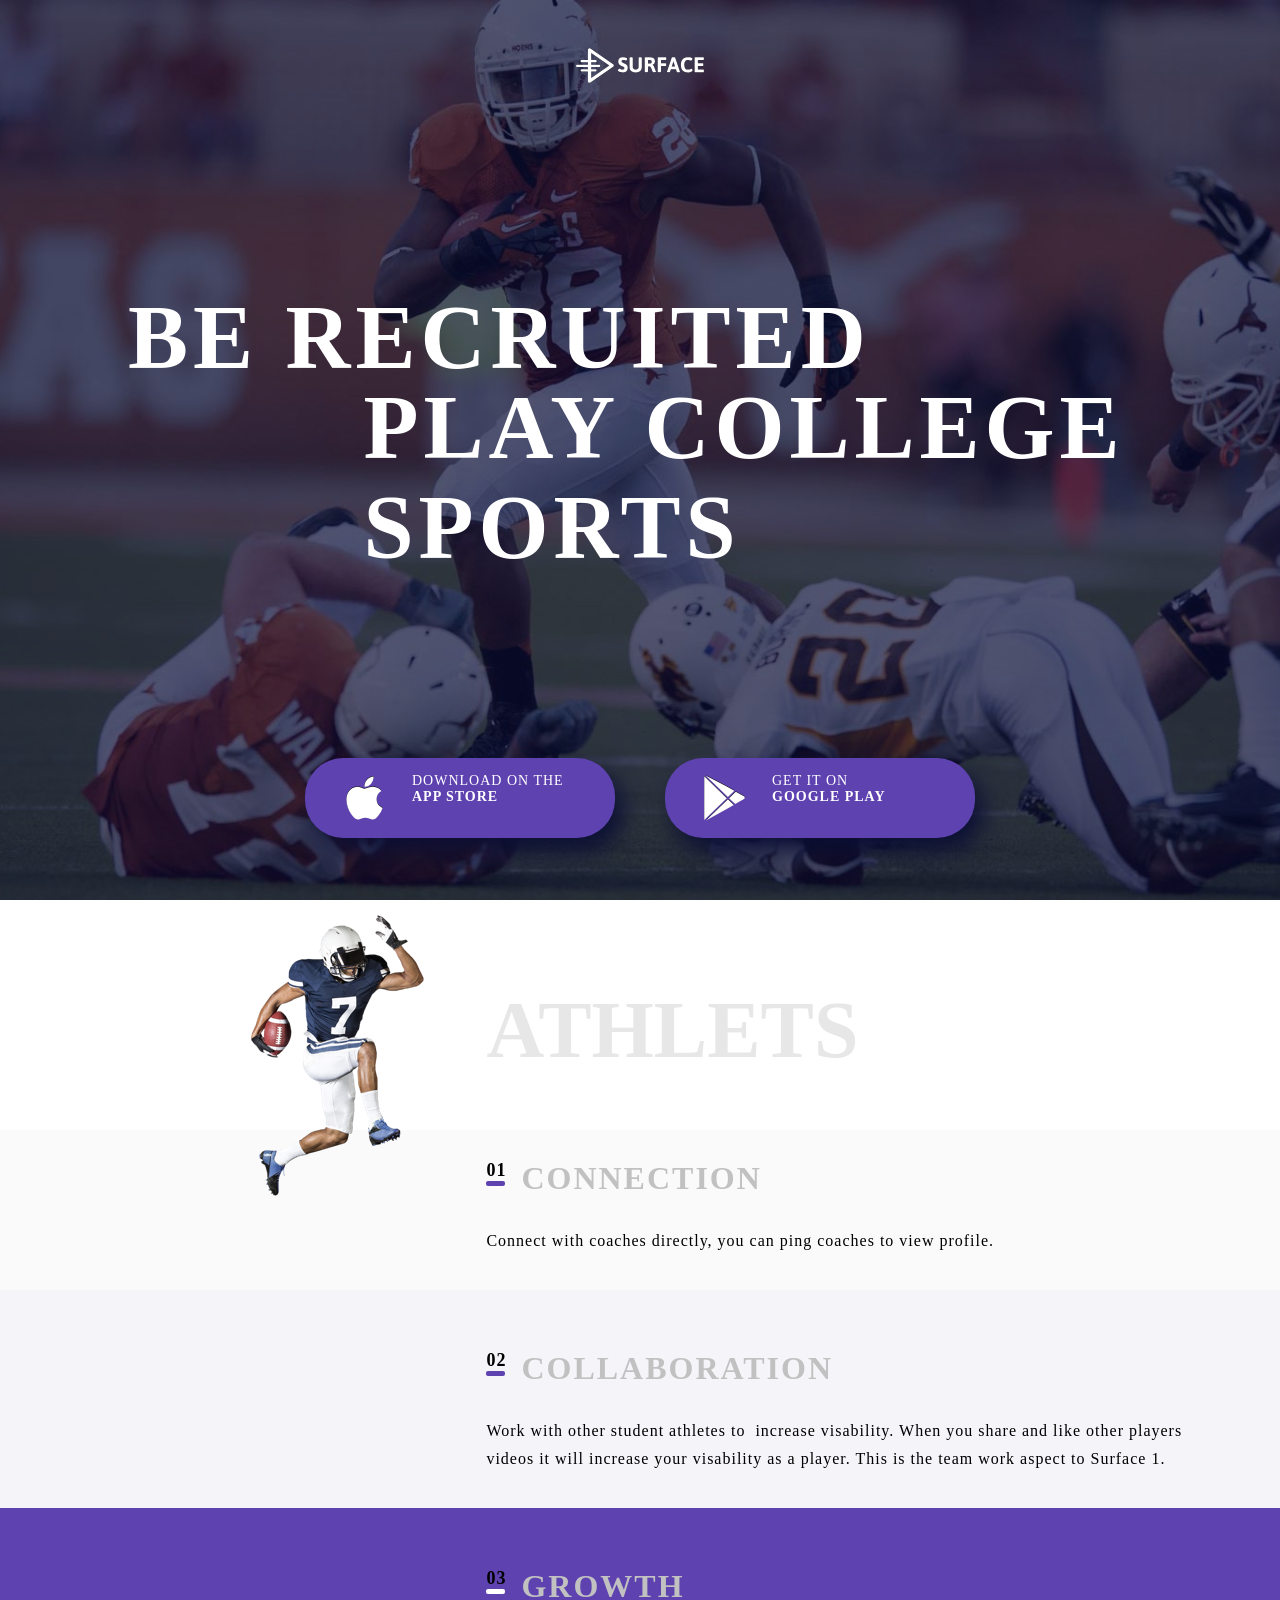
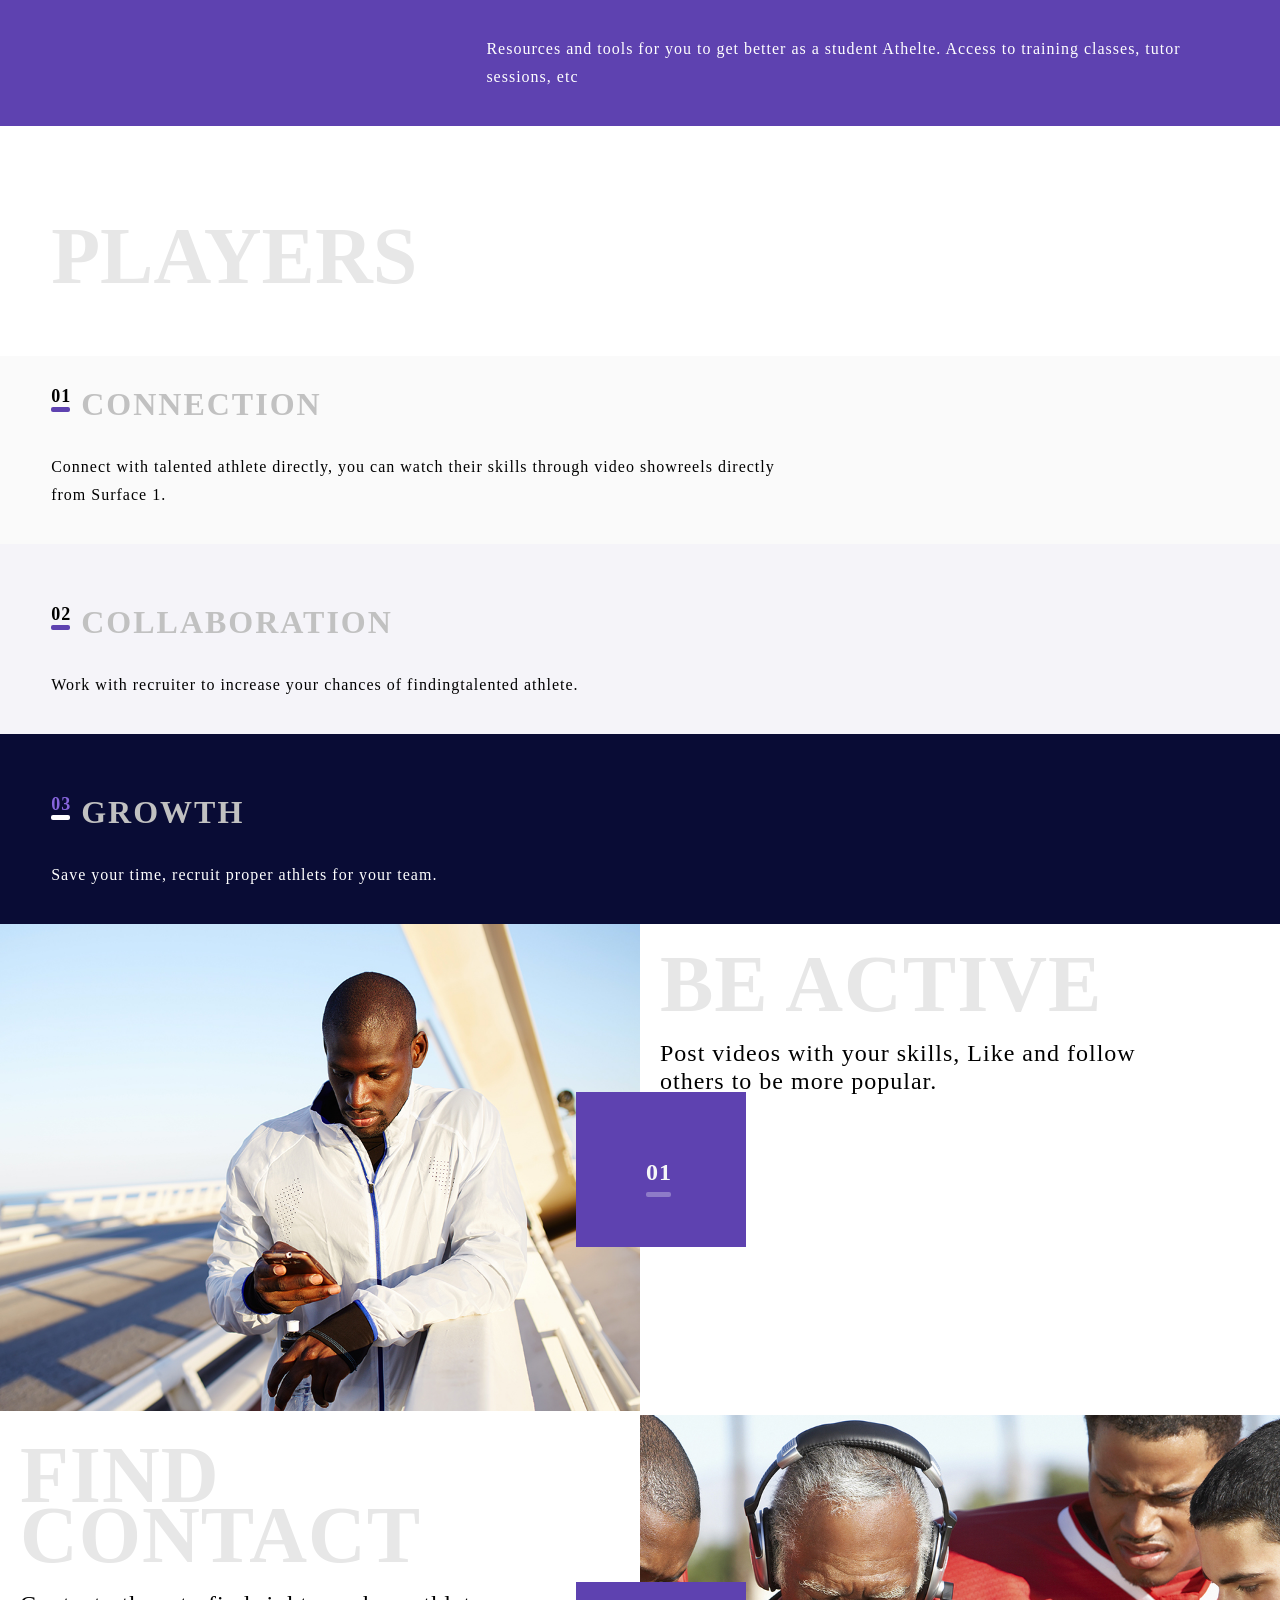
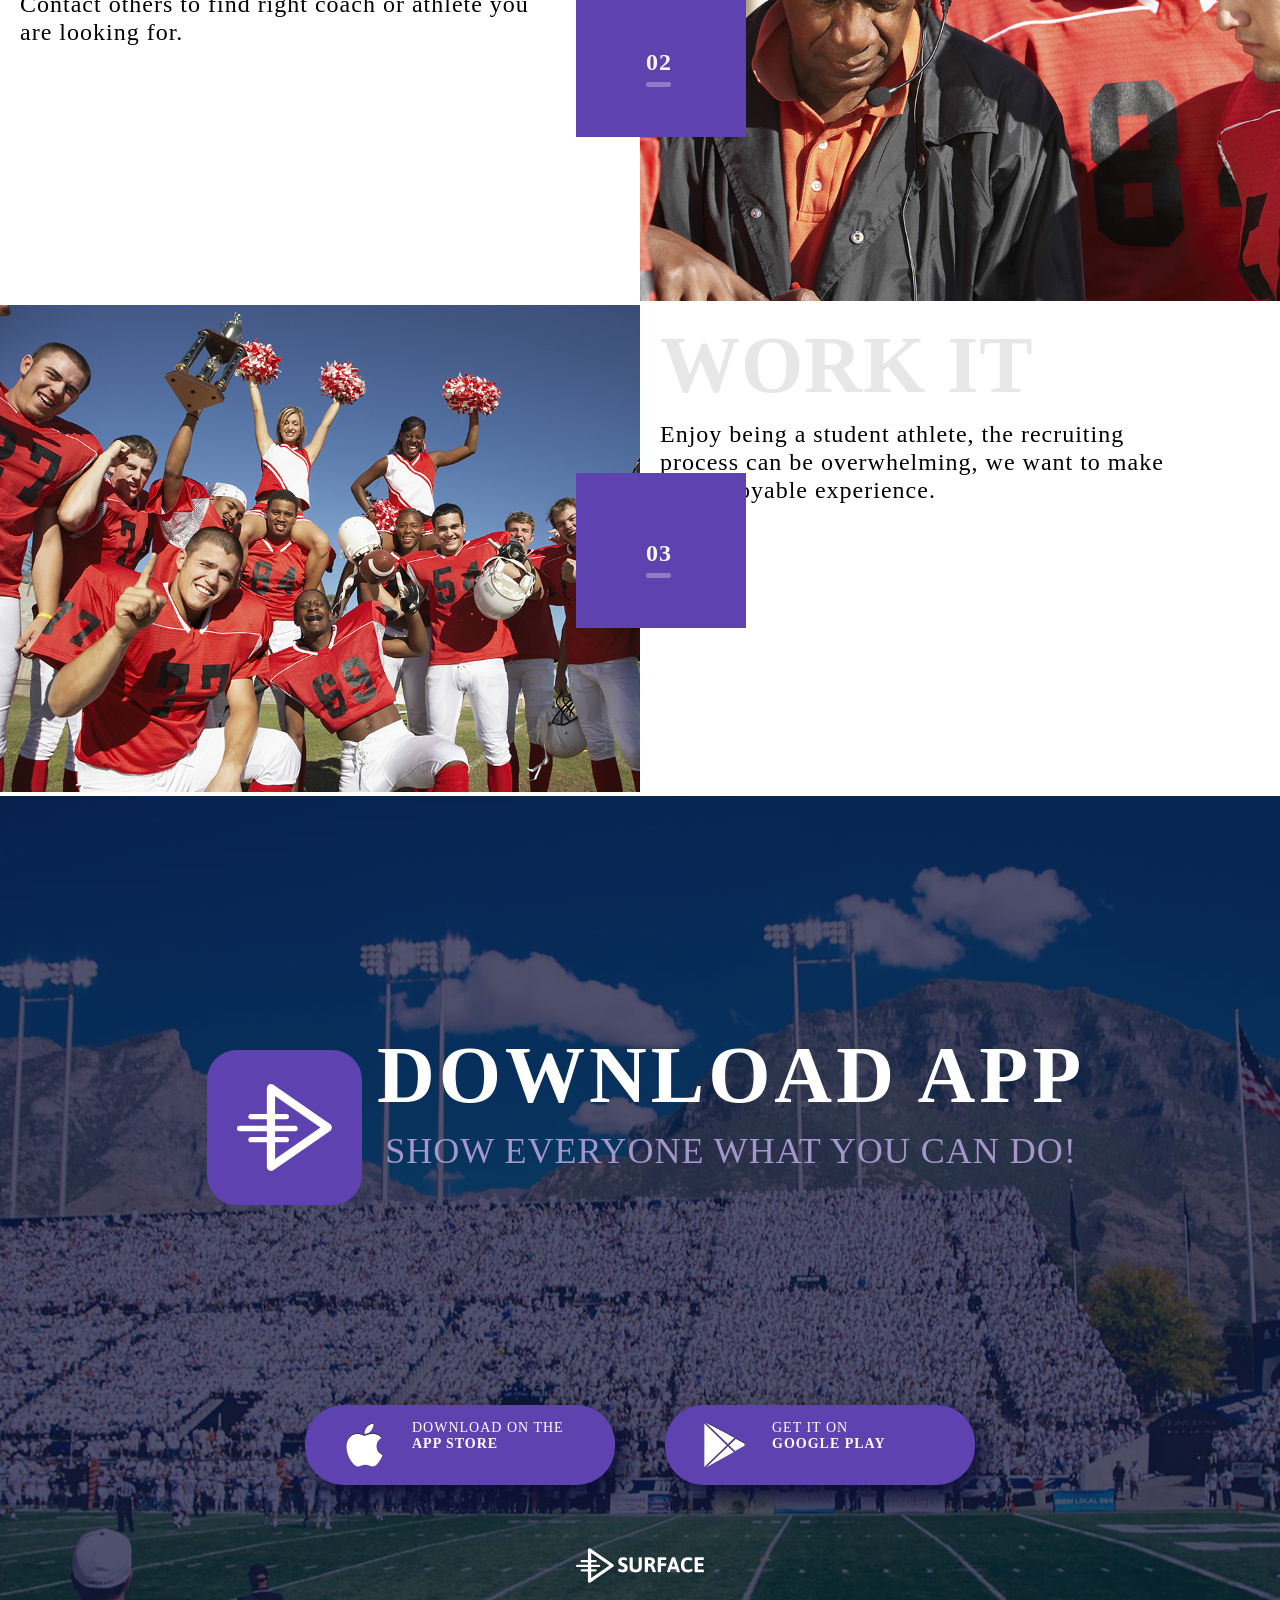
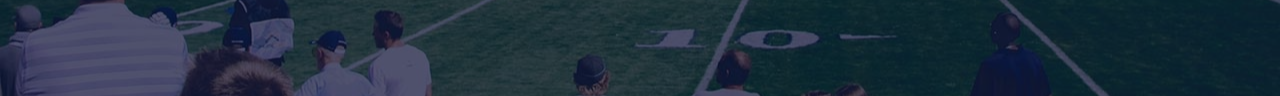
==== commit 574f50b3: "Правки 16.04.20" ====
--- a/index.html
+++ b/index.html
@@ -116,7 +116,7 @@
           <source media="(min-width: 1921px)" srcset="images/be-active_1024.jpg">
           <source media="(min-width: 961px)" srcset="images/be-active_960.jpg">
           <source media="(min-width: 641px)" srcset="images/be-active_640.jpg">
-          <img src="images/be-active_640.jpg" alt="мужчина смотрит в телефон">
+          <img class="motivation-image-first-1" src="images/be-active_640.jpg" alt="мужчина смотрит в телефон">
         </picture>
         <div class="motivation-card">
           <h3 class="motivation-list-header"><span class="motivation-list-item">01</span>Be active</h3>
@@ -128,7 +128,7 @@
           <source media="(min-width: 1921px)" srcset="images/find-contact_1024.jpg">
           <source media="(min-width: 961px)" srcset="images/find-contact_960.jpg">
           <source media="(min-width: 641px)" srcset="images/find-contact_640.jpg">
-          <img src="images/find-contact_640.jpg" alt="судья и игрок">
+          <img class="motivation-image-second-2" src="images/find-contact_640.jpg" alt="судья и игрок">
         </picture>
         <div class="motivation-card">
           <h3 class="motivation-list-header"><span class="motivation-list-item">02</span>FIND CONTACT</h3>
@@ -140,7 +140,7 @@
           <source media="(min-width: 1921px)" srcset="images/work-it_1024.jpg">
           <source media="(min-width: 961px)" srcset="images/work-it_960.jpg">
           <source media="(min-width: 641px)" srcset="images/work-it_640.jpg">
-          <img src="images/work-it_640.jpg" alt="команда и группа поддержки">
+          <img class="motivation-image-third-3" src="images/work-it_640.jpg" alt="команда и группа поддержки">
         </picture>
         <div class="motivation-card">
           <h3 class="motivation-list-header"><span class="motivation-list-item">03</span>WORK IT</h3>
--- a/css/style.css
+++ b/css/style.css
@@ -1192,17 +1192,33 @@
 
   .motivation-image-first {
     width: 50%;
-    height: 100vh;
+    height: auto;
+    
   }
 
   .motivation-image-second {
     width: 50%;
-    height: 100vh;
+    height: auto;
   }
 
   .motivation-image-third {
-    width: 50%;
-    height: 100vh;
+    width: 50%;  
+    height: auto;
+  }
+
+  .motivation-image-first-1 {
+    width: 100%;
+    height: auto;
+  }
+
+  .motivation-image-second-2 {
+    width: 100%;
+    height: auto;
+  }
+
+  .motivation-image-third-3 {
+    width: 100%;
+    height: auto;
   }
 
   .motivation-list-item {
@@ -1249,7 +1265,6 @@
     font-family: "Open Sans";
     font-weight: 700;
     text-transform: uppercase;
-    margin: 260px 15% 0 15%;
   }
 
   .motivation-list-text {
@@ -1261,7 +1276,6 @@
     color: #000000;
     font-family: "Open Sans";
     font-weight: 400;
-    margin: 100px;
   }
 
   .footer {
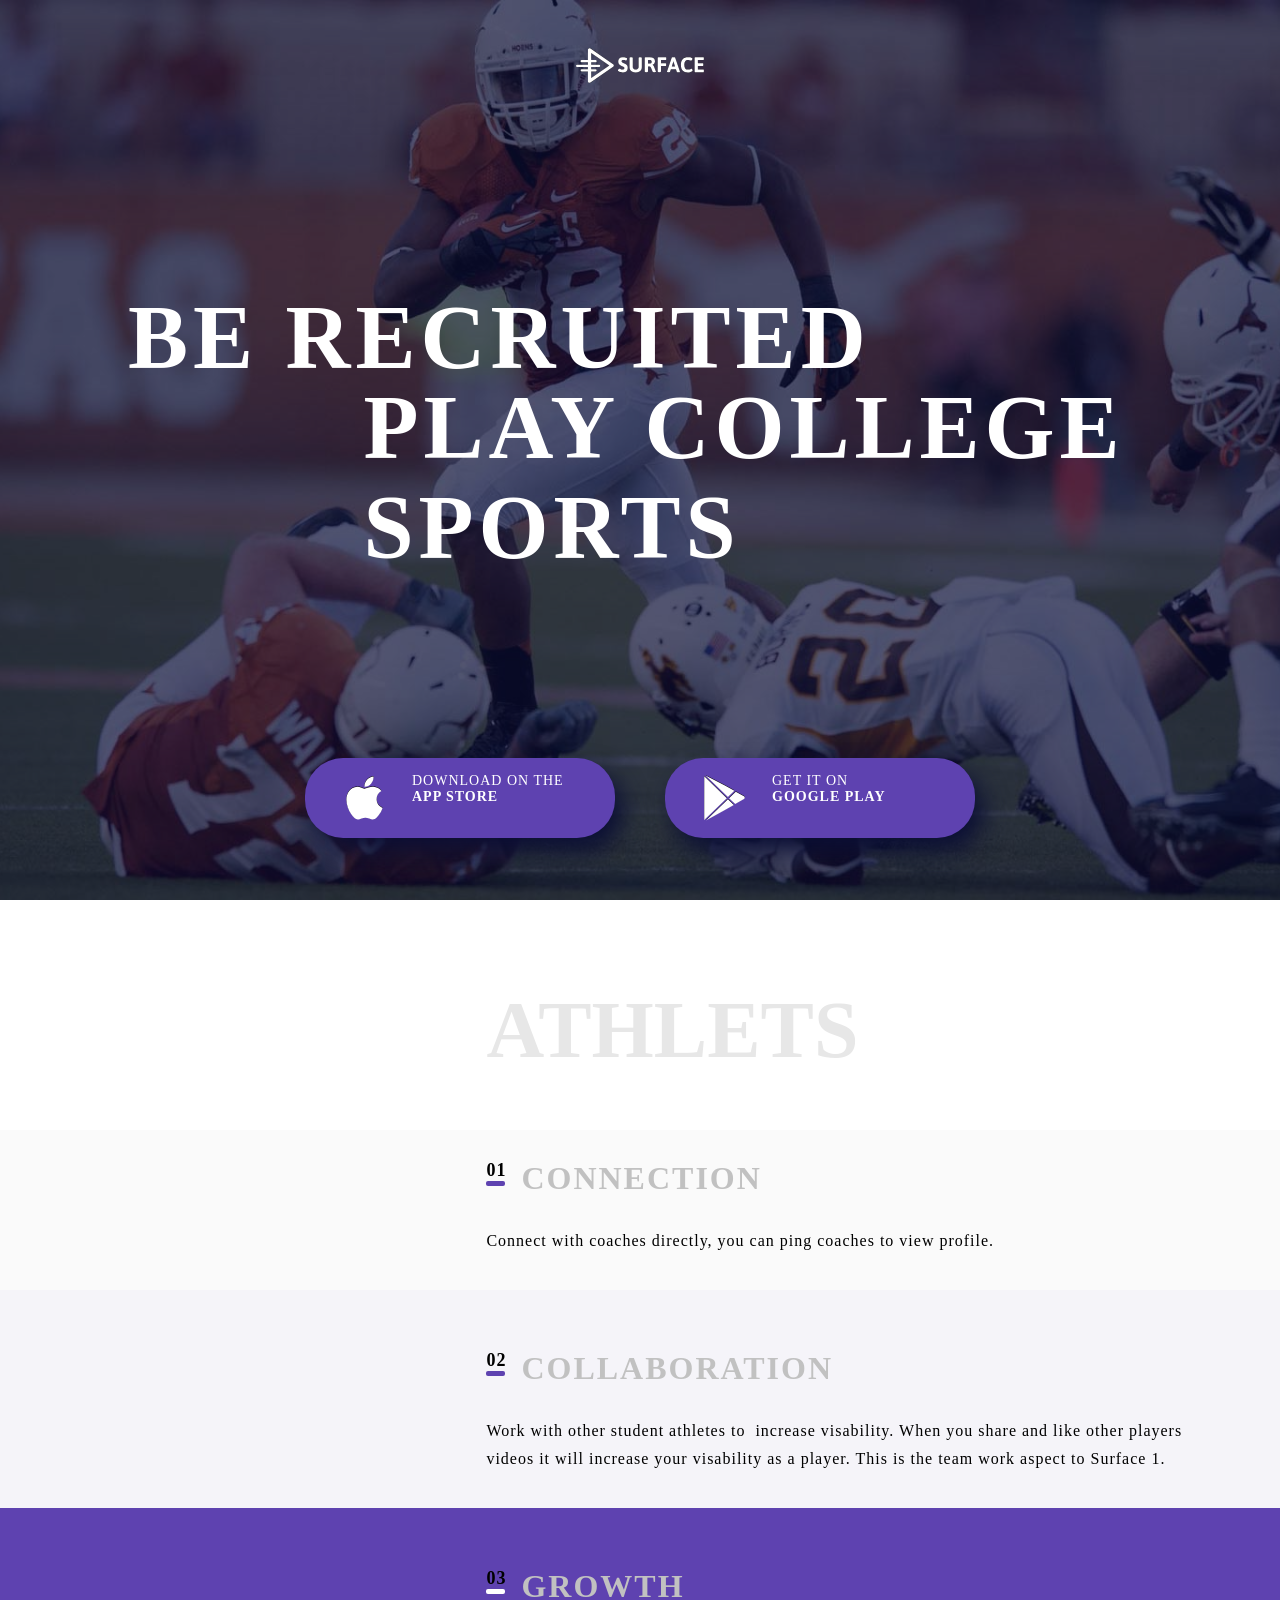
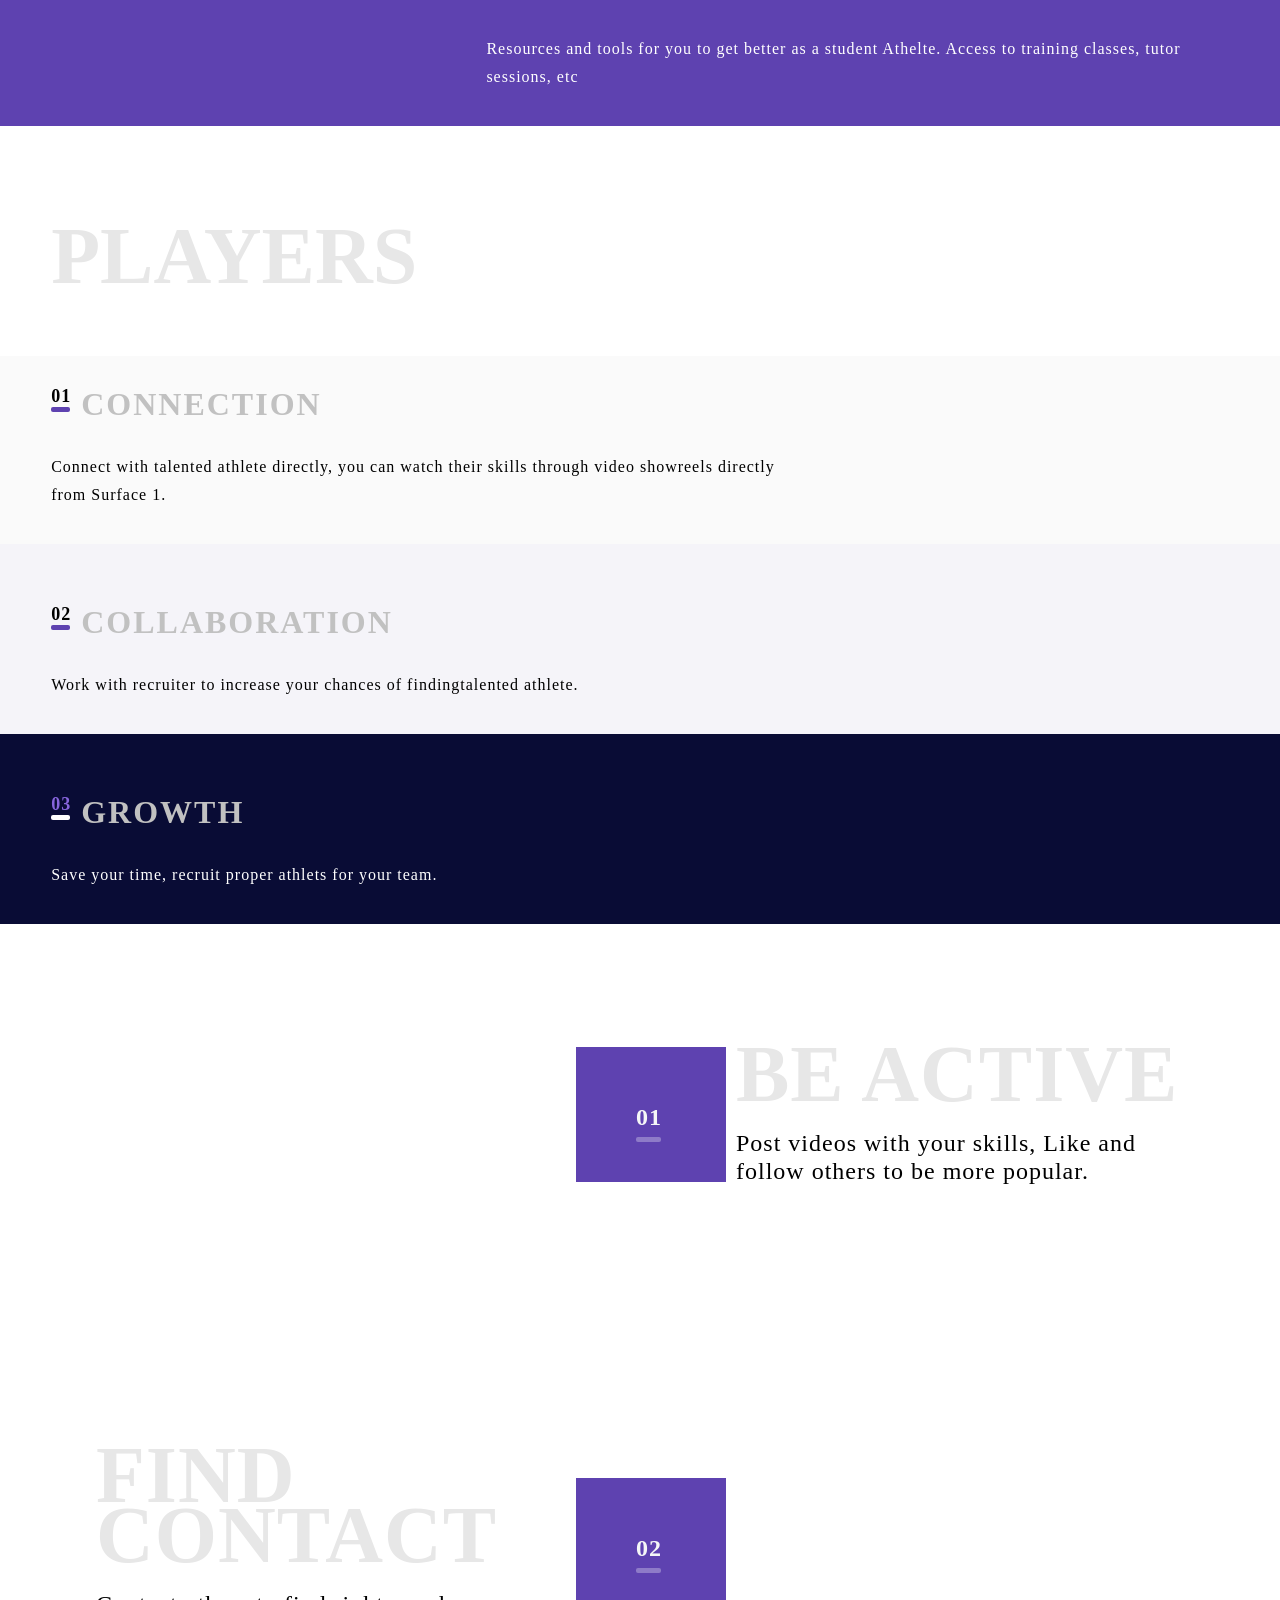
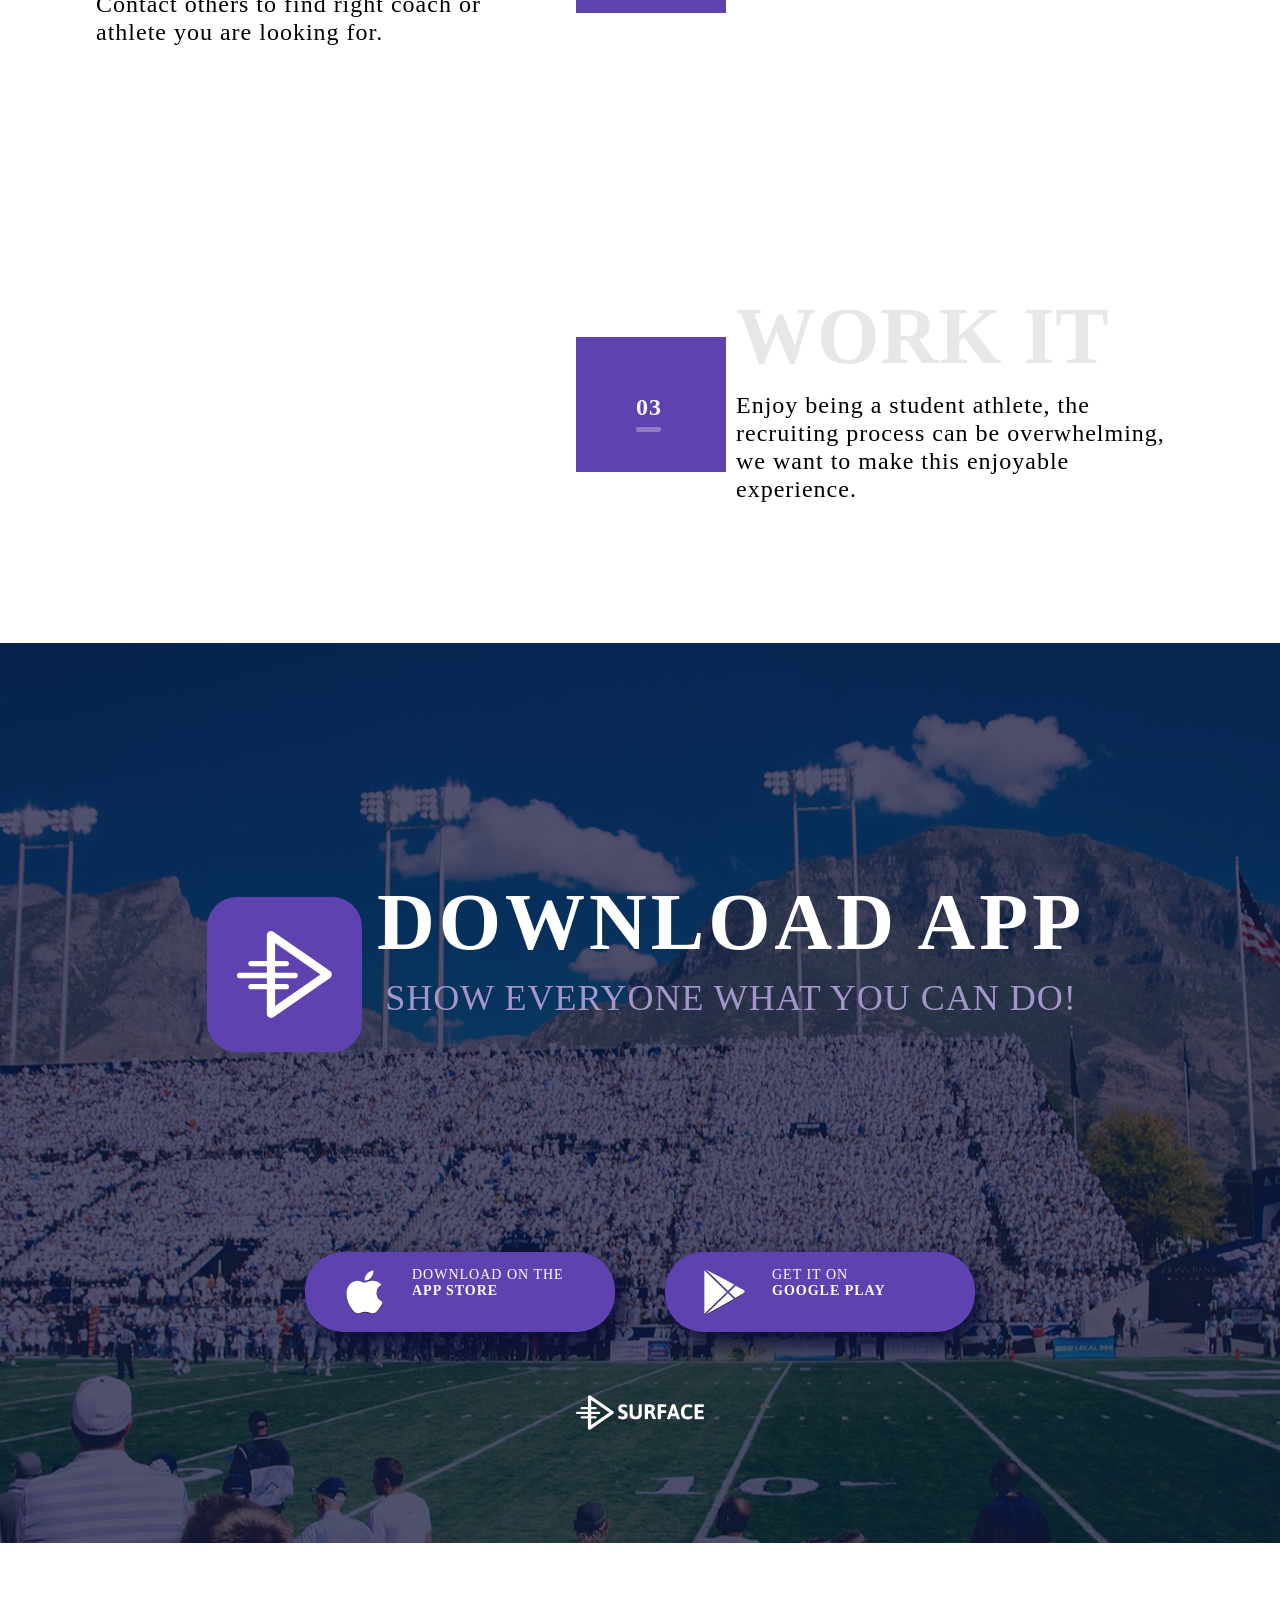
==== commit 471d8f38: "Правки 17.04.20" ====
--- a/index.html
+++ b/index.html
@@ -54,12 +54,11 @@
     <section class="athlets">
       <h2 class="athlets-title">ATHLETS</h2>
       <picture class="athlets-image">
-        <source media="(min-width: 1921px)" srcset="images/footballer_566.png">
-        <source media="(min-width: 961px)" srcset="images/footballer_497.png">
-        <source media="(min-width: 641px)" srcset="images/footballer_192.png">
-        <img src="images/footballer_192.png" alt="игрок в американский футбол">
+        <source media="(max-width: 641px)" srcset="images/footballer_192.png">
+        <source media="(max-width: 961px)" srcset="images/footballer_497.png">
+        <source media="(max-width: 1921px)" srcset="images/footballer_566.png">
+        <img src="images/footballer_566.png" alt="игрок в американский футбол">
       </picture>
-
       <div class="athlets-list">
         <div class="athlets-list-cover">
           <h3 class="athlets-list-header"><span class="athlets-list-item">01</span> CoNNection</h3>
@@ -84,21 +83,18 @@
     </section>
     <section class="players">
       <h2 class="players-title">Players</h2>
-
       <picture class="players-image">
-        <source media="(min-width: 1921px)" srcset="">
-        <source media="(min-width: 961px)" srcset="images/basketballer_991.png">
-        <source media="(min-width: 641px)" srcset="images/basketballer_436.png">
-        <img srcset="images/basketballer_302.png" alt="игрок в баскетбол">
+        <source media="(max-width: 641px)" srcset="images/basketballer_302.png">
+        <source media="(max-width: 961px)" srcset="images/basketballer_436.png">
+        <source media="(max-width: 1921px)" srcset="images/basketballer_991.png">
+        <img src="images/basketballer_991.png" alt="игрок в баскетбол">
       </picture>
-
       <div class="players-list">
         <div class="players-list-cover">
           <h3 class="players-list-header"><span class="players-list-item">01</span> CoNNection</h3>
           <p class="players-list-text">Connect with talented athlete directly, you can watch their skills through video
             showreels directly from Surface 1.</p>
         </div>
-
         <div class="players-list-cover">
           <h3 class="players-list-header"><span class="players-list-item">02</span> Collaboration</h3>
           <p class="players-list-text">Work with recruiter to increase your chances of findingtalented athlete.</p>
@@ -113,10 +109,10 @@
     <section class="motivation">
       <div class="motivation-list">
         <picture class="motivation-image-first">
-          <source media="(min-width: 1921px)" srcset="images/be-active_1024.jpg">
-          <source media="(min-width: 961px)" srcset="images/be-active_960.jpg">
-          <source media="(min-width: 641px)" srcset="images/be-active_640.jpg">
-          <img class="motivation-image-first-1" src="images/be-active_640.jpg" alt="мужчина смотрит в телефон">
+          <source media="(max-width: 641px)" srcset="images/be-active_640.jpg">
+          <source media="(max-width: 961px)" srcset="images/be-active_960.jpg">
+          <source media="(max-width: 1921px)" srcset="images/be-active_1024.jpg">
+          <img class="motivation-image-first-1" src="images/be-active_1024.jpg" alt="мужчина смотрит в телефон">
         </picture>
         <div class="motivation-card">
           <h3 class="motivation-list-header"><span class="motivation-list-item">01</span>Be active</h3>
@@ -125,10 +121,10 @@
       </div>
       <div class="motivation-list">
         <picture class="motivation-image-second">
-          <source media="(min-width: 1921px)" srcset="images/find-contact_1024.jpg">
-          <source media="(min-width: 961px)" srcset="images/find-contact_960.jpg">
-          <source media="(min-width: 641px)" srcset="images/find-contact_640.jpg">
-          <img class="motivation-image-second-2" src="images/find-contact_640.jpg" alt="судья и игрок">
+          <source media="(max-width: 641px)" srcset="images/find-contact_640.jpg">
+          <source media="(max-width: 961px)" srcset="images/find-contact_960.jpg">
+          <source media="(max-width: 1921px)" srcset="images/find-contact_1024.jpg">
+          <img class="motivation-image-second-2" src="images/find-contact_1024.jpg" alt="судья и игрок">
         </picture>
         <div class="motivation-card">
           <h3 class="motivation-list-header"><span class="motivation-list-item">02</span>FIND CONTACT</h3>
@@ -137,10 +133,10 @@
       </div>
       <div class="motivation-list">
         <picture class="motivation-image-third">
-          <source media="(min-width: 1921px)" srcset="images/work-it_1024.jpg">
-          <source media="(min-width: 961px)" srcset="images/work-it_960.jpg">
-          <source media="(min-width: 641px)" srcset="images/work-it_640.jpg">
-          <img class="motivation-image-third-3" src="images/work-it_640.jpg" alt="команда и группа поддержки">
+          <source media="(max-width: 641px)" srcset="images/work-it_640.jpg">
+          <source media="(max-width: 961px)" srcset="images/work-it_960.jpg">
+          <source media="(max-width: 1921px)" srcset="images/work-it_1024.jpg">
+          <img class="motivation-image-third-3" src="images/work-it_1024.jpg" alt="команда и группа поддержки">
         </picture>
         <div class="motivation-card">
           <h3 class="motivation-list-header"><span class="motivation-list-item">03</span>WORK IT</h3>
@@ -165,7 +161,7 @@
         </svg>
         <div class="help-container">
           <h2 class="download-link">download app</h2>
-          <p class="footer-title">Show everyone what you can do!<p>
+          <p class="footer-title">Show everyone what you can do!</p>
         </div>
       </div>
       <div class="button">
--- a/css/style.css
+++ b/css/style.css
@@ -324,6 +324,21 @@
   width: 100%;
 }
 
+.motivation-image-first-1 {
+  width: 100%;
+  height: auto;
+}
+
+.motivation-image-second-2 {
+  width: 100%;
+  height: auto;
+}
+
+.motivation-image-third-3 {
+  width: 100%;
+  height: auto;
+}
+
 .motivation-list-item {
   background-color: #5e42b0;
   width: 70px;
@@ -749,6 +764,21 @@
 
   .motivation-image-third {
     width: 100%;
+  }
+
+  .motivation-image-first-1 {
+    width: 100%;
+    height: auto;
+  }
+
+  .motivation-image-second-2 {
+    width: 100%;
+    height: auto;
+  }
+
+  .motivation-image-third-3 {
+    width: 100%;
+    height: auto;
   }
 
   .motivation-list-item {
@@ -1209,22 +1239,25 @@
   .motivation-image-first-1 {
     width: 100%;
     height: auto;
+    display: block;
   }
 
   .motivation-image-second-2 {
     width: 100%;
     height: auto;
+    display: block;
   }
 
   .motivation-image-third-3 {
     width: 100%;
     height: auto;
+    display: block;
   }
 
   .motivation-list-item {
     background-color: #5e42b0;
-    width: 170px;
-    height: 155px;
+    width: 150px;
+    height: 135px;
     font-size: 24px;
     letter-spacing: 1px;
     color: #f5f6f7;
@@ -1232,7 +1265,7 @@
     font-weight: 700;
     position: absolute;
     line-height: 40px;
-    padding: 60px 70px;
+    padding: 50px 60px;
     top: calc(50% - 155px/2);
     left: calc(50% - 120%/2);
   }
@@ -1255,6 +1288,7 @@
   .motivation-card {
     position: relative;
     width: 50%;
+    margin: 10vh 0;
   }
 
   .motivation-list-header {
@@ -1265,10 +1299,11 @@
     font-family: "Open Sans";
     font-weight: 700;
     text-transform: uppercase;
+    margin-left: 15%;
   }
 
   .motivation-list-text {
-    width: 80%;
+    width: 70%;
     height: auto;
     font-size: 24px;
     letter-spacing: 1px;
@@ -1276,6 +1311,7 @@
     color: #000000;
     font-family: "Open Sans";
     font-weight: 400;
+    margin-left: 15%;
   }
 
   .footer {
